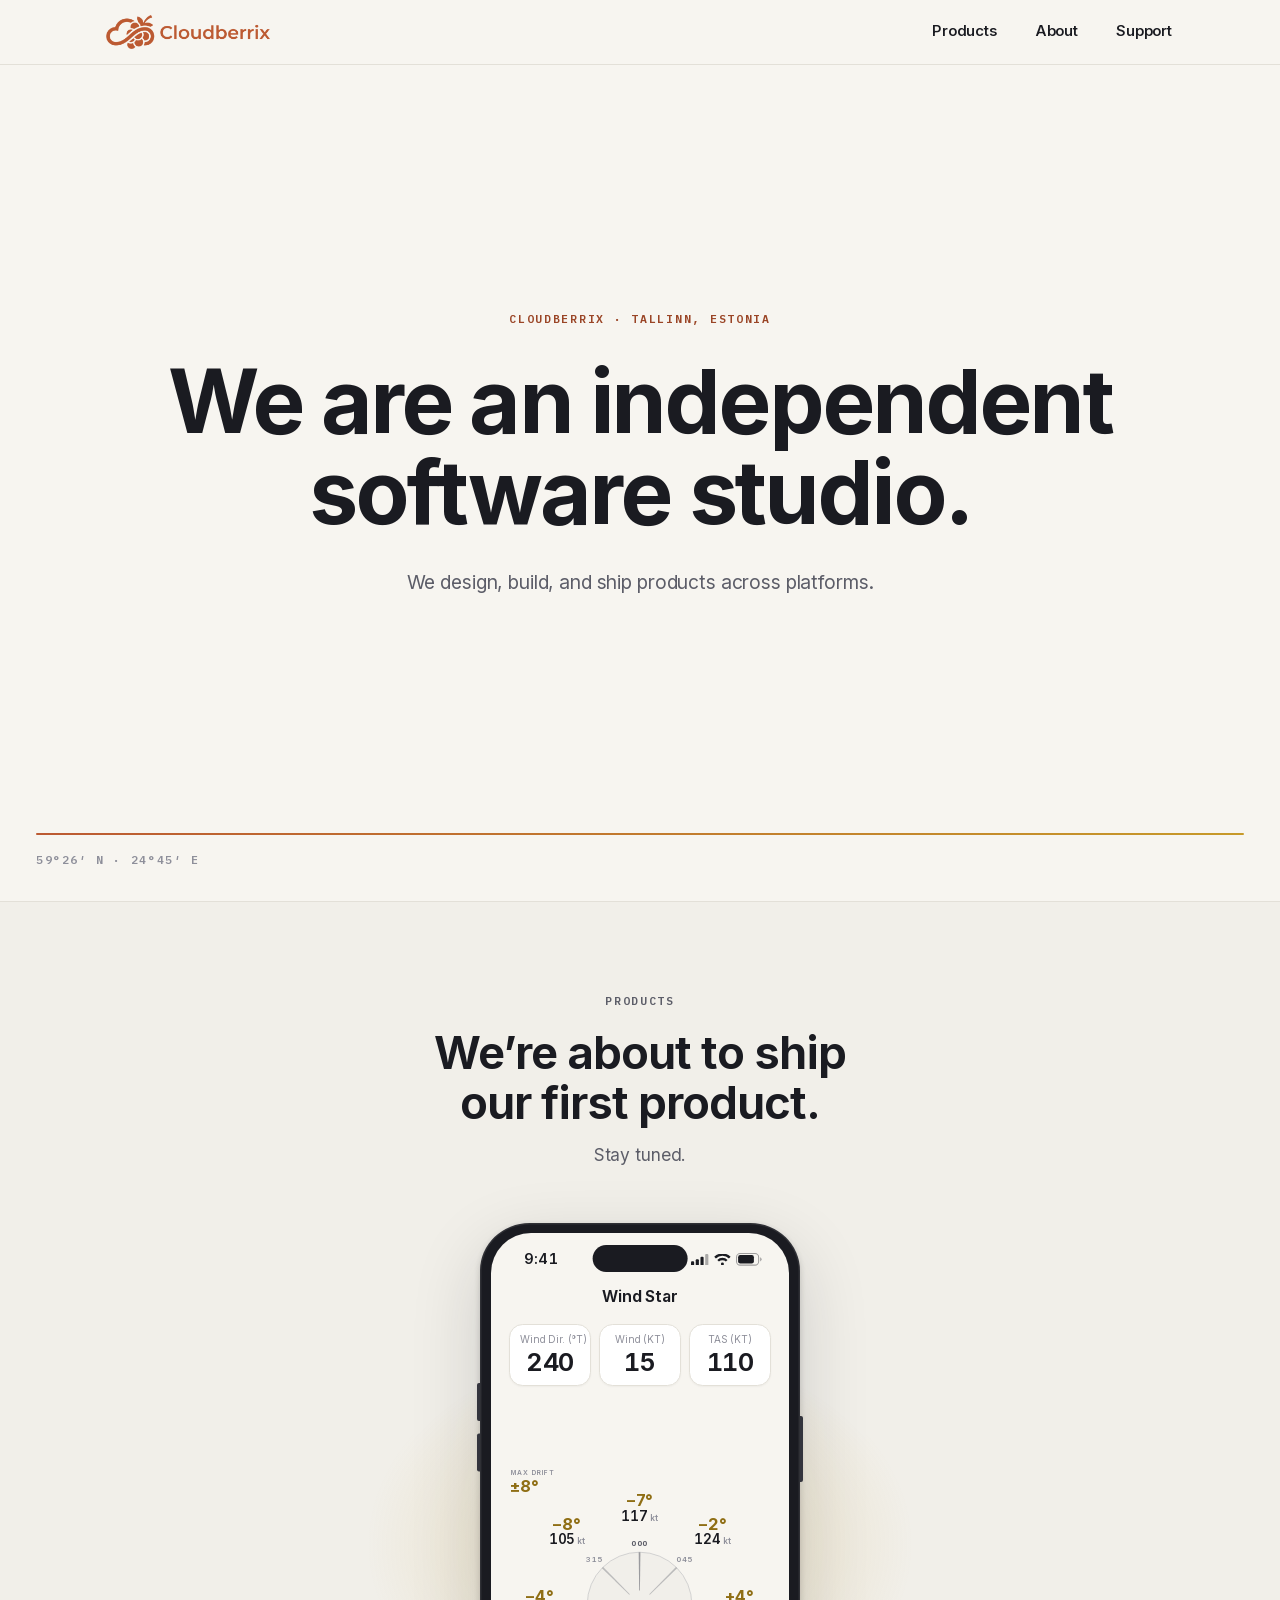
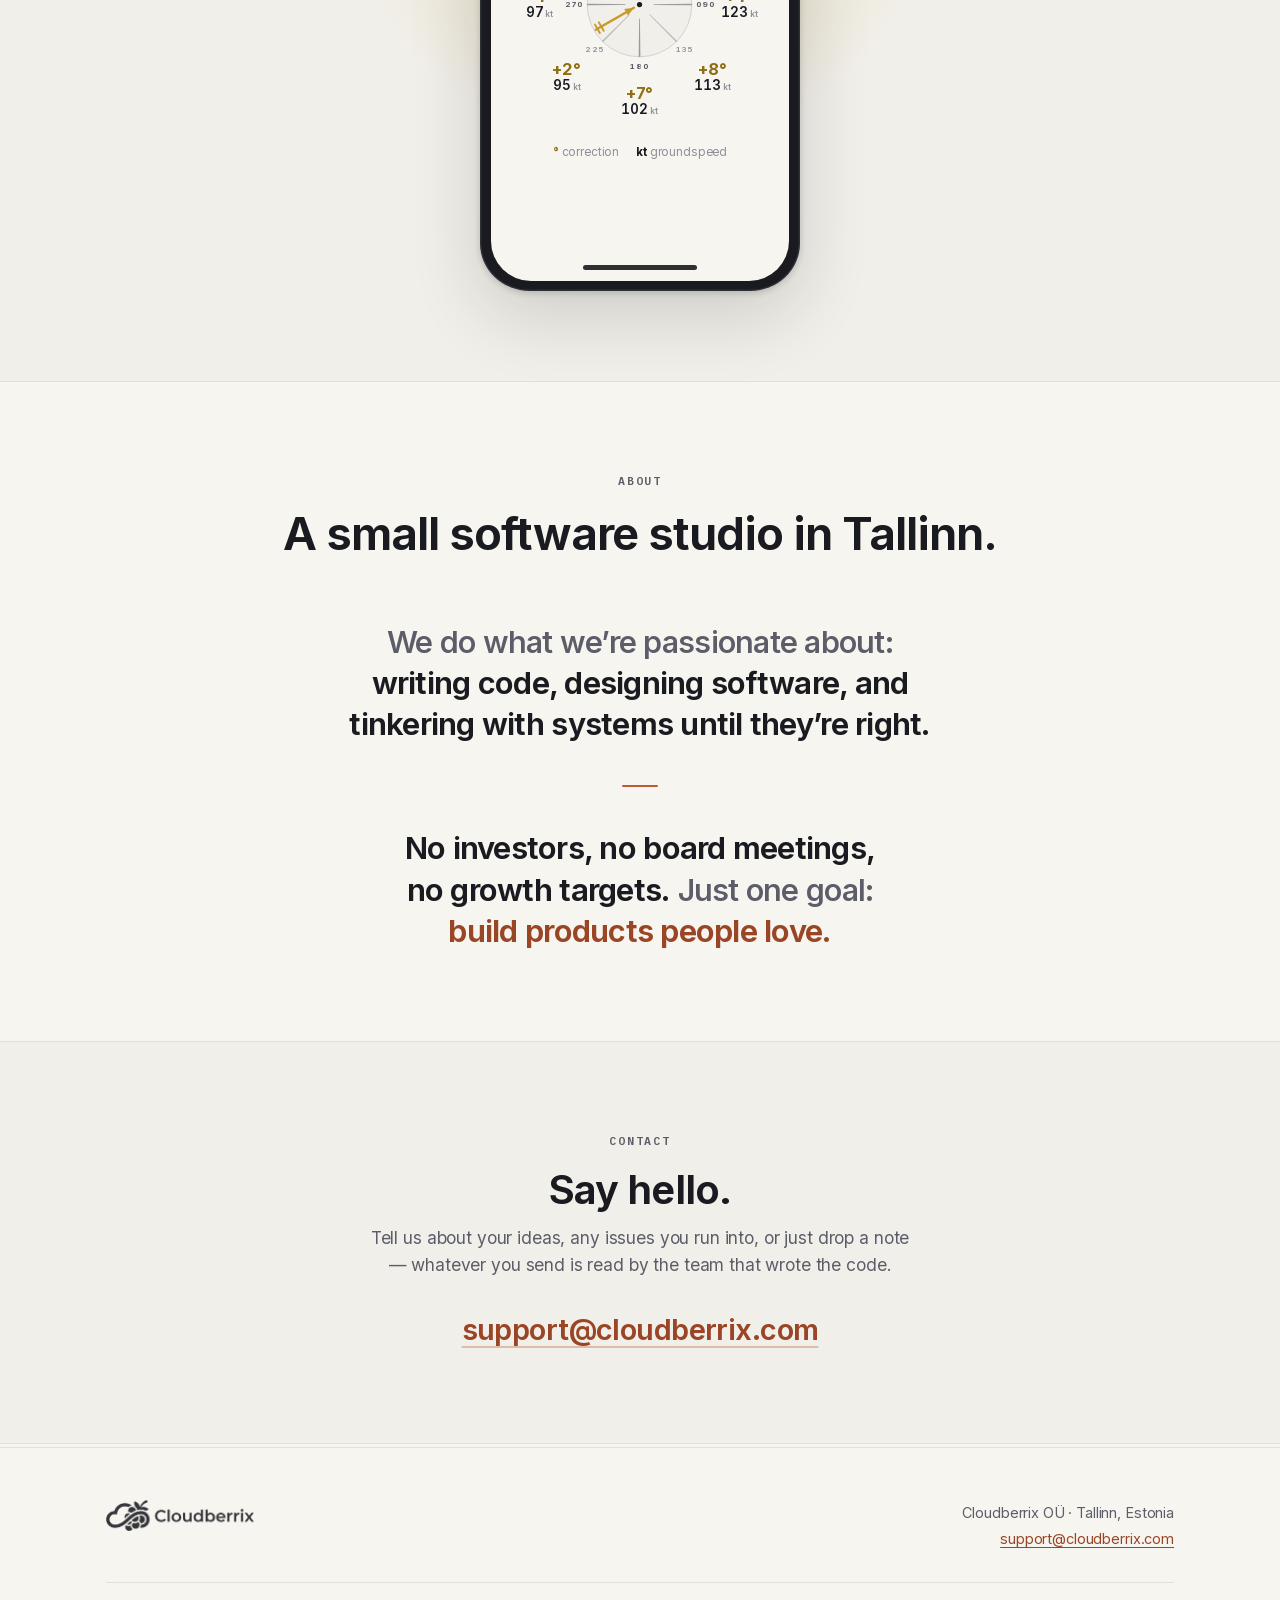
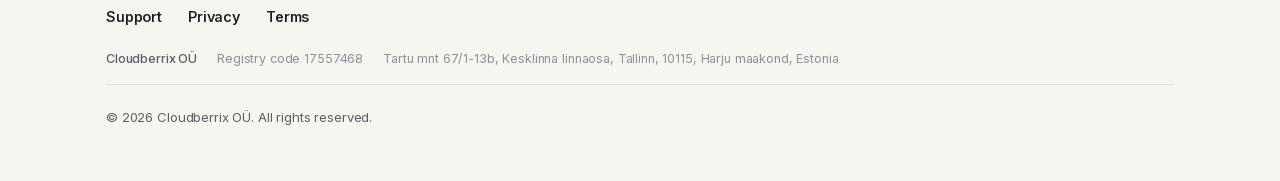
==== index.html @ 15237594 "Give the hero the full first frame and set the creed at display scale - Hero: header + hero now own " ====
<!doctype html>
<html lang="en">
<head>
<meta charset="utf-8">
<meta name="viewport" content="width=device-width, initial-scale=1">
<title>Cloudberrix — an independent software studio in Tallinn</title>
<meta name="description" content="Cloudberrix is an independent software studio in Tallinn, Estonia. We design, build, and ship products across platforms. Our first product ships soon.">
<meta name="color-scheme" content="light">
<meta name="theme-color" content="#F7F5F0">
<link rel="canonical" href="https://cloudberrix.com/">
<meta property="og:title" content="Cloudberrix — an independent software studio in Tallinn">
<meta property="og:description" content="An independent software studio in Tallinn, Estonia. Our first product ships soon.">
<meta property="og:type" content="website">
<meta property="og:url" content="https://cloudberrix.com/">
<meta property="og:image" content="https://cloudberrix.com/assets/og.jpg">
<meta name="twitter:card" content="summary_large_image">
<link rel="icon" type="image/png" sizes="32x32" href="assets/favicon-32.png">
<link rel="icon" type="image/png" sizes="192x192" href="assets/favicon-192.png">
<link rel="apple-touch-icon" href="assets/apple-touch-icon.png">
<link rel="preload" href="assets/fonts/inter-var-latin.woff2" as="font" type="font/woff2" crossorigin>
<link rel="preload" href="assets/fonts/ibmplexmono-600-latin.woff2" as="font" type="font/woff2" crossorigin>
<link rel="stylesheet" href="css/fonts.css">
<link rel="stylesheet" href="css/site.css">
<script>document.documentElement.classList.add('js');</script>
</head>
<body>
<a class="skip-link" href="#main">Skip to content</a>

<header class="site-head" id="top">
  <div class="shell head-row">
    <a class="head-logo" href="#top" aria-label="Cloudberrix — back to top">
      <img src="assets/logo-full.png" alt="Cloudberrix" width="164" height="34">
    </a>
    <nav class="head-nav" aria-label="Site">
      <a href="#apps">Products</a>
      <a href="#about">About</a>
      <a href="support/">Support</a>
    </nav>
  </div>
</header>

<main id="main">

  <!-- ============================================= HERO
       Type only, at full scale: header + hero own the first viewport
       exactly, so the first chapter below never leaks into the opening
       frame. The studio register closes the frame — the copper→amber
       rail, and the coordinates under it. -->
  <section class="hero" aria-labelledby="hero-title">
    <div class="shell hero-stack">
      <p class="eyebrow rise">Cloudberrix · Tallinn, Estonia</p>
      <h1 id="hero-title" class="hero-title rise d1">We are an independent software studio.</h1>
      <p class="hero-lede rise d2">We design, build, and ship products across&nbsp;platforms.</p>
    </div>
    <div class="shell">
      <div class="hero-base rise d3">
        <span class="hero-coord">59°26′ N · 24°45′ E</span>
      </div>
    </div>
  </section>

  <!-- ============================================= FIRST PRODUCT -->
  <section class="chapter chapter-recessed product" id="apps" aria-labelledby="apps-title">
    <div class="shell product-stack">
      <p class="eyebrow reveal">Products</p>
      <h2 id="apps-title" class="reveal">We’re about to ship our first&nbsp;product.</h2>
      <p class="product-lede reveal">Stay tuned.</p>

      <!-- The device is the hint: a mobile app, and a screen from it. -->
      <div class="product-stage reveal" role="img"
           aria-label="An iPhone showing a screen from the app: a wind-star dial with eight tracks, each giving a heading correction in degrees and a groundspeed in knots.">
        <div class="phone">
          <div class="phone-screen" aria-hidden="true">
            <div class="p-status">
              <span class="p-time">9:41</span>
              <span class="p-glyphs">
                <svg width="17" height="11" viewBox="0 0 17 11"><g fill="currentColor"><rect x="0" y="7" width="3" height="4" rx="1"/><rect x="4.5" y="5" width="3" height="6" rx="1"/><rect x="9" y="2.5" width="3" height="8.5" rx="1"/><rect x="13.5" y="0" width="3" height="11" rx="1" opacity=".35"/></g></svg>
                <svg width="16" height="11" viewBox="0 0 16 11"><path fill="currentColor" d="M8 9.1a1.4 1.4 0 1 0 .01 2.81A1.4 1.4 0 0 0 8 9.1Zm-4.9-2.5 1.6 1.6a4.7 4.7 0 0 1 6.6 0l1.6-1.6a7 7 0 0 0-9.8 0ZM.2 3.7l1.6 1.6a8.7 8.7 0 0 1 12.4 0l1.6-1.6a11 11 0 0 0-15.6 0Z" transform="translate(0 -1)"/></svg>
                <svg width="25" height="12" viewBox="0 0 25 12"><rect x=".5" y=".5" width="21" height="11" rx="3.5" fill="none" stroke="currentColor" opacity=".4"/><rect x="2" y="2" width="15" height="8" rx="2" fill="currentColor"/><path d="M23 4v4a2.2 2.2 0 0 0 0-4Z" fill="currentColor" opacity=".4"/></svg>
              </span>
            </div>

            <p class="p-nav">Wind Star</p>

            <div class="p-fields">
              <div class="p-field"><span class="p-field-l">Wind Dir. (°T)</span><span class="p-field-v">240</span></div>
              <div class="p-field"><span class="p-field-l">Wind (KT)</span><span class="p-field-v">15</span></div>
              <div class="p-field"><span class="p-field-l">TAS (KT)</span><span class="p-field-v">110</span></div>
            </div>

            <div class="p-stage">
<svg class="ws-star" viewBox="0 0 350 350" xmlns="http://www.w3.org/2000/svg" aria-hidden="true">
              <circle cx="175" cy="183" r="70.14" fill="var(--ink)" fill-opacity=".025" stroke="var(--ink-faint)" stroke-opacity=".45" stroke-width="1"/>
              <path d="M175.5 164.06L176.15 112.86L173.85 112.86L174.5 164.06Z" fill="var(--ink-soft)" fill-opacity=".58"/>
              <path d="M188.74 169.96L225.41 134.22L223.78 132.59L188.04 169.26Z" fill="var(--ink-soft)" fill-opacity=".36"/>
              <path d="M193.94 183.5L245.14 184.15L245.14 181.85L193.94 182.5Z" fill="var(--ink-soft)" fill-opacity=".58"/>
              <path d="M188.04 196.74L223.78 233.41L225.41 231.78L188.74 196.04Z" fill="var(--ink-soft)" fill-opacity=".36"/>
              <path d="M174.5 201.94L173.85 253.14L176.15 253.14L175.5 201.94Z" fill="var(--ink-soft)" fill-opacity=".58"/>
              <path d="M161.26 196.04L124.59 231.78L126.22 233.41L161.96 196.74Z" fill="var(--ink-soft)" fill-opacity=".36"/>
              <path d="M156.06 182.5L104.86 181.85L104.86 184.15L156.06 183.5Z" fill="var(--ink-soft)" fill-opacity=".58"/>
              <path d="M161.96 169.26L126.22 132.59L124.59 134.22L161.26 169.96Z" fill="var(--ink-soft)" fill-opacity=".36"/>
              <path d="M116.38 216.84L167.41 187.38" stroke="var(--amber)" stroke-width="3.2" stroke-linecap="round" fill="none"/>
              <path d="M167.41 187.38L159.57 197.75L154.51 188.99Z" fill="var(--amber)"/>
              <path d="M115.3 209.96L121.8 221.22" stroke="var(--amber)" stroke-width="2.6" stroke-linecap="round"/>
              <path d="M120.49 206.96L126.99 218.22" stroke="var(--amber)" stroke-width="2.6" stroke-linecap="round"/>
              <circle cx="175" cy="183" r="3.5" fill="var(--ink)"/>
              <text class="ws-desig ws-card" x="175" y="103.96">000</text>
              <text class="ws-desig" x="235.34" y="126.26">045</text>
              <text class="ws-desig ws-card" x="263.14" y="186.6">090</text>
              <text class="ws-desig" x="235.34" y="246.94">135</text>
              <text class="ws-desig ws-card" x="175" y="269.24">180</text>
              <text class="ws-desig" x="114.66" y="246.94">225</text>
              <text class="ws-desig ws-card" x="86.86" y="186.6">270</text>
              <text class="ws-desig" x="114.66" y="126.26">315</text>
              <text class="ws-deg" x="175" y="50.86">−7°</text>
              <text class="ws-kt" x="175" y="70.86">117<tspan class="ws-unit"> kt</tspan></text>
              <text class="ws-deg" x="272.47" y="82.53">−2°</text>
              <text class="ws-kt" x="272.47" y="102.53">124<tspan class="ws-unit"> kt</tspan></text>
              <text class="ws-deg" x="309.14" y="180">+4°</text>
              <text class="ws-kt" x="309.14" y="200">123<tspan class="ws-unit"> kt</tspan></text>
              <text class="ws-deg" x="272.47" y="277.47">+8°</text>
              <text class="ws-kt" x="272.47" y="297.47">113<tspan class="ws-unit"> kt</tspan></text>
              <text class="ws-deg" x="175" y="309.14">+7°</text>
              <text class="ws-kt" x="175" y="329.14">102<tspan class="ws-unit"> kt</tspan></text>
              <text class="ws-deg" x="77.53" y="277.47">+2°</text>
              <text class="ws-kt" x="77.53" y="297.47">95<tspan class="ws-unit"> kt</tspan></text>
              <text class="ws-deg" x="40.86" y="180">−4°</text>
              <text class="ws-kt" x="40.86" y="200">97<tspan class="ws-unit"> kt</tspan></text>
              <text class="ws-deg" x="77.53" y="82.53">−8°</text>
              <text class="ws-kt" x="77.53" y="102.53">105<tspan class="ws-unit"> kt</tspan></text>
              <text class="ws-title" x="3" y="10">MAX DRIFT</text>
              <text class="ws-drift" x="2" y="32">±8°</text>
              </svg>

              <p class="ws-key">
                <span><b class="k-deg">°</b> correction</span>
                <span><b class="k-kt">kt</b> groundspeed</span>
              </p>
            </div>

            <div class="p-home"></div>
          </div>
        </div>
      </div>
    </div>
  </section>

  <!-- ============================================= ABOUT
       The creed alone, at display scale — the statements are the design.
       Soft voice for the setup, ink for the words that carry weight, and
       the section's one copper line to close. -->
  <section class="chapter" id="about" aria-labelledby="about-title">
    <div class="shell">
      <div class="about-head">
        <p class="eyebrow reveal">About</p>
        <h2 id="about-title" class="about-title reveal">A small software studio in&nbsp;Tallinn.</h2>
      </div>
      <div class="creed">
        <p class="reveal">We do what we’re passionate about:
        <span class="creed-ink">writing code, designing software, and tinkering
        with systems until they’re right.</span></p>
        <p class="reveal"><span class="creed-ink">No investors, no board meetings,
        no growth targets.</span> Just one&nbsp;goal:
        <span class="creed-goal">build products people&nbsp;love.</span></p>
      </div>
    </div>
  </section>

  <!-- ============================================= CONTACT -->
  <section class="chapter chapter-recessed" id="contact" aria-labelledby="contact-title">
    <div class="shell contact-stack">
      <p class="eyebrow reveal">Contact</p>
      <h2 id="contact-title" class="contact-title reveal">Say hello.</h2>
      <p class="contact-lede reveal">Tell us about your ideas, any issues you run into, or just
      drop a note — whatever you send is read by the team that wrote the&nbsp;code.</p>
      <a class="contact-mail reveal" href="mailto:support@cloudberrix.com">support@cloudberrix.com</a>
    </div>
  </section>

</main>

<!-- ============================================= FOOTER -->
<footer class="site-foot">
  <div class="shell">
    <div class="foot-row">
      <img class="foot-logo" src="assets/logo-full-ink.png" alt="Cloudberrix" width="148" height="31">
      <address class="foot-contact">
        Cloudberrix OÜ · Tallinn, Estonia<br>
        <a href="mailto:support@cloudberrix.com">support@cloudberrix.com</a>
      </address>
    </div>
    <div class="foot-links">
      <a href="support/">Support</a>
      <a href="privacy/">Privacy</a>
      <a href="terms/">Terms</a>
    </div>
    <p class="imprint">
      <span><b>Cloudberrix OÜ</b></span>
      <span>Registry code 17557468</span>
      <span class="imprint-addr">Tartu mnt 67/1-13b, Kesklinna linnaosa, Tallinn, 10115, Harju maakond, Estonia</span>
    </p>
    <div class="foot-legal">
      <p>© <span id="year">2026</span> Cloudberrix OÜ. All rights reserved.</p>
    </div>
  </div>
</footer>

<script src="js/site.js" defer></script>
</body>
</html>
---- css/fonts.css ----
/* Self-hosted: Inter variable (display + body) + IBM Plex Mono (utility). */
@font-face {
  font-family: 'Inter';
  font-style: normal;
  font-weight: 100 900;
  font-display: swap;
  src: url('../assets/fonts/inter-var-latin.woff2') format('woff2');
  unicode-range: U+0000-00FF, U+0131, U+0152-0153, U+02BB-02BC, U+02C6, U+02DA, U+02DC, U+0304, U+0308, U+0329, U+2000-206F, U+20AC, U+2122, U+2191, U+2193, U+2212, U+2215, U+FEFF, U+FFFD;
}
@font-face {
  font-family: 'IBM Plex Mono';
  font-style: normal;
  font-weight: 400;
  font-display: swap;
  src: url('../assets/fonts/ibmplexmono-400-cyrillic.woff2') format('woff2');
  unicode-range: U+0301, U+0400-045F, U+0490-0491, U+04B0-04B1, U+2116;
}
@font-face {
  font-family: 'IBM Plex Mono';
  font-style: normal;
  font-weight: 400;
  font-display: swap;
  src: url('../assets/fonts/ibmplexmono-400-latin.woff2') format('woff2');
  unicode-range: U+0000-00FF, U+0131, U+0152-0153, U+02BB-02BC, U+02C6, U+02DA, U+02DC, U+0304, U+0308, U+0329, U+2000-206F, U+20AC, U+2122, U+2191, U+2193, U+2212, U+2215, U+FEFF, U+FFFD;
}
@font-face {
  font-family: 'IBM Plex Mono';
  font-style: normal;
  font-weight: 500;
  font-display: swap;
  src: url('../assets/fonts/ibmplexmono-500-cyrillic.woff2') format('woff2');
  unicode-range: U+0301, U+0400-045F, U+0490-0491, U+04B0-04B1, U+2116;
}
@font-face {
  font-family: 'IBM Plex Mono';
  font-style: normal;
  font-weight: 500;
  font-display: swap;
  src: url('../assets/fonts/ibmplexmono-500-latin.woff2') format('woff2');
  unicode-range: U+0000-00FF, U+0131, U+0152-0153, U+02BB-02BC, U+02C6, U+02DA, U+02DC, U+0304, U+0308, U+0329, U+2000-206F, U+20AC, U+2122, U+2191, U+2193, U+2212, U+2215, U+FEFF, U+FFFD;
}
@font-face {
  font-family: 'IBM Plex Mono';
  font-style: normal;
  font-weight: 600;
  font-display: swap;
  src: url('../assets/fonts/ibmplexmono-600-cyrillic.woff2') format('woff2');
  unicode-range: U+0301, U+0400-045F, U+0490-0491, U+04B0-04B1, U+2116;
}
@font-face {
  font-family: 'IBM Plex Mono';
  font-style: normal;
  font-weight: 600;
  font-display: swap;
  src: url('../assets/fonts/ibmplexmono-600-latin.woff2') format('woff2');
  unicode-range: U+0000-00FF, U+0131, U+0152-0153, U+02BB-02BC, U+02C6, U+02DA, U+02DC, U+0304, U+0308, U+0329, U+2000-206F, U+20AC, U+2122, U+2191, U+2193, U+2212, U+2215, U+FEFF, U+FFFD;
}
---- css/site.css ----
/* ============================================================
   Cloudberrix — "Ante Daylight" web
   Warm paper, ink, two accents: studio copper & first-release amber.
   Light-only by doctrine (our products are daylight-first).
   Hero is a monument that owns the whole first frame: header + hero
   = one viewport, type at full scale, closed by the studio register
   (coordinates · copper→amber rail · entry Nº 001).
   ============================================================ */

:root {
  color-scheme: light;

  /* ground + surfaces */
  --bone: #F7F5F0;
  --recessed: #F1EFE9;
  --sheet: #FFFFFF;
  --sheet-hi: #FBFAF7;
  --hairline: #E3E0D8;

  /* ink */
  --ink: #1A1B21;
  --ink-soft: #5C5D68;
  --ink-faint: #8E8F9A;

  /* company: copper · first release: amber (cloudberries ripen copper → gold) */
  --copper: #BC5A32;
  --copper-deep: #9A4526;
  --copper-wash: rgba(188, 90, 50, 0.065);
  --amber: #C79A2A;
  --amber-deep: #8F6E14;
  --amber-wash: rgba(199, 154, 42, 0.09);

  /* type — SF-style: Inter everywhere, SF Pro itself on Apple devices */
  --font-display: 'Inter', -apple-system, BlinkMacSystemFont, 'SF Pro Display', 'Segoe UI', sans-serif;
  --font-body: 'Inter', -apple-system, BlinkMacSystemFont, 'SF Pro Text', 'Segoe UI', Roboto, 'Helvetica Neue', Arial, sans-serif;
  --font-mono: 'IBM Plex Mono', ui-monospace, 'SF Mono', SFMono-Regular, Menlo, monospace;

  /* shape + elevation (mirrors our apps: 16 / 14 / 13 / pill) */
  --r-card: 16px;
  --r-control: 14px;
  --r-row: 13px;
  --lift: 0 1px 2px rgba(26, 27, 33, 0.05), 0 8px 28px rgba(26, 27, 33, 0.04);
  --lift-hover: 0 2px 4px rgba(26, 27, 33, 0.06), 0 14px 40px rgba(26, 27, 33, 0.07);

  --shell: 1140px;
  --ease-out: cubic-bezier(0.2, 0.7, 0.2, 1);
}

/* ------------------------------------------------ base */
*, *::before, *::after { box-sizing: border-box; }

html { scroll-behavior: smooth; }

body {
  margin: 0;
  background: var(--bone);
  color: var(--ink);
  font-family: var(--font-body);
  font-size: 17px;
  letter-spacing: -0.008em;
  line-height: 1.6;
  -webkit-font-smoothing: antialiased;
  text-rendering: optimizeLegibility;
}

img, svg, video { display: block; max-width: 100%; height: auto; }

a { color: var(--copper-deep); text-decoration-thickness: 1px; text-underline-offset: 3px; }

strong { font-weight: 600; }

:focus-visible {
  outline: 2px solid var(--copper);
  outline-offset: 3px;
  border-radius: 4px;
}

.shell {
  max-width: var(--shell);
  margin-inline: auto;
  padding-inline: clamp(20px, 4vw, 36px);
}

.skip-link {
  position: absolute;
  left: 16px;
  top: -48px;
  z-index: 100;
  background: var(--ink);
  color: #fff;
  padding: 10px 16px;
  border-radius: 999px;
  font-size: 14px;
  text-decoration: none;
  transition: top 0.2s var(--ease-out);
}
.skip-link:focus-visible { top: 12px; }

/* ------------------------------------------------ type voices */
h1, h2, h3 {
  font-family: var(--font-display);
  font-weight: 650;
  line-height: 1.08;
  letter-spacing: -0.022em;
  margin: 0;
  text-wrap: balance;
}

.eyebrow {
  font-family: var(--font-mono);
  font-weight: 600;
  font-size: 11.5px;
  letter-spacing: 0.15em;
  text-transform: uppercase;
  color: var(--ink-soft);
  margin: 0 0 18px;
}

/* ------------------------------------------------ header */
.site-head {
  position: sticky;
  top: 0;
  z-index: 50;
  background: color-mix(in srgb, var(--bone) 86%, transparent);
  -webkit-backdrop-filter: saturate(1.4) blur(14px);
  backdrop-filter: saturate(1.4) blur(14px);
  border-bottom: 1px solid var(--hairline);
  transition: box-shadow 0.3s var(--ease-out);
}
.site-head.is-scrolled { box-shadow: 0 6px 24px rgba(26, 27, 33, 0.05); }

.head-row {
  display: flex;
  align-items: center;
  justify-content: space-between;
  height: 64px;
}
.head-logo { display: inline-flex; align-items: center; }
.head-logo img { width: 164px; height: auto; }

.head-nav { display: flex; gap: clamp(18px, 3vw, 34px); }
.head-nav a {
  font-family: var(--font-display);
  font-weight: 560;
  font-size: 15px;
  letter-spacing: -0.01em;
  white-space: nowrap;
  color: var(--ink);
  text-decoration: none;
  padding: 6px 2px;
  border-bottom: 2px solid transparent;
  transition: color 0.2s, border-color 0.2s;
}
.head-nav a:hover { color: var(--copper-deep); border-bottom-color: var(--copper); }

/* ------------------------------------------------ hero — the statement */
/* Type only, and it owns the whole first frame: header (64px) + hero
   = 100svh, so nothing of the next chapter shows before a scroll. The
   statement centres in the field; the studio register closes it. */
.hero {
  display: flex;
  flex-direction: column;
  min-height: calc(100vh - 64px);   /* fallback for pre-svh engines */
  min-height: calc(100svh - 64px);
}

/* The monument stands on a wider stage than the reading column.
   (width:100% because .shell's auto margins beat flex `stretch`
   and would collapse it to content width.) */
.hero .shell { width: 100%; max-width: 1280px; }

.hero-stack {
  flex: 1;
  display: flex;
  flex-direction: column;
  justify-content: center;
  text-align: center;
  padding-block: clamp(44px, 6vh, 90px) clamp(36px, 5vh, 72px);
}
.hero-stack .eyebrow {
  color: var(--copper-deep);
  font-size: clamp(11.5px, 0.85vw, 13.5px);
  margin-bottom: clamp(20px, 3vh, 32px);
}

/* sized to fill the stage at every width — a monument, not a laptop layout */
.hero-title {
  font-size: clamp(2.6rem, 6.9vw, 6.9rem);
  font-weight: 690;
  letter-spacing: -0.032em;
  line-height: 1.03;
  margin: 0;
}

/* one plain sentence under the monument — quiet, and deliberately not a slogan */
.hero-lede {
  font-size: clamp(1.05rem, 1.5vw, 1.42rem);
  line-height: 1.5;
  color: var(--ink-soft);
  max-width: 32em;
  margin: clamp(20px, 3.4vh, 38px) auto 0;
  text-wrap: balance;
}

/* ---------- the register that closes the first frame.
   The rail runs studio copper into first-release amber — the same line
   the old progress rail drew, retired into a baseline. It also does
   the peeking chapter's old job: it says there is more below. */
.hero-base {
  position: relative;
  display: flex;
  align-items: baseline;
  padding-top: 18px;
  margin-bottom: clamp(22px, 3.5vh, 36px);
}
.hero-base::before {
  content: '';
  position: absolute;
  top: 0;
  left: 0;
  right: 0;
  height: 2px;
  border-radius: 999px;
  background: linear-gradient(90deg, var(--copper) 0%, var(--amber) 100%);
}
.hero-coord {
  font-family: var(--font-mono);
  font-weight: 600;
  font-size: 11.5px;
  letter-spacing: 0.14em;
  text-transform: uppercase;
  white-space: nowrap;
  color: var(--ink-faint);
}

/* ---------- first product: the device, presented rather than cropped */
.product-stack { text-align: center; }
.product-stack h2 {
  font-size: clamp(1.95rem, 3.6vw, 2.85rem);
  max-width: 15em;
  margin: 0 auto 14px;
}
.product-lede {
  font-size: clamp(1rem, 1.35vw, 1.18rem);
  color: var(--ink-soft);
  margin: 0;
}

/* The device sits in a warm pool of its own light — copper at the core,
   amber at the edge, the one place on the page both accents meet. */
.product-stage {
  position: relative;
  display: flex;
  justify-content: center;
  margin-top: clamp(44px, 6vh, 72px);
}
.product-stage::before {
  content: '';
  position: absolute;
  z-index: 0;
  left: 50%;
  top: 6%;
  width: min(760px, 118%);
  aspect-ratio: 1.35;
  transform: translateX(-50%);
  background:
    radial-gradient(closest-side,
      rgba(188, 90, 50, 0.13) 0%,
      rgba(199, 154, 42, 0.10) 42%,
      rgba(199, 154, 42, 0) 72%);
  pointer-events: none;
}
.product-stage .phone {
  position: relative;
  z-index: 1;
  --phone-w: min(86vw, clamp(300px, 25vw, 372px));
}

/* ---------- the hand-built teaser device */
/* True iPhone proportions: 9:19.5 screen, even bezels, side buttons.
   Every interior metric scales with the frame: --p is one "design pixel"
   (the 304px-wide reference frame = 1.0), so the screen reads identically
   whether the phone renders at 288px on a handset or 520px as the desktop
   monument — no fixed-px content rattling inside a larger frame. */
.phone {
  --phone-w: min(304px, 78vw);
  --p: calc(var(--phone-w) / 304);
  position: relative;
  width: var(--phone-w);
  background: var(--ink);
  border-radius: 15.5%  / 7.15%;
  padding: calc(var(--p) * 10);
  box-shadow:
    0 2px 6px rgba(26, 27, 33, 0.18),
    0 24px 70px rgba(26, 27, 33, 0.16),
    inset 0 0 0 1.5px rgba(255, 255, 255, 0.09);
}
/* power (right) */
.phone::before {
  content: '';
  position: absolute;
  right: calc(var(--p) * -2.5);
  top: 29%;
  width: calc(var(--p) * 2.5);
  height: calc(var(--p) * 62);
  background: #33343d;
  border-radius: 0 2px 2px 0;
}
/* volume rocker (left) — second bar via box-shadow */
.phone::after {
  content: '';
  position: absolute;
  left: calc(var(--p) * -2.5);
  top: 24%;
  width: calc(var(--p) * 2.5);
  height: calc(var(--p) * 36);
  background: #33343d;
  border-radius: 2px 0 0 2px;
  box-shadow: 0 calc(var(--p) * 48) 0 #33343d;
}

.phone-screen {
  position: relative;
  display: flex;
  flex-direction: column;
  aspect-ratio: 9 / 19.5;
  background: var(--bone);
  border-radius: calc(var(--p) * 38);
  padding: calc(var(--p) * 12) calc(var(--p) * 18) calc(var(--p) * 10);
  overflow: hidden;
}
/* dynamic island */
.phone-screen::before {
  content: '';
  position: absolute;
  top: calc(var(--p) * 11);
  left: 50%;
  transform: translateX(-50%);
  width: calc(var(--p) * 90);
  height: calc(var(--p) * 26);
  background: var(--ink);
  border-radius: 999px;
}

.p-status {
  display: flex;
  justify-content: space-between;
  align-items: center;
  height: calc(var(--p) * 26);
  padding: 0 calc(var(--p) * 8) 0 calc(var(--p) * 14);
  color: var(--ink);
}
.p-time {
  font-family: var(--font-body);
  font-variant-numeric: tabular-nums;
  font-weight: 600;
  font-size: calc(var(--p) * 14);
  letter-spacing: 0.01em;
}
.p-glyphs { display: inline-flex; align-items: center; gap: calc(var(--p) * 5); }
.p-glyphs svg:nth-child(1) { width: calc(var(--p) * 17); }
.p-glyphs svg:nth-child(2) { width: calc(var(--p) * 16); }
.p-glyphs svg:nth-child(3) { width: calc(var(--p) * 25); }

/* inline navigation title, the way iOS sets one */
.p-nav {
  margin: calc(var(--p) * 10) 0 0;
  text-align: center;
  font-family: var(--font-display);
  font-weight: 640;
  font-size: calc(var(--p) * 15);
  letter-spacing: -0.01em;
  color: var(--ink);
}

/* the three entries the screen is driven by, set as the app sets them:
   a quiet label over a figure large enough to check at arm's length */
.p-fields {
  display: grid;
  grid-template-columns: repeat(3, minmax(0, 1fr));
  gap: calc(var(--p) * 8);
  margin-top: calc(var(--p) * 14);
}
.p-field {
  background: var(--sheet);
  border: 1px solid var(--hairline);
  border-radius: calc(var(--p) * 13);
  padding: calc(var(--p) * 8) calc(var(--p) * 9) calc(var(--p) * 9);
  box-shadow: 0 1px 2px rgba(26, 27, 33, 0.04);
}
.p-field-l {
  display: block;
  font-size: calc(var(--p) * 9.5);
  line-height: 1.25;
  color: var(--ink-faint);
  white-space: nowrap;
}
.p-field-v {
  display: block;
  margin-top: calc(var(--p) * 3);
  font-family: var(--font-display);
  font-variant-numeric: tabular-nums;
  font-weight: 640;
  font-size: calc(var(--p) * 24);
  line-height: 1.05;
  letter-spacing: -0.02em;
  color: var(--ink);
}

.p-stage {
  flex: 1;
  display: flex;
  flex-direction: column;
  align-items: center;
  justify-content: center;
  padding-bottom: calc(var(--p) * 10);
}

/* ---------- the wind star, drawn as the instrument it stands in for.
   Type inside the SVG is set in viewBox units, so the whole dial scales
   with the frame — no separate mobile sizing. */
.ws-star { width: 100%; height: auto; }
.ws-star text {
  font-family: var(--font-display);
  font-variant-numeric: tabular-nums;
  text-anchor: middle;
}
/* the track scale: graduations, so they belong to the dial not the answers */
.ws-desig {
  font-size: 10.5px;
  font-weight: 600;
  letter-spacing: 1.1px;
  fill: var(--ink-faint);
}
.ws-card { font-weight: 700; fill: var(--ink-soft); }

/* two families of number, each coded twice over: a degree is gold and
   wears a °, a knot is ink and wears a small kt */
.ws-deg { font-size: 22px; font-weight: 700; fill: var(--amber-deep); }
.ws-kt  { font-size: 18px; font-weight: 600; fill: var(--ink); }
.ws-unit { font-size: 11px; font-weight: 600; fill: var(--ink-faint); }

/* the corner title. Anchored start, and specific enough to beat
   `.ws-star text` — otherwise it centres on x=3 and falls off the canvas. */
.ws-star .ws-title {
  font-size: 9px;
  font-weight: 600;
  letter-spacing: 1.3px;
  fill: var(--ink-faint);
  text-anchor: start;
}
.ws-star .ws-drift {
  font-size: 22px;
  font-weight: 700;
  fill: var(--amber-deep);
  text-anchor: start;
}

/* the units key, printed beneath the way it is on the kneeboard */
.ws-key {
  display: flex;
  justify-content: center;
  gap: calc(var(--p) * 16);
  margin: calc(var(--p) * 14) 0 0;
  font-size: calc(var(--p) * 11);
  color: var(--ink-faint);
}
.ws-key b { font-weight: 700; }
.ws-key .k-deg { color: var(--amber-deep); }
.ws-key .k-kt { color: var(--ink); }

.p-home {
  align-self: center;
  width: calc(var(--p) * 108);
  height: calc(var(--p) * 5);
  border-radius: 999px;
  background: var(--ink);
  opacity: 0.9;
  margin-top: calc(var(--p) * 10);
}

/* ------------------------------------------------ chapters */
.chapter {
  padding-block: clamp(72px, 10vh, 128px);
  border-top: 1px solid var(--hairline);
  scroll-margin-top: 64px;   /* anchor jumps land below the sticky header */
}
.chapter-recessed { background: var(--recessed); }

/* ---------- about — the creed alone, at display scale */
.about-head { text-align: center; }
.about-title {
  font-size: clamp(1.95rem, 3.6vw, 2.85rem);
  max-width: 16em;
  margin-inline: auto;
}

/* Two sentences are the whole section, so they are set the way the site
   means them: display voice, centred. The grey carries the setup, ink
   carries the words with weight, and the last three words are the one
   copper moment — the studio's accent closing its own creed. */
.creed {
  margin-top: clamp(44px, 7vh, 76px);
  text-align: center;
}
.creed p {
  /* measure in the statement's own em, so it scales with the type */
  max-width: 21em;
  margin: 0 auto;
  font-family: var(--font-display);
  font-size: clamp(1.42rem, 2.4vw, 2.1rem);
  font-weight: 560;
  letter-spacing: -0.024em;
  line-height: 1.34;
  color: var(--ink-soft);
  text-wrap: balance;
}
.creed .creed-ink { color: var(--ink); font-weight: 640; }
.creed .creed-goal { color: var(--copper-deep); font-weight: 640; }

/* the old creed rule, distilled: one copper breath between the statements */
.creed p + p::before {
  content: '';
  display: block;
  width: 36px;
  height: 2px;
  border-radius: 999px;
  background: var(--copper);
  margin: clamp(28px, 4.5vh, 44px) auto;
}

/* ---------- contact */
.contact-stack { text-align: center; }
.contact-title {
  font-size: clamp(1.8rem, 3.2vw, 2.5rem);
  margin-bottom: 14px;
}
.contact-lede {
  font-size: clamp(1rem, 1.35vw, 1.18rem);
  line-height: 1.55;
  color: var(--ink-soft);
  max-width: 32em;
  margin: 0 auto 28px;
  text-wrap: balance;
}
.contact-mail {
  display: inline-block;
  font-family: var(--font-display);
  font-weight: 620;
  font-size: clamp(1.3rem, 2.6vw, 1.8rem);
  letter-spacing: -0.02em;
  color: var(--copper-deep);
  text-decoration-thickness: 2px;
  text-underline-offset: 6px;
  text-decoration-color: color-mix(in srgb, var(--copper) 35%, transparent);
  transition: text-decoration-color 0.2s var(--ease-out);
}
.contact-mail:hover { text-decoration-color: var(--copper); }

/* ------------------------------------------------ inner pages (legal, support) */
/* A recessed masthead gives every inner page the same opening beat the home
   page uses for its chapters, and separates the title from the reading. */
.page-head {
  background: var(--recessed);
  border-bottom: 1px solid var(--hairline);
  padding-block: clamp(52px, 8vh, 92px) clamp(46px, 7vh, 80px);
}
.page-head h1 {
  font-size: clamp(2.15rem, 4.6vw, 3.2rem);
  letter-spacing: -0.028em;
  margin-bottom: 20px;
  max-width: 15em;
}
.page-lede {
  font-size: clamp(1.04rem, 1.45vw, 1.2rem);
  line-height: 1.62;
  color: var(--ink-soft);
  max-width: 34em;
  margin: 0 0 26px;
}
.page-stamp {
  font-family: var(--font-mono);
  font-weight: 500;
  font-size: 11px;
  letter-spacing: 0.13em;
  text-transform: uppercase;
  color: var(--ink-faint);
  margin: 0;
}

.legal { padding-block: clamp(48px, 7vh, 78px) clamp(64px, 9vh, 104px); }
.legal-body { max-width: 38em; counter-reset: clause; }

/* Clauses number themselves, so the headings stay plain language and the
   numbering can never drift out of step with the document. */
.legal-body h2 {
  counter-increment: clause;
  font-size: clamp(1.28rem, 2.1vw, 1.55rem);
  letter-spacing: -0.018em;
  margin: 52px 0 14px;
}
.legal-body h2::before {
  content: counter(clause, decimal-leading-zero);
  display: block;
  font-family: var(--font-mono);
  font-weight: 600;
  font-size: 11px;
  letter-spacing: 0.16em;
  color: var(--copper);
  margin-bottom: 10px;
}
/* headings outside the numbered run (support page) opt out */
.legal-body h2.unnumbered { counter-increment: none; }
.legal-body h2.unnumbered::before { content: none; }

.legal-body h3 {
  font-family: var(--font-display);
  font-weight: 620;
  font-size: 1.02rem;
  letter-spacing: -0.012em;
  margin: 26px 0 8px;
}
.legal-body p { color: var(--ink-soft); margin: 0 0 15px; }
.legal-body ul { color: var(--ink-soft); margin: 0 0 15px; padding-left: 1.15em; }
.legal-body li { margin-bottom: 9px; }
.legal-body li::marker { color: var(--copper); }
.legal-body strong { color: var(--ink); font-weight: 600; }

/* company particulars, set as a table rather than a list of stray lines */
.legal-body dl {
  margin: 0 0 15px;
  border-top: 1px solid var(--hairline);
}
.legal-body dt {
  font-family: var(--font-mono);
  font-weight: 600;
  font-size: 11px;
  letter-spacing: 0.12em;
  text-transform: uppercase;
  color: var(--ink-faint);
  padding-top: 14px;
}
.legal-body dd {
  margin: 4px 0 0;
  padding-bottom: 14px;
  border-bottom: 1px solid var(--hairline);
  color: var(--ink-soft);
}

/* the standout summary card at the top of a legal page */
.key-card {
  background: var(--sheet);
  border: 1px solid var(--hairline);
  border-radius: var(--r-card);
  box-shadow: var(--lift);
  padding: clamp(24px, 3.2vw, 34px);
  overflow: hidden;
}
/* the copper→amber mark the home page's chapters carry */
.key-card::before {
  content: '';
  display: block;
  width: 44px;
  height: 3px;
  border-radius: 999px;
  margin-bottom: 18px;
  background: linear-gradient(90deg, var(--copper) 0%, var(--amber) 100%);
}
.key-card .key-line {
  font-family: var(--font-mono);
  font-weight: 600;
  font-size: 11px;
  letter-spacing: 0.14em;
  text-transform: uppercase;
  color: var(--ink-faint);
  margin: 0 0 14px;
}
.key-card ul { margin: 0; padding-left: 1.15em; color: var(--ink); }
.key-card li { margin-bottom: 10px; }
.key-card li:last-child { margin-bottom: 0; }
.key-card li::marker { color: var(--copper); }

/* callout for the safety / verify-your-results clause.
   Copper, not amber — amber stays reserved for first-release accents. */
.note-card {
  background: var(--copper-wash);
  border: 1px solid color-mix(in srgb, var(--copper) 32%, var(--hairline));
  border-radius: var(--r-control);
  padding: 20px 22px;
  margin: 0 0 15px;
}
.note-card p { margin: 0; color: var(--ink); }

/* ---------- support */
/* the home page's contact-mail link doubles as the page's one action */
.legal-body .contact-mail { margin-bottom: 26px; }

/* ------------------------------------------------ footer */
.site-foot {
  border-top: 1px solid var(--hairline);
  box-shadow: inset 0 3px 0 var(--bone), inset 0 4px 0 var(--hairline);
  padding: 56px 0 48px;
}
.foot-row {
  display: flex;
  align-items: flex-start;
  justify-content: space-between;
  gap: 28px;
  flex-wrap: wrap;
  margin-bottom: 30px;
}
.foot-logo { width: 148px; opacity: 0.88; }
.foot-contact {
  font-style: normal;
  font-size: 14.5px;
  color: var(--ink-soft);
  text-align: right;
  line-height: 1.8;
}

.foot-links {
  display: flex;
  flex-wrap: wrap;
  gap: 10px 26px;
  border-top: 1px solid var(--hairline);
  padding-top: 22px;
  margin-bottom: 20px;
}
.foot-links a {
  font-family: var(--font-display);
  font-weight: 560;
  font-size: 14.5px;
  letter-spacing: -0.01em;
  color: var(--ink);
  text-decoration: none;
}
.foot-links a:hover { color: var(--copper-deep); text-decoration: underline; text-underline-offset: 4px; }

/* company particulars — required of an Estonian company, and what a
   verifier (Apple, D&B, a customer) checks the site against. */
.imprint {
  display: flex;
  flex-wrap: wrap;
  gap: 2px 20px;
  margin: 0 0 14px;
  font-size: 12.5px;
  line-height: 1.7;
  color: var(--ink-faint);
}
.imprint > span { white-space: nowrap; }
.imprint .imprint-addr { white-space: normal; }
.imprint b { font-weight: 500; color: var(--ink-soft); }

.foot-legal { border-top: 1px solid var(--hairline); padding-top: 22px; }
.foot-legal p {
  margin: 0 0 6px;
  font-size: 13px;
  color: var(--ink-soft);
  max-width: 72ch;
}

/* ------------------------------------------------ motion */
/* page-load rise (hero only) */
.js .rise {
  opacity: 0;
  transform: translateY(16px);
  animation: rise 0.75s var(--ease-out) forwards;
}
.js .rise.d1 { animation-delay: 0.08s; }
.js .rise.d2 { animation-delay: 0.16s; }
.js .rise.d3 { animation-delay: 0.24s; }
@keyframes rise { to { opacity: 1; transform: none; } }

/* scroll reveals */
.js .reveal {
  opacity: 0;
  transform: translateY(14px);
  transition: opacity 0.7s var(--ease-out), transform 0.7s var(--ease-out);
  transition-delay: var(--d, 0s);
}
.js .reveal.revealed { opacity: 1; transform: none; }

/* ------------------------------------------------ reduced motion */
@media (prefers-reduced-motion: reduce) {
  html { scroll-behavior: auto; }
  .js .rise, .js .reveal { opacity: 1; transform: none; animation: none; transition: none; }
}

/* ------------------------------------------------ responsive */

@media (max-width: 640px) {
  body { font-size: 16px; }
  .head-row { gap: 10px; }
  .head-logo img { width: 102px; }
  .head-nav { gap: 12px; }
  .head-nav a { font-size: 13px; }
  .eyebrow { font-size: 10.5px; letter-spacing: 0.12em; }
  /* the monument keeps the full first frame on handsets; the sentence
     breaks into a stack of short lines so each one can be set huge */
  .hero-stack { padding-block: 36px 28px; }
  .hero-title { font-size: clamp(2.9rem, 14.8vw, 3.6rem); line-height: 1.05; letter-spacing: -0.03em; }
  .hero-lede { font-size: 1.08rem; max-width: 21em; margin-top: 18px; }
  .hero-base { padding-top: 15px; margin-bottom: 22px; }
  .hero-coord { font-size: 10px; letter-spacing: 0.11em; }
  .product-stage .phone { --phone-w: min(300px, 84vw); }
  .foot-contact { text-align: left; }
  .legal-body h2 { margin-top: 38px; }
  .imprint { gap: 2px 14px; }
  .imprint > span { white-space: normal; }
}
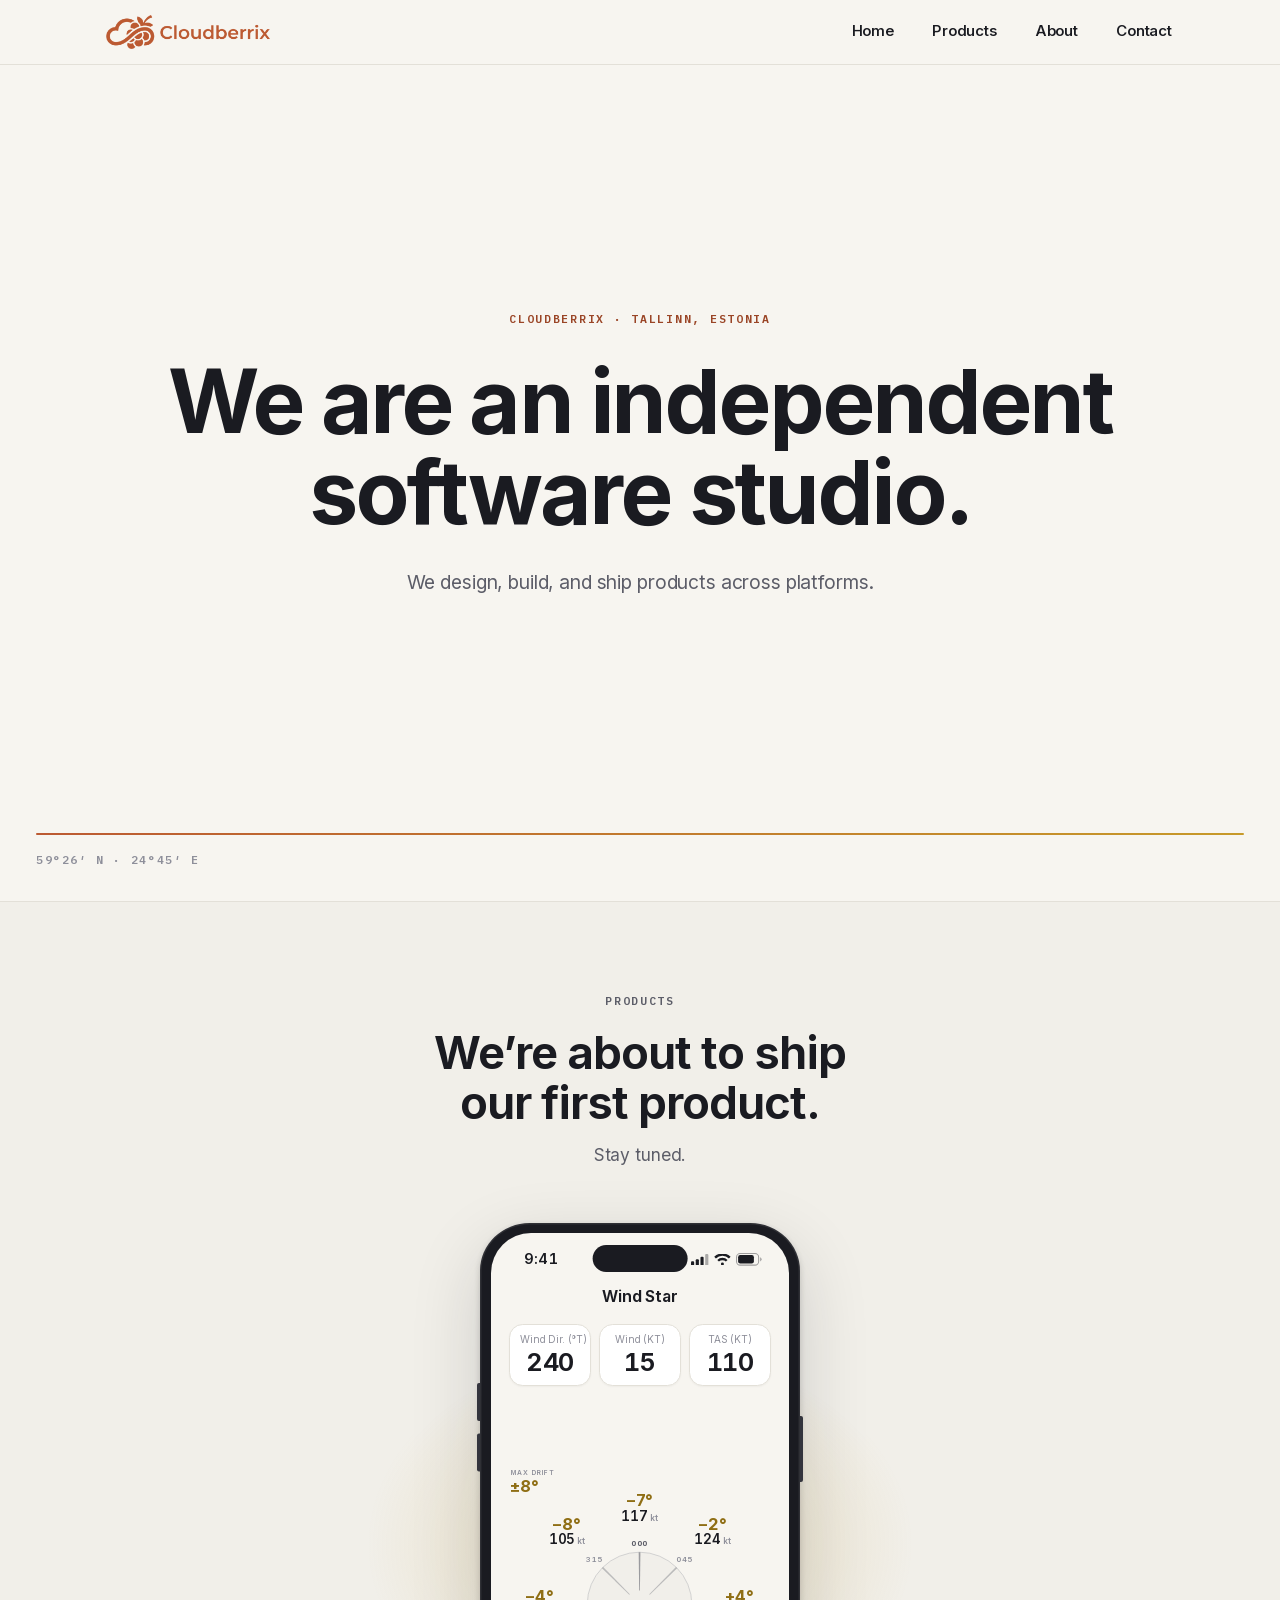
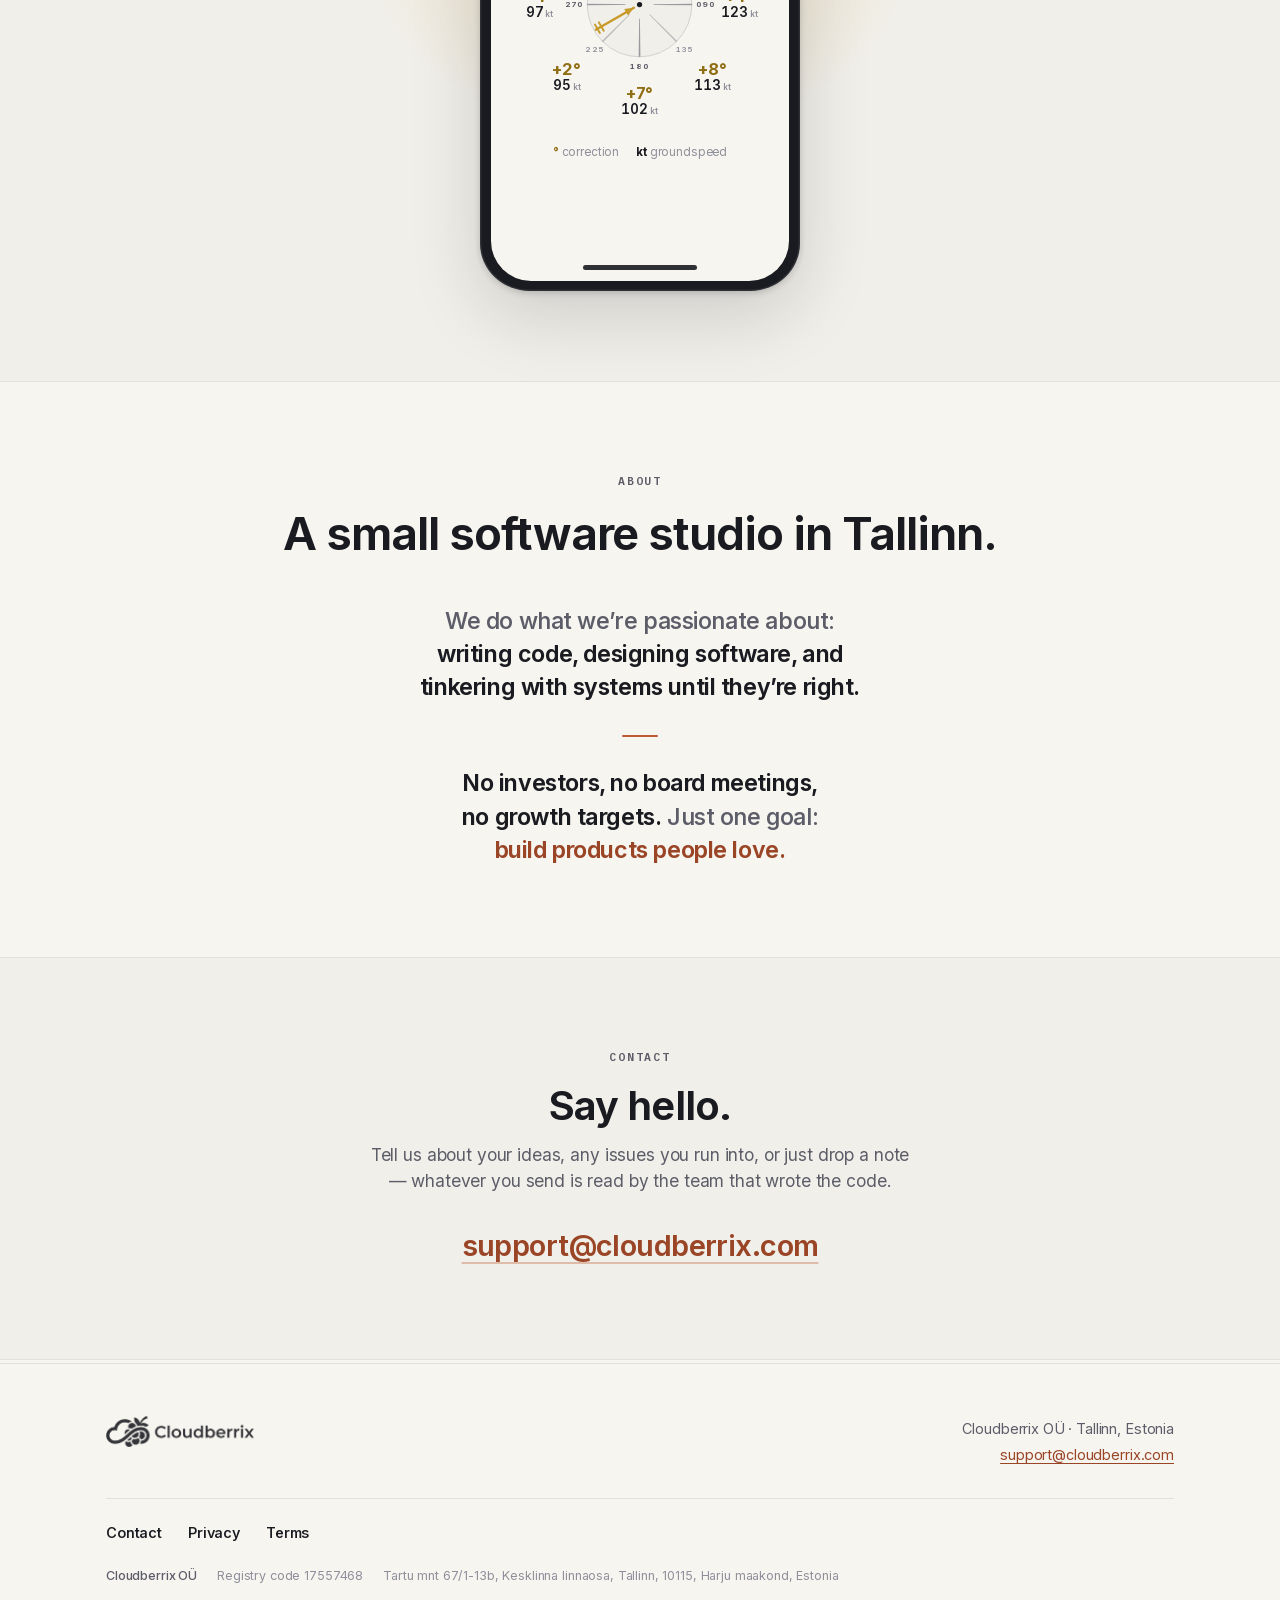
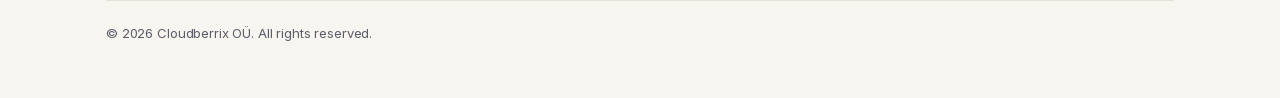
==== commit dc107f23: "Retire the support page, rework the nav, resize the creed The nav is now Home · Products · About · C" ====
--- a/index.html
+++ b/index.html
@@ -29,12 +29,16 @@
 <header class="site-head" id="top">
   <div class="shell head-row">
     <a class="head-logo" href="#top" aria-label="Cloudberrix — back to top">
-      <img src="assets/logo-full.png" alt="Cloudberrix" width="164" height="34">
+      <picture>
+        <source media="(max-width: 430px)" srcset="assets/logo-mark.png">
+        <img src="assets/logo-full.png" alt="Cloudberrix" width="164" height="34">
+      </picture>
     </a>
     <nav class="head-nav" aria-label="Site">
+      <a href="#top">Home</a>
       <a href="#apps">Products</a>
       <a href="#about">About</a>
-      <a href="support/">Support</a>
+      <a href="#contact">Contact</a>
     </nav>
   </div>
 </header>
@@ -160,7 +164,7 @@
         <span class="creed-ink">writing code, designing software, and tinkering
         with systems until they’re right.</span></p>
         <p class="reveal"><span class="creed-ink">No investors, no board meetings,
-        no growth targets.</span> Just one&nbsp;goal:
+        no growth&nbsp;targets.</span> Just one&nbsp;goal:
         <span class="creed-goal">build products people&nbsp;love.</span></p>
       </div>
     </div>
@@ -190,7 +194,7 @@
       </address>
     </div>
     <div class="foot-links">
-      <a href="support/">Support</a>
+      <a href="#contact">Contact</a>
       <a href="privacy/">Privacy</a>
       <a href="terms/">Terms</a>
     </div>
--- a/css/site.css
+++ b/css/site.css
@@ -498,20 +498,23 @@
 /* Two sentences are the whole section, so they are set the way the site
    means them: display voice, centred. The grey carries the setup, ink
    carries the words with weight, and the last three words are the one
-   copper moment — the studio's accent closing its own creed. */
+   copper moment — the studio's accent closing its own creed.
+   Sized as a statement, not a second heading: clearly above a lede,
+   clearly below the h2 above it, so the page steps down heading →
+   statement → lede instead of running two near-heading blocks together. */
 .creed {
-  margin-top: clamp(44px, 7vh, 76px);
+  margin-top: clamp(34px, 5.2vh, 56px);
   text-align: center;
 }
 .creed p {
   /* measure in the statement's own em, so it scales with the type */
-  max-width: 21em;
+  max-width: 24em;
   margin: 0 auto;
   font-family: var(--font-display);
-  font-size: clamp(1.42rem, 2.4vw, 2.1rem);
-  font-weight: 560;
-  letter-spacing: -0.024em;
-  line-height: 1.34;
+  font-size: clamp(1.16rem, 1.8vw, 1.55rem);
+  font-weight: 550;
+  letter-spacing: -0.018em;
+  line-height: 1.44;
   color: var(--ink-soft);
   text-wrap: balance;
 }
@@ -526,7 +529,7 @@
   height: 2px;
   border-radius: 999px;
   background: var(--copper);
-  margin: clamp(28px, 4.5vh, 44px) auto;
+  margin: clamp(22px, 3.4vh, 34px) auto;
 }
 
 /* ---------- contact */
@@ -557,7 +560,7 @@
 }
 .contact-mail:hover { text-decoration-color: var(--copper); }
 
-/* ------------------------------------------------ inner pages (legal, support) */
+/* ------------------------------------------------ inner pages (legal) */
 /* A recessed masthead gives every inner page the same opening beat the home
    page uses for its chapters, and separates the title from the reading. */
 .page-head {
@@ -691,10 +694,6 @@
 }
 .note-card p { margin: 0; color: var(--ink); }
 
-/* ---------- support */
-/* the home page's contact-mail link doubles as the page's one action */
-.legal-body .contact-mail { margin-bottom: 26px; }
-
 /* ------------------------------------------------ footer */
 .site-foot {
   border-top: 1px solid var(--hairline);
@@ -792,8 +791,8 @@
   body { font-size: 16px; }
   .head-row { gap: 10px; }
   .head-logo img { width: 102px; }
-  .head-nav { gap: 12px; }
-  .head-nav a { font-size: 13px; }
+  .head-nav { gap: 10px; }
+  .head-nav a { font-size: 12.5px; }
   .eyebrow { font-size: 10.5px; letter-spacing: 0.12em; }
   /* the monument keeps the full first frame on handsets; the sentence
      breaks into a stack of short lines so each one can be set huge */
@@ -808,3 +807,10 @@
   .imprint { gap: 2px 14px; }
   .imprint > span { white-space: normal; }
 }
+
+/* Four nav items don't fit beside the wordmark on a handset — below 430px
+   the <picture> in the header serves the berry mark instead, and this sizes
+   it. Keep this breakpoint in step with the <source media> in all pages. */
+@media (max-width: 430px) {
+  .head-logo img { width: 36.6px; height: 26px; }
+}
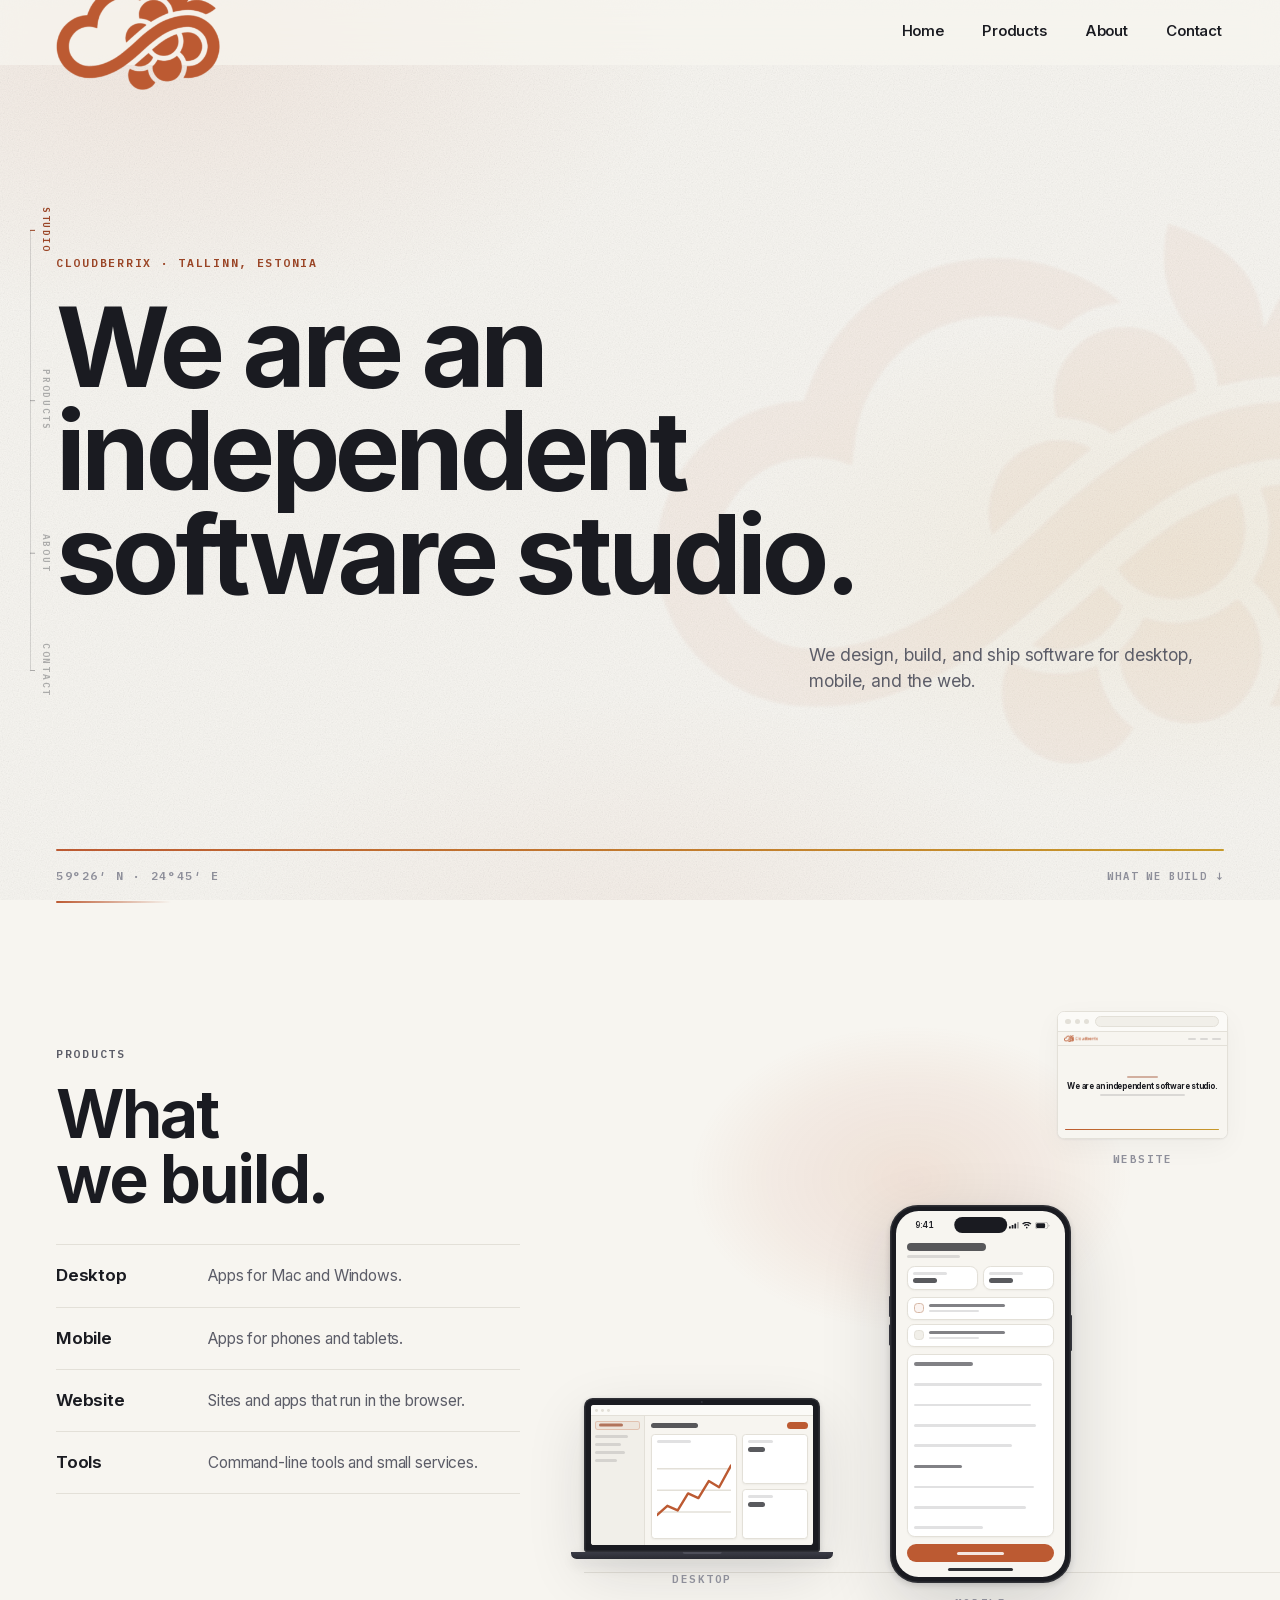
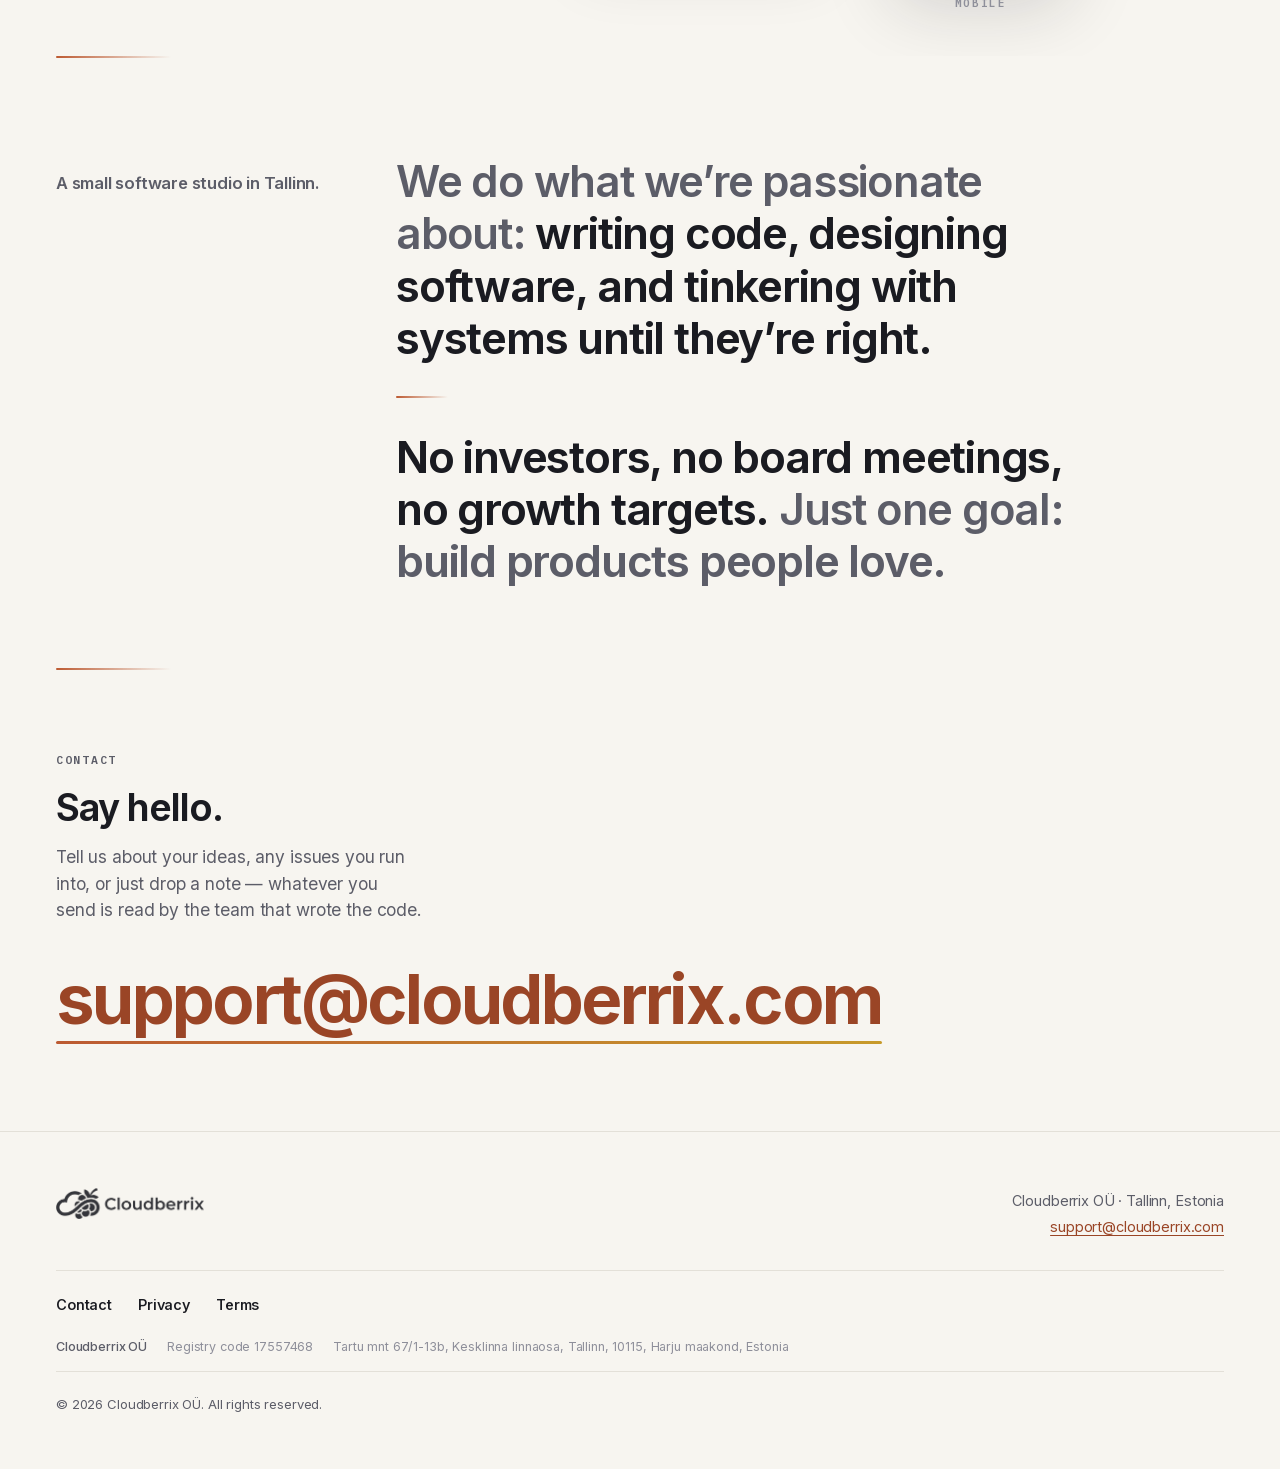
==== commit 8bcea7a1: "Redesign the site around raking light and scroll motion The page had one recipe — mono eyebrow, cent" ====
--- a/index.html
+++ b/index.html
@@ -4,12 +4,12 @@
 <meta charset="utf-8">
 <meta name="viewport" content="width=device-width, initial-scale=1">
 <title>Cloudberrix — an independent software studio in Tallinn</title>
-<meta name="description" content="Cloudberrix is an independent software studio in Tallinn, Estonia. We design, build, and ship products across platforms. Our first product ships soon.">
+<meta name="description" content="Cloudberrix is an independent software studio in Tallinn, Estonia. We design, build, and ship software for desktop, mobile, and the web.">
 <meta name="color-scheme" content="light">
 <meta name="theme-color" content="#F7F5F0">
 <link rel="canonical" href="https://cloudberrix.com/">
 <meta property="og:title" content="Cloudberrix — an independent software studio in Tallinn">
-<meta property="og:description" content="An independent software studio in Tallinn, Estonia. Our first product ships soon.">
+<meta property="og:description" content="An independent software studio in Tallinn, Estonia. Software for desktop, mobile, and the web.">
 <meta property="og:type" content="website">
 <meta property="og:url" content="https://cloudberrix.com/">
 <meta property="og:image" content="https://cloudberrix.com/assets/og.jpg">
@@ -26,7 +26,22 @@
 <body>
 <a class="skip-link" href="#main">Skip to content</a>
 
-<header class="site-head" id="top">
+<!-- The header deliberately carries no id of top. It is sticky, so an anchor
+     pointing at it is already parked at the top of the viewport and the
+     browser scrolls nowhere. Left unclaimed, #top falls through to the
+     spec's own meaning: the beginning of the document. -->
+<!-- The spine: a fixed index of the page and where you are in it.
+     Home page only — the legal pages have no chapters to index. -->
+<nav class="spine" aria-label="Page index">
+  <span class="spine-track"></span>
+  <span class="spine-fill"></span>
+  <a href="#top" data-for="hero">Studio</a>
+  <a href="#apps" data-for="apps">Products</a>
+  <a href="#about" data-for="about">About</a>
+  <a href="#contact" data-for="contact">Contact</a>
+</nav>
+
+<header class="site-head">
   <div class="shell head-row">
     <a class="head-logo" href="#top" aria-label="Cloudberrix — back to top">
       <picture>
@@ -46,104 +61,140 @@
 <main id="main">
 
   <!-- ============================================= HERO
-       Type only, at full scale: header + hero own the first viewport
-       exactly, so the first chapter below never leaks into the opening
-       frame. The studio register closes the frame — the copper→amber
-       rail, and the coordinates under it. -->
+       Header + hero own the first viewport exactly, so the first chapter
+       below never leaks into the opening frame. The statement sits off
+       centre and the sentence lands under its right shoulder; the mark
+       stands behind at watermark scale. The studio register closes the
+       frame — the copper→amber rail, the coordinates, and the way down. -->
   <section class="hero" aria-labelledby="hero-title">
+    <img class="hero-mark" src="assets/logo-mark.png" alt="" width="560" height="400" aria-hidden="true">
     <div class="shell hero-stack">
       <p class="eyebrow rise">Cloudberrix · Tallinn, Estonia</p>
       <h1 id="hero-title" class="hero-title rise d1">We are an independent software studio.</h1>
-      <p class="hero-lede rise d2">We design, build, and ship products across&nbsp;platforms.</p>
+      <p class="hero-lede rise d2">We design, build, and ship software for desktop, mobile, and the&nbsp;web.</p>
     </div>
     <div class="shell">
       <div class="hero-base rise d3">
         <span class="hero-coord">59°26′ N · 24°45′ E</span>
-      </div>
-    </div>
-  </section>
-
-  <!-- ============================================= FIRST PRODUCT -->
-  <section class="chapter chapter-recessed product" id="apps" aria-labelledby="apps-title">
-    <div class="shell product-stack">
-      <p class="eyebrow reveal">Products</p>
-      <h2 id="apps-title" class="reveal">We’re about to ship our first&nbsp;product.</h2>
-      <p class="product-lede reveal">Stay tuned.</p>
-
-      <!-- The device is the hint: a mobile app, and a screen from it. -->
-      <div class="product-stage reveal" role="img"
-           aria-label="An iPhone showing a screen from the app: a wind-star dial with eight tracks, each giving a heading correction in degrees and a groundspeed in knots.">
-        <div class="phone">
-          <div class="phone-screen" aria-hidden="true">
-            <div class="p-status">
-              <span class="p-time">9:41</span>
-              <span class="p-glyphs">
-                <svg width="17" height="11" viewBox="0 0 17 11"><g fill="currentColor"><rect x="0" y="7" width="3" height="4" rx="1"/><rect x="4.5" y="5" width="3" height="6" rx="1"/><rect x="9" y="2.5" width="3" height="8.5" rx="1"/><rect x="13.5" y="0" width="3" height="11" rx="1" opacity=".35"/></g></svg>
-                <svg width="16" height="11" viewBox="0 0 16 11"><path fill="currentColor" d="M8 9.1a1.4 1.4 0 1 0 .01 2.81A1.4 1.4 0 0 0 8 9.1Zm-4.9-2.5 1.6 1.6a4.7 4.7 0 0 1 6.6 0l1.6-1.6a7 7 0 0 0-9.8 0ZM.2 3.7l1.6 1.6a8.7 8.7 0 0 1 12.4 0l1.6-1.6a11 11 0 0 0-15.6 0Z" transform="translate(0 -1)"/></svg>
-                <svg width="25" height="12" viewBox="0 0 25 12"><rect x=".5" y=".5" width="21" height="11" rx="3.5" fill="none" stroke="currentColor" opacity=".4"/><rect x="2" y="2" width="15" height="8" rx="2" fill="currentColor"/><path d="M23 4v4a2.2 2.2 0 0 0 0-4Z" fill="currentColor" opacity=".4"/></svg>
-              </span>
+        <a class="hero-down" href="#apps">What we build <span aria-hidden="true">↓</span></a>
+      </div>
+    </div>
+  </section>
+
+  <!-- ============================================= PRODUCTS
+       No product named, none shown. The ledger says what kinds of
+       software the studio builds; the stage puts the three kinds of
+       screen in one picture — the studio mark on each, nothing more. -->
+  <section class="chapter product" id="apps" aria-labelledby="apps-title">
+    <div class="shell">
+      <div class="product-head">
+        <div>
+          <p class="eyebrow reveal">Products</p>
+          <h2 id="apps-title" class="reveal">What we&nbsp;build.</h2>
+          <dl class="product-ledger reveal">
+            <div class="ledger-row"><dt>Desktop</dt><dd>Apps for Mac and Windows.</dd></div>
+            <div class="ledger-row"><dt>Mobile</dt><dd>Apps for phones and tablets.</dd></div>
+            <div class="ledger-row"><dt>Website</dt><dd>Sites and apps that run in the browser.</dd></div>
+            <div class="ledger-row"><dt>Tools</dt><dd>Command-line tools and small services.</dd></div>
+          </dl>
+        </div>
+        <div class="stage-col">
+      <div class="product-stage" role="img"
+           aria-label="A laptop and a phone running unnamed apps, and a browser window showing the cloudberrix.com home page in miniature.">
+        <figure class="stage-fig fig-desktop reveal">
+          <div class="laptop" aria-hidden="true">
+            <div class="lap-lid">
+              <div class="lap-screen">
+                <div class="lap-titlebar"><i></i><i></i><i></i></div>
+                <div class="lap-work">
+                  <div class="lap-side">
+                    <div class="lap-active"></div>
+                    <div class="g"></div>
+                    <div class="g"></div>
+                    <div class="g"></div>
+                    <div class="g"></div>
+                  </div>
+                  <div class="lap-main">
+                    <div class="lap-toolbar"><span class="g g-ink g-ttl"></span><span class="g g-btn"></span></div>
+                    <div class="lap-cards">
+                      <div class="lap-card lap-chart">
+                        <span class="g"></span>
+                        <svg viewBox="0 0 100 56" preserveAspectRatio="none" xmlns="http://www.w3.org/2000/svg">
+                          <line x1="0" y1="14" x2="100" y2="14" stroke="var(--hairline)" stroke-width="1"/>
+                          <line x1="0" y1="28" x2="100" y2="28" stroke="var(--hairline)" stroke-width="1"/>
+                          <line x1="0" y1="42" x2="100" y2="42" stroke="var(--hairline)" stroke-width="1"/>
+                          <polyline points="0,44 14,38 28,41 42,30 56,33 70,22 84,26 100,12"
+                                    fill="none" stroke="var(--copper)" stroke-width="2.4"
+                                    stroke-linecap="round" stroke-linejoin="round"
+                                    vector-effect="non-scaling-stroke"/>
+                        </svg>
+                      </div>
+                      <div class="lap-card"><span class="g"></span><span class="g g-ink"></span></div>
+                      <div class="lap-card"><span class="g"></span><span class="g g-ink"></span></div>
+                    </div>
+                  </div>
+                </div>
+              </div>
             </div>
-
-            <p class="p-nav">Wind Star</p>
-
-            <div class="p-fields">
-              <div class="p-field"><span class="p-field-l">Wind Dir. (°T)</span><span class="p-field-v">240</span></div>
-              <div class="p-field"><span class="p-field-l">Wind (KT)</span><span class="p-field-v">15</span></div>
-              <div class="p-field"><span class="p-field-l">TAS (KT)</span><span class="p-field-v">110</span></div>
+            <div class="lap-base"></div>
+          </div>
+          <figcaption class="stage-cap">Desktop</figcaption>
+        </figure>
+
+        <figure class="stage-fig fig-mobile reveal">
+          <div class="phone" aria-hidden="true">
+            <div class="phone-screen">
+              <div class="p-status">
+                <span class="p-time">9:41</span>
+                <span class="p-glyphs">
+                  <svg width="17" height="11" viewBox="0 0 17 11"><g fill="currentColor"><rect x="0" y="7" width="3" height="4" rx="1"/><rect x="4.5" y="5" width="3" height="6" rx="1"/><rect x="9" y="2.5" width="3" height="8.5" rx="1"/><rect x="13.5" y="0" width="3" height="11" rx="1" opacity=".35"/></g></svg>
+                  <svg width="16" height="11" viewBox="0 0 16 11"><path fill="currentColor" d="M8 9.1a1.4 1.4 0 1 0 .01 2.81A1.4 1.4 0 0 0 8 9.1Zm-4.9-2.5 1.6 1.6a4.7 4.7 0 0 1 6.6 0l1.6-1.6a7 7 0 0 0-9.8 0ZM.2 3.7l1.6 1.6a8.7 8.7 0 0 1 12.4 0l1.6-1.6a11 11 0 0 0-15.6 0Z" transform="translate(0 -1)"/></svg>
+                  <svg width="25" height="12" viewBox="0 0 25 12"><rect x=".5" y=".5" width="21" height="11" rx="3.5" fill="none" stroke="currentColor" opacity=".4"/><rect x="2" y="2" width="15" height="8" rx="2" fill="currentColor"/><path d="M23 4v4a2.2 2.2 0 0 0 0-4Z" fill="currentColor" opacity=".4"/></svg>
+                </span>
+              </div>
+              <div class="p-ui">
+                <span class="g g-ink p-ttl"></span>
+                <span class="g p-sub"></span>
+                <div class="p-duo">
+                  <div class="p-card"><span class="g"></span><span class="g g-ink"></span></div>
+                  <div class="p-card"><span class="g"></span><span class="g g-ink"></span></div>
+                </div>
+                <div class="p-rows">
+                  <div class="p-row is-live"><i></i><div><span class="g"></span><span class="g"></span></div></div>
+                  <div class="p-row"><i></i><div><span class="g"></span><span class="g"></span></div></div>
+                </div>
+                <div class="p-panel">
+                  <span class="g"></span><span class="g"></span><span class="g"></span>
+                  <span class="g"></span><span class="g"></span><span class="g"></span>
+                  <span class="g"></span><span class="g"></span><span class="g"></span>
+                </div>
+                <div class="p-go"><span class="g"></span></div>
+              </div>
+              <div class="p-home"></div>
             </div>
-
-            <div class="p-stage">
-<svg class="ws-star" viewBox="0 0 350 350" xmlns="http://www.w3.org/2000/svg" aria-hidden="true">
-              <circle cx="175" cy="183" r="70.14" fill="var(--ink)" fill-opacity=".025" stroke="var(--ink-faint)" stroke-opacity=".45" stroke-width="1"/>
-              <path d="M175.5 164.06L176.15 112.86L173.85 112.86L174.5 164.06Z" fill="var(--ink-soft)" fill-opacity=".58"/>
-              <path d="M188.74 169.96L225.41 134.22L223.78 132.59L188.04 169.26Z" fill="var(--ink-soft)" fill-opacity=".36"/>
-              <path d="M193.94 183.5L245.14 184.15L245.14 181.85L193.94 182.5Z" fill="var(--ink-soft)" fill-opacity=".58"/>
-              <path d="M188.04 196.74L223.78 233.41L225.41 231.78L188.74 196.04Z" fill="var(--ink-soft)" fill-opacity=".36"/>
-              <path d="M174.5 201.94L173.85 253.14L176.15 253.14L175.5 201.94Z" fill="var(--ink-soft)" fill-opacity=".58"/>
-              <path d="M161.26 196.04L124.59 231.78L126.22 233.41L161.96 196.74Z" fill="var(--ink-soft)" fill-opacity=".36"/>
-              <path d="M156.06 182.5L104.86 181.85L104.86 184.15L156.06 183.5Z" fill="var(--ink-soft)" fill-opacity=".58"/>
-              <path d="M161.96 169.26L126.22 132.59L124.59 134.22L161.26 169.96Z" fill="var(--ink-soft)" fill-opacity=".36"/>
-              <path d="M116.38 216.84L167.41 187.38" stroke="var(--amber)" stroke-width="3.2" stroke-linecap="round" fill="none"/>
-              <path d="M167.41 187.38L159.57 197.75L154.51 188.99Z" fill="var(--amber)"/>
-              <path d="M115.3 209.96L121.8 221.22" stroke="var(--amber)" stroke-width="2.6" stroke-linecap="round"/>
-              <path d="M120.49 206.96L126.99 218.22" stroke="var(--amber)" stroke-width="2.6" stroke-linecap="round"/>
-              <circle cx="175" cy="183" r="3.5" fill="var(--ink)"/>
-              <text class="ws-desig ws-card" x="175" y="103.96">000</text>
-              <text class="ws-desig" x="235.34" y="126.26">045</text>
-              <text class="ws-desig ws-card" x="263.14" y="186.6">090</text>
-              <text class="ws-desig" x="235.34" y="246.94">135</text>
-              <text class="ws-desig ws-card" x="175" y="269.24">180</text>
-              <text class="ws-desig" x="114.66" y="246.94">225</text>
-              <text class="ws-desig ws-card" x="86.86" y="186.6">270</text>
-              <text class="ws-desig" x="114.66" y="126.26">315</text>
-              <text class="ws-deg" x="175" y="50.86">−7°</text>
-              <text class="ws-kt" x="175" y="70.86">117<tspan class="ws-unit"> kt</tspan></text>
-              <text class="ws-deg" x="272.47" y="82.53">−2°</text>
-              <text class="ws-kt" x="272.47" y="102.53">124<tspan class="ws-unit"> kt</tspan></text>
-              <text class="ws-deg" x="309.14" y="180">+4°</text>
-              <text class="ws-kt" x="309.14" y="200">123<tspan class="ws-unit"> kt</tspan></text>
-              <text class="ws-deg" x="272.47" y="277.47">+8°</text>
-              <text class="ws-kt" x="272.47" y="297.47">113<tspan class="ws-unit"> kt</tspan></text>
-              <text class="ws-deg" x="175" y="309.14">+7°</text>
-              <text class="ws-kt" x="175" y="329.14">102<tspan class="ws-unit"> kt</tspan></text>
-              <text class="ws-deg" x="77.53" y="277.47">+2°</text>
-              <text class="ws-kt" x="77.53" y="297.47">95<tspan class="ws-unit"> kt</tspan></text>
-              <text class="ws-deg" x="40.86" y="180">−4°</text>
-              <text class="ws-kt" x="40.86" y="200">97<tspan class="ws-unit"> kt</tspan></text>
-              <text class="ws-deg" x="77.53" y="82.53">−8°</text>
-              <text class="ws-kt" x="77.53" y="102.53">105<tspan class="ws-unit"> kt</tspan></text>
-              <text class="ws-title" x="3" y="10">MAX DRIFT</text>
-              <text class="ws-drift" x="2" y="32">±8°</text>
-              </svg>
-
-              <p class="ws-key">
-                <span><b class="k-deg">°</b> correction</span>
-                <span><b class="k-kt">kt</b> groundspeed</span>
-              </p>
+          </div>
+          <figcaption class="stage-cap">Mobile</figcaption>
+        </figure>
+
+        <figure class="stage-fig fig-web reveal">
+          <div class="win" aria-hidden="true">
+            <div class="win-bar"><span class="win-dots"><i></i><i></i><i></i></span><span class="win-url"></span></div>
+            <div class="win-body">
+              <div class="win-mini-head">
+                <img src="assets/logo-full.png" alt="" width="964" height="200">
+                <span class="win-mini-nav"><span class="g"></span><span class="g"></span><span class="g"></span></span>
+              </div>
+              <div class="win-mini-hero">
+                <span class="g g-eyebrow"></span>
+                <p class="win-mini-title">We are an independent software&nbsp;studio.</p>
+                <span class="g g-lede"></span>
+              </div>
+              <div class="win-mini-rail"></div>
             </div>
-
-            <div class="p-home"></div>
           </div>
+          <figcaption class="stage-cap">Website</figcaption>
+        </figure>
+      </div>
         </div>
       </div>
     </div>
@@ -154,7 +205,7 @@
        Soft voice for the setup, ink for the words that carry weight, and
        the section's one copper line to close. -->
   <section class="chapter" id="about" aria-labelledby="about-title">
-    <div class="shell">
+    <div class="shell about-grid">
       <div class="about-head">
         <p class="eyebrow reveal">About</p>
         <h2 id="about-title" class="about-title reveal">A small software studio in&nbsp;Tallinn.</h2>
@@ -171,7 +222,7 @@
   </section>
 
   <!-- ============================================= CONTACT -->
-  <section class="chapter chapter-recessed" id="contact" aria-labelledby="contact-title">
+  <section class="chapter" id="contact" aria-labelledby="contact-title">
     <div class="shell contact-stack">
       <p class="eyebrow reveal">Contact</p>
       <h2 id="contact-title" class="contact-title reveal">Say hello.</h2>
--- a/css/site.css
+++ b/css/site.css
@@ -42,7 +42,7 @@
   --lift: 0 1px 2px rgba(26, 27, 33, 0.05), 0 8px 28px rgba(26, 27, 33, 0.04);
   --lift-hover: 0 2px 4px rgba(26, 27, 33, 0.06), 0 14px 40px rgba(26, 27, 33, 0.07);
 
-  --shell: 1140px;
+  --shell: 1240px;
   --ease-out: cubic-bezier(0.2, 0.7, 0.2, 1);
 }
 
@@ -63,6 +63,36 @@
   text-rendering: optimizeLegibility;
 }
 
+/* ---------- the ground is lit.
+   Bone is not flat: a fixed field of copper and amber light sits behind
+   every page with a fine grain over it, so scrolling moves content
+   through light rather than past it. Both layers are pseudo-elements on
+   <body>, so all three pages get them with no extra markup. */
+body::before {
+  content: '';
+  position: fixed;
+  inset: 0;
+  z-index: -2;
+  pointer-events: none;
+  background:
+    radial-gradient(58% 44% at 14% 6%, rgba(188, 90, 50, 0.085) 0%, rgba(188, 90, 50, 0) 68%),
+    radial-gradient(52% 40% at 92% 62%, rgba(199, 154, 42, 0.075) 0%, rgba(199, 154, 42, 0) 70%),
+    radial-gradient(46% 38% at 50% 104%, rgba(188, 90, 50, 0.055) 0%, rgba(188, 90, 50, 0) 72%),
+    var(--bone);
+}
+/* paper, not screen */
+body::after {
+  content: '';
+  position: fixed;
+  inset: 0;
+  z-index: -1;
+  pointer-events: none;
+  opacity: 0.19;
+  background-image: url("[data-uri]");
+  background-size: 180px 180px;
+}
+
+img, svg, video { display: block; max-width: 100%; height: auto; }
 img, svg, video { display: block; max-width: 100%; height: auto; }
 
 a { color: var(--copper-deep); text-decoration-thickness: 1px; text-underline-offset: 3px; }
@@ -121,21 +151,25 @@
   position: sticky;
   top: 0;
   z-index: 50;
-  background: color-mix(in srgb, var(--bone) 86%, transparent);
+  background: color-mix(in srgb, var(--bone) 72%, transparent);
   -webkit-backdrop-filter: saturate(1.4) blur(14px);
   backdrop-filter: saturate(1.4) blur(14px);
-  border-bottom: 1px solid var(--hairline);
-  transition: box-shadow 0.3s var(--ease-out);
-}
-.site-head.is-scrolled { box-shadow: 0 6px 24px rgba(26, 27, 33, 0.05); }
+  border-bottom: 1px solid transparent;
+  transition: box-shadow 0.3s var(--ease-out), border-color 0.3s var(--ease-out);
+}
+.site-head.is-scrolled {
+  border-bottom-color: var(--hairline);
+  box-shadow: 0 6px 30px rgba(26, 27, 33, 0.04);
+}
 
 .head-row {
   display: flex;
   align-items: center;
   justify-content: space-between;
+  gap: 28px;
   height: 64px;
 }
-.head-logo { display: inline-flex; align-items: center; }
+.head-logo { flex: none; display: inline-flex; align-items: center; }
 .head-logo img { width: 164px; height: auto; }
 
 .head-nav { display: flex; gap: clamp(18px, 3vw, 34px); }
@@ -154,62 +188,86 @@
 .head-nav a:hover { color: var(--copper-deep); border-bottom-color: var(--copper); }
 
 /* ------------------------------------------------ hero — the statement */
-/* Type only, and it owns the whole first frame: header (64px) + hero
-   = 100svh, so nothing of the next chapter shows before a scroll. The
-   statement centres in the field; the studio register closes it. */
+/* The monument stands off centre. The eye enters top-left at the eyebrow,
+   falls down the headline, and lands bottom-right on the sentence — a
+   diagonal, not a stack. Header (64px) + hero still own the first frame
+   exactly, so nothing of the next chapter shows before a scroll. */
 .hero {
+  position: relative;
+  overflow: hidden;
   display: flex;
   flex-direction: column;
   min-height: calc(100vh - 64px);   /* fallback for pre-svh engines */
   min-height: calc(100svh - 64px);
 }
 
-/* The monument stands on a wider stage than the reading column.
-   (width:100% because .shell's auto margins beat flex `stretch`
+/* (width:100% because .shell's auto margins beat flex `stretch`
    and would collapse it to content width.) */
-.hero .shell { width: 100%; max-width: 1280px; }
+.hero .shell { position: relative; z-index: 1; width: 100%; }
 
 .hero-stack {
   flex: 1;
-  display: flex;
-  flex-direction: column;
-  justify-content: center;
-  text-align: center;
-  padding-block: clamp(44px, 6vh, 90px) clamp(36px, 5vh, 72px);
+  display: grid;
+  grid-template-columns: minmax(0, 1fr) minmax(0, 0.72fr);
+  grid-template-rows: auto auto;
+  align-content: center;
+  column-gap: clamp(24px, 4vw, 64px);
+  text-align: left;
+  padding-block: clamp(40px, 6vh, 96px) clamp(28px, 4vh, 56px);
 }
 .hero-stack .eyebrow {
+  grid-column: 1 / -1;
   color: var(--copper-deep);
   font-size: clamp(11.5px, 0.85vw, 13.5px);
-  margin-bottom: clamp(20px, 3vh, 32px);
+  margin-bottom: clamp(18px, 2.6vh, 30px);
 }
 
 /* sized to fill the stage at every width — a monument, not a laptop layout */
 .hero-title {
-  font-size: clamp(2.6rem, 6.9vw, 6.9rem);
+  grid-column: 1 / -1;
+  font-size: clamp(2.9rem, 8.6vw, 8.2rem);
   font-weight: 690;
-  letter-spacing: -0.032em;
-  line-height: 1.03;
+  letter-spacing: -0.042em;
+  line-height: 0.94;
+  max-width: 13ch;
   margin: 0;
 }
 
-/* one plain sentence under the monument — quiet, and deliberately not a slogan */
+/* the sentence lands under the headline's right shoulder */
 .hero-lede {
-  font-size: clamp(1.05rem, 1.5vw, 1.42rem);
+  grid-column: 2 / -1;
+  justify-self: end;
+  max-width: 24em;
+  margin: clamp(26px, 4vh, 52px) 0 0;
+  font-size: clamp(1.02rem, 1.35vw, 1.28rem);
   line-height: 1.5;
   color: var(--ink-soft);
-  max-width: 32em;
-  margin: clamp(20px, 3.4vh, 38px) auto 0;
-  text-wrap: balance;
+  text-wrap: pretty;
+}
+
+/* the mark at watermark scale, bleeding off the right edge and turning
+   slowly the whole way down the page (site.js drives the rotation) */
+.hero-mark {
+  position: absolute;
+  right: -13vw;
+  top: 50%;
+  width: min(62vw, 860px);
+  height: auto;
+  opacity: 0.055;
+  transform: translateY(-50%);
+  transform-origin: 50% 50%;
+  pointer-events: none;
+  z-index: 0;
 }
 
 /* ---------- the register that closes the first frame.
-   The rail runs studio copper into first-release amber — the same line
-   the old progress rail drew, retired into a baseline. It also does
+   The rail runs studio copper into first-release amber. It also does
    the peeking chapter's old job: it says there is more below. */
 .hero-base {
   position: relative;
   display: flex;
   align-items: baseline;
+  justify-content: space-between;
   padding-top: 18px;
   margin-bottom: clamp(22px, 3.5vh, 36px);
 }
@@ -232,56 +290,145 @@
   white-space: nowrap;
   color: var(--ink-faint);
 }
-
-/* ---------- first product: the device, presented rather than cropped */
-.product-stack { text-align: center; }
-.product-stack h2 {
-  font-size: clamp(1.95rem, 3.6vw, 2.85rem);
-  max-width: 15em;
-  margin: 0 auto 14px;
-}
-.product-lede {
-  font-size: clamp(1rem, 1.35vw, 1.18rem);
+/* the one affordance the opening frame was missing: a way down */
+.hero-down {
+  display: inline-flex;
+  align-items: center;
+  gap: 9px;
+  font-family: var(--font-mono);
+  font-weight: 600;
+  font-size: 10.5px;
+  letter-spacing: 0.16em;
+  text-transform: uppercase;
+  white-space: nowrap;
+  color: var(--ink-faint);
+  text-decoration: none;
+  transition: color 0.25s var(--ease-out);
+}
+.hero-down:hover { color: var(--copper-deep); }
+.hero-down span { display: inline-block; animation: nudge 2.4s var(--ease-out) infinite; }
+@keyframes nudge {
+  0%, 62%, 100% { transform: translateY(0); opacity: 0.75; }
+  78% { transform: translateY(4px); opacity: 1; }
+}
+
+/* ---------- products: the ledger and the stage */
+/* No product is named and none is shown. Words left, picture right — and
+   the picture runs off the right edge of the page rather than floating in
+   the middle of a void. The crop is the point: there is more software
+   than fits in the frame. */
+.product { overflow: hidden; }
+.product-head {
+  display: grid;
+  grid-template-columns: minmax(0, 0.84fr) minmax(0, 1.16fr);
+  gap: clamp(32px, 5vw, 84px);
+  align-items: center;
+}
+.product-head h2 {
+  font-size: clamp(2.3rem, 5.2vw, 4.3rem);
+  line-height: 0.98;
+  letter-spacing: -0.035em;
+  max-width: 8ch;
+}
+.product-ledger {
+  margin: clamp(26px, 3.6vh, 40px) 0 0;
+  border-top: 1px solid var(--hairline);
+}
+.ledger-row {
+  display: grid;
+  grid-template-columns: 8em minmax(0, 1fr);
+  gap: 16px;
+  align-items: baseline;
+  padding: 17px 0;
+  border-bottom: 1px solid var(--hairline);
+}
+.ledger-row dt {
+  font-family: var(--font-display);
+  font-weight: 640;
+  font-size: 1.06rem;
+  letter-spacing: -0.012em;
+  color: var(--ink);
+}
+.ledger-row dd {
+  margin: 0;
+  font-size: 15.5px;
+  line-height: 1.5;
   color: var(--ink-soft);
-  margin: 0;
-}
-
-/* The device sits in a warm pool of its own light — copper at the core,
-   amber at the edge, the one place on the page both accents meet. */
+}
+
+/* ---------- the stage: three kinds of screen in one picture.
+   --sw is the stage's own measured width (site.js writes it), so every
+   frame is a fraction of the stage and the composition scales as one
+   picture. The three read as a diagonal — laptop grounded at the left,
+   phone rising through the middle, browser floating clear at the top
+   right. They overlap only where overlap means depth, never where it
+   would hide what a screen is showing.
+
+   The column's right edge is pulled onto the viewport edge at every
+   width, so the browser's crop is a constant property of the
+   composition rather than an accident of the window. */
+.stage-col {
+  margin-right: calc(-1 * ((100vw - min(1240px, 100vw)) / 2 + clamp(20px, 4vw, 36px)));
+}
 .product-stage {
   position: relative;
-  display: flex;
-  justify-content: center;
-  margin-top: clamp(44px, 6vh, 72px);
-}
+  margin-top: clamp(12px, 2vh, 26px);
+  aspect-ratio: 1.25;
+  /* fallback until site.js measures; keeps the frames sane without JS */
+  --sw: min(700px, 58vw);
+}
+/* the horizon the laptop stands on */
 .product-stage::before {
   content: '';
   position: absolute;
+  left: 0;
+  right: 0;
+  bottom: 0;
+  height: 1px;
+  background: var(--hairline);
+}
+/* one wash of studio copper behind the climb — amber stays reserved for
+   first-release accents, and nothing on this stage is a release */
+.product-stage::after {
+  content: '';
+  position: absolute;
   z-index: 0;
+  left: 4%;
+  top: -4%;
+  width: 86%;
+  aspect-ratio: 1.45;
+  background: radial-gradient(closest-side, rgba(188, 90, 50, 0.13) 0%, rgba(188, 90, 50, 0.065) 46%, rgba(188, 90, 50, 0) 74%);
+  pointer-events: none;
+  transform: translateY(var(--wy, 0px));
+}
+
+.stage-fig { position: absolute; margin: 0; }
+.fig-desktop { left: 0; bottom: 0; z-index: 1; }
+.fig-mobile { left: 44%; bottom: 0; z-index: 3; }
+.fig-web { left: 68%; top: 3%; z-index: 2; }
+.fig-mobile .phone { --phone-w: calc(var(--sw) * 0.26); }
+
+/* captions hang under their frames like annotations */
+.stage-cap {
+  position: absolute;
+  top: calc(100% + 12px);
   left: 50%;
-  top: 6%;
-  width: min(760px, 118%);
-  aspect-ratio: 1.35;
   transform: translateX(-50%);
-  background:
-    radial-gradient(closest-side,
-      rgba(188, 90, 50, 0.13) 0%,
-      rgba(199, 154, 42, 0.10) 42%,
-      rgba(199, 154, 42, 0) 72%);
-  pointer-events: none;
-}
-.product-stage .phone {
-  position: relative;
-  z-index: 1;
-  --phone-w: min(86vw, clamp(300px, 25vw, 372px));
-}
-
-/* ---------- the hand-built teaser device */
+  margin: 0;
+  font-family: var(--font-mono);
+  font-weight: 600;
+  font-size: 11px;
+  letter-spacing: 0.14em;
+  text-transform: uppercase;
+  white-space: nowrap;
+  color: var(--ink-faint);
+}
+/* ---------- the hand-built device frame */
 /* True iPhone proportions: 9:19.5 screen, even bezels, side buttons.
    Every interior metric scales with the frame: --p is one "design pixel"
    (the 304px-wide reference frame = 1.0), so the screen reads identically
-   whether the phone renders at 288px on a handset or 520px as the desktop
-   monument — no fixed-px content rattling inside a larger frame. */
+   at whatever size the stage sets — no fixed-px content rattling inside
+   a larger frame. */
 .phone {
   --phone-w: min(304px, 78vw);
   --p: calc(var(--phone-w) / 304);
@@ -362,112 +509,109 @@
 .p-glyphs svg:nth-child(2) { width: calc(var(--p) * 16); }
 .p-glyphs svg:nth-child(3) { width: calc(var(--p) * 25); }
 
-/* inline navigation title, the way iOS sets one */
-.p-nav {
-  margin: calc(var(--p) * 10) 0 0;
-  text-align: center;
-  font-family: var(--font-display);
-  font-weight: 640;
-  font-size: calc(var(--p) * 15);
-  letter-spacing: -0.01em;
-  color: var(--ink);
-}
-
-/* the three entries the screen is driven by, set as the app sets them:
-   a quiet label over a figure large enough to check at arm's length */
-.p-fields {
+/* ---------- the phone's screen: a generic app.
+   No product — an anonymous interface greeked in the site's own
+   component language: bone ground, sheet cards, hairline borders,
+   pill bars for text, one copper moment (the primary button). */
+.p-ui {
+  flex: 1;
+  display: flex;
+  flex-direction: column;
+  gap: calc(var(--p) * 12);
+  padding-top: calc(var(--p) * 16);
+  min-height: 0;
+}
+/* greeked text: a pill bar wherever type would sit */
+.g {
+  height: calc(var(--p) * 5);
+  border-radius: 999px;
+  background: color-mix(in srgb, var(--ink) 13%, transparent);
+}
+.g-ink { background: color-mix(in srgb, var(--ink) 72%, transparent); }
+
+.p-ttl { width: 54%; height: calc(var(--p) * 14); }
+.p-sub { width: 36%; margin-top: calc(var(--p) * -5); }
+.p-duo {
   display: grid;
-  grid-template-columns: repeat(3, minmax(0, 1fr));
+  grid-template-columns: 1fr 1fr;
   gap: calc(var(--p) * 8);
-  margin-top: calc(var(--p) * 14);
-}
-.p-field {
+}
+.p-card {
   background: var(--sheet);
   border: 1px solid var(--hairline);
   border-radius: calc(var(--p) * 13);
-  padding: calc(var(--p) * 8) calc(var(--p) * 9) calc(var(--p) * 9);
+  padding: calc(var(--p) * 9);
   box-shadow: 0 1px 2px rgba(26, 27, 33, 0.04);
-}
-.p-field-l {
-  display: block;
-  font-size: calc(var(--p) * 9.5);
-  line-height: 1.25;
-  color: var(--ink-faint);
-  white-space: nowrap;
-}
-.p-field-v {
-  display: block;
-  margin-top: calc(var(--p) * 3);
-  font-family: var(--font-display);
-  font-variant-numeric: tabular-nums;
-  font-weight: 640;
-  font-size: calc(var(--p) * 24);
-  line-height: 1.05;
-  letter-spacing: -0.02em;
-  color: var(--ink);
-}
-
-.p-stage {
+  display: flex;
+  flex-direction: column;
+  gap: calc(var(--p) * 6);
+}
+.p-card .g:first-child { width: 58%; height: calc(var(--p) * 4.5); }
+.p-card .g-ink { width: 40%; height: calc(var(--p) * 9); }
+.p-rows {
+  display: flex;
+  flex-direction: column;
+  gap: calc(var(--p) * 7);
+}
+/* the tall middle is a detail panel, so the screen reads full */
+.p-panel {
   flex: 1;
+  min-height: 0;
+  background: var(--sheet);
+  border: 1px solid var(--hairline);
+  border-radius: calc(var(--p) * 13);
+  box-shadow: 0 1px 2px rgba(26, 27, 33, 0.04);
+  padding: calc(var(--p) * 12) calc(var(--p) * 11);
   display: flex;
   flex-direction: column;
+  justify-content: space-between;
+}
+.p-panel .g { height: calc(var(--p) * 4.5); }
+.p-panel .g:nth-child(1) { width: 44%; height: calc(var(--p) * 6); background: color-mix(in srgb, var(--ink) 55%, transparent); }
+.p-panel .g:nth-child(2) { width: 96%; }
+.p-panel .g:nth-child(3) { width: 88%; }
+.p-panel .g:nth-child(4) { width: 92%; }
+.p-panel .g:nth-child(5) { width: 74%; }
+.p-panel .g:nth-child(6) { width: 36%; height: calc(var(--p) * 6); background: color-mix(in srgb, var(--ink) 55%, transparent); }
+.p-panel .g:nth-child(7) { width: 90%; }
+.p-panel .g:nth-child(8) { width: 84%; }
+.p-panel .g:nth-child(9) { width: 52%; }
+.p-row {
+  display: flex;
+  align-items: center;
+  gap: calc(var(--p) * 9);
+  background: var(--sheet);
+  border: 1px solid var(--hairline);
+  border-radius: calc(var(--p) * 12);
+  padding: calc(var(--p) * 9) calc(var(--p) * 10);
+  box-shadow: 0 1px 2px rgba(26, 27, 33, 0.04);
+}
+.p-row i {
+  flex: none;
+  width: calc(var(--p) * 17);
+  height: calc(var(--p) * 17);
+  border-radius: calc(var(--p) * 6);
+  background: var(--recessed);
+  border: 1px solid var(--hairline);
+}
+.p-row.is-live i {
+  background: var(--copper-wash);
+  border-color: color-mix(in srgb, var(--copper) 30%, var(--hairline));
+}
+.p-row div { flex: 1; display: flex; flex-direction: column; gap: calc(var(--p) * 4); }
+.p-row .g:first-child { width: 64%; background: color-mix(in srgb, var(--ink) 55%, transparent); }
+.p-row .g:last-child { width: 42%; height: calc(var(--p) * 4); }
+/* the phone's one copper moment */
+.p-go {
+  flex: none;
+  height: calc(var(--p) * 30);
+  border-radius: 999px;
+  background: var(--copper);
+  display: flex;
   align-items: center;
   justify-content: center;
-  padding-bottom: calc(var(--p) * 10);
-}
-
-/* ---------- the wind star, drawn as the instrument it stands in for.
-   Type inside the SVG is set in viewBox units, so the whole dial scales
-   with the frame — no separate mobile sizing. */
-.ws-star { width: 100%; height: auto; }
-.ws-star text {
-  font-family: var(--font-display);
-  font-variant-numeric: tabular-nums;
-  text-anchor: middle;
-}
-/* the track scale: graduations, so they belong to the dial not the answers */
-.ws-desig {
-  font-size: 10.5px;
-  font-weight: 600;
-  letter-spacing: 1.1px;
-  fill: var(--ink-faint);
-}
-.ws-card { font-weight: 700; fill: var(--ink-soft); }
-
-/* two families of number, each coded twice over: a degree is gold and
-   wears a °, a knot is ink and wears a small kt */
-.ws-deg { font-size: 22px; font-weight: 700; fill: var(--amber-deep); }
-.ws-kt  { font-size: 18px; font-weight: 600; fill: var(--ink); }
-.ws-unit { font-size: 11px; font-weight: 600; fill: var(--ink-faint); }
-
-/* the corner title. Anchored start, and specific enough to beat
-   `.ws-star text` — otherwise it centres on x=3 and falls off the canvas. */
-.ws-star .ws-title {
-  font-size: 9px;
-  font-weight: 600;
-  letter-spacing: 1.3px;
-  fill: var(--ink-faint);
-  text-anchor: start;
-}
-.ws-star .ws-drift {
-  font-size: 22px;
-  font-weight: 700;
-  fill: var(--amber-deep);
-  text-anchor: start;
-}
-
-/* the units key, printed beneath the way it is on the kneeboard */
-.ws-key {
-  display: flex;
-  justify-content: center;
-  gap: calc(var(--p) * 16);
-  margin: calc(var(--p) * 14) 0 0;
-  font-size: calc(var(--p) * 11);
-  color: var(--ink-faint);
-}
-.ws-key b { font-weight: 700; }
-.ws-key .k-deg { color: var(--amber-deep); }
-.ws-key .k-kt { color: var(--ink); }
+}
+.p-go .g { width: 32%; background: rgba(255, 255, 255, 0.85); }
 
 .p-home {
   align-self: center;
@@ -479,86 +623,421 @@
   margin-top: calc(var(--p) * 10);
 }
 
+/* ---------- the laptop: --l is one design pixel of a 380px-wide reference */
+.laptop {
+  --lw: calc(var(--sw) * 0.34);
+  --l: calc(var(--lw) / 380);
+  width: var(--lw);
+}
+.lap-lid {
+  position: relative;
+  background: var(--ink);
+  border-radius: calc(var(--l) * 14) calc(var(--l) * 14) calc(var(--l) * 5) calc(var(--l) * 5);
+  padding: calc(var(--l) * 12) calc(var(--l) * 11) calc(var(--l) * 12);
+  box-shadow:
+    inset 0 0 0 1.5px rgba(255, 255, 255, 0.09),
+    0 2px 6px rgba(26, 27, 33, 0.16),
+    0 20px 60px rgba(26, 27, 33, 0.12);
+}
+/* camera */
+.lap-lid::before {
+  content: '';
+  position: absolute;
+  top: calc(var(--l) * 4.5);
+  left: 50%;
+  transform: translateX(-50%);
+  width: calc(var(--l) * 4);
+  height: calc(var(--l) * 4);
+  border-radius: 50%;
+  background: #33343d;
+}
+.lap-screen {
+  display: flex;
+  flex-direction: column;
+  aspect-ratio: 16 / 10;
+  background: var(--bone);
+  border-radius: calc(var(--l) * 5);
+  overflow: hidden;
+}
+/* a generic desktop app fills it: titlebar · sidebar · toolbar · cards */
+.lap-titlebar {
+  display: flex;
+  align-items: center;
+  gap: calc(var(--l) * 5);
+  height: calc(var(--l) * 17);
+  padding: 0 calc(var(--l) * 8);
+  background: var(--sheet-hi);
+  border-bottom: 1px solid var(--hairline);
+}
+.lap-titlebar i {
+  width: calc(var(--l) * 4.5);
+  height: calc(var(--l) * 4.5);
+  border-radius: 50%;
+  background: var(--hairline);
+}
+.lap-work { flex: 1; display: flex; min-height: 0; }
+.lap-side {
+  width: calc(var(--l) * 88);
+  background: var(--recessed);
+  border-right: 1px solid var(--hairline);
+  padding: calc(var(--l) * 8) calc(var(--l) * 7);
+  display: flex;
+  flex-direction: column;
+  gap: calc(var(--l) * 8);
+}
+.lap-side .g { height: calc(var(--l) * 5); }
+.lap-side .g:nth-child(2) { width: 74%; }
+.lap-side .g:nth-child(3) { width: 58%; }
+.lap-side .g:nth-child(4) { width: 66%; }
+.lap-side .g:nth-child(5) { width: 48%; }
+/* the active item wears the studio's wash */
+.lap-active {
+  position: relative;
+  height: calc(var(--l) * 14);
+  border-radius: calc(var(--l) * 4);
+  background: var(--copper-wash);
+  border: 1px solid color-mix(in srgb, var(--copper) 25%, transparent);
+}
+.lap-active::after {
+  content: '';
+  position: absolute;
+  left: calc(var(--l) * 5);
+  top: 50%;
+  transform: translateY(-50%);
+  width: 56%;
+  height: calc(var(--l) * 5);
+  border-radius: 999px;
+  background: color-mix(in srgb, var(--copper-deep) 70%, transparent);
+}
+.lap-main {
+  flex: 1;
+  min-width: 0;
+  padding: calc(var(--l) * 9);
+  display: flex;
+  flex-direction: column;
+  gap: calc(var(--l) * 8);
+}
+.lap-toolbar { display: flex; align-items: center; gap: calc(var(--l) * 6); }
+.lap-toolbar .g-ttl { width: calc(var(--l) * 76); height: calc(var(--l) * 7); }
+.lap-toolbar .g-btn {
+  margin-left: auto;
+  width: calc(var(--l) * 34);
+  height: calc(var(--l) * 12);
+  border-radius: 999px;
+  background: var(--copper);
+}
+.lap-cards {
+  flex: 1;
+  min-height: 0;
+  display: grid;
+  grid-template-columns: 1.3fr 1fr;
+  grid-template-rows: 1fr 1fr;
+  gap: calc(var(--l) * 8);
+}
+.lap-card {
+  background: var(--sheet);
+  border: 1px solid var(--hairline);
+  border-radius: calc(var(--l) * 6);
+  box-shadow: 0 1px 2px rgba(26, 27, 33, 0.04);
+  padding: calc(var(--l) * 8);
+  display: flex;
+  flex-direction: column;
+  gap: calc(var(--l) * 6);
+  min-height: 0;
+}
+.lap-card .g { width: 46%; height: calc(var(--l) * 4.5); }
+.lap-card .g-ink { width: 32%; height: calc(var(--l) * 8); }
+/* the tall card charts something, quietly */
+.lap-chart { grid-row: 1 / 3; }
+.lap-chart svg { flex: 1; width: 100%; height: auto; min-height: 0; }
+/* the base, a little wider than the lid, with the trackpad notch */
+.lap-base {
+  position: relative;
+  margin: 0 calc(var(--l) * -20);
+  height: calc(var(--l) * 11);
+  background: linear-gradient(#3b3c46, #2a2b33);
+  border-radius: 0 0 calc(var(--l) * 9) calc(var(--l) * 9);
+  box-shadow: 0 5px 16px rgba(26, 27, 33, 0.12);
+}
+.lap-base::before {
+  content: '';
+  position: absolute;
+  top: 0;
+  left: 50%;
+  transform: translateX(-50%);
+  width: calc(var(--l) * 62);
+  height: calc(var(--l) * 3.5);
+  background: #4e4f5a;
+  border-radius: 0 0 999px 999px;
+}
+
+/* ---------- the browser window: --w is one design pixel of a 280px-wide reference */
+.win {
+  --ww: calc(var(--sw) * 0.245);
+  --w: calc(var(--ww) / 280);
+  width: var(--ww);
+  background: var(--sheet);
+  border: 1px solid var(--hairline);
+  border-radius: calc(var(--w) * 12);
+  box-shadow: var(--lift);
+  overflow: hidden;
+}
+.win-bar {
+  display: flex;
+  align-items: center;
+  gap: calc(var(--w) * 10);
+  height: calc(var(--w) * 34);
+  padding: 0 calc(var(--w) * 12);
+  background: var(--sheet-hi);
+  border-bottom: 1px solid var(--hairline);
+}
+.win-dots { display: flex; gap: calc(var(--w) * 6); }
+.win-dots i {
+  width: calc(var(--w) * 9);
+  height: calc(var(--w) * 9);
+  border-radius: 50%;
+  background: var(--hairline);
+}
+.win-url {
+  flex: 1;
+  height: calc(var(--w) * 18);
+  border-radius: 999px;
+  background: var(--recessed);
+  border: 1px solid var(--hairline);
+}
+.win-body {
+  display: flex;
+  flex-direction: column;
+  aspect-ratio: 16 / 10;
+  background: var(--bone);
+}
+/* the site's own home page, in miniature — the one screen whose
+   content is real, headline and all */
+.win-mini-head {
+  display: flex;
+  align-items: center;
+  justify-content: space-between;
+  height: calc(var(--w) * 22);
+  padding: 0 calc(var(--w) * 10);
+  border-bottom: 1px solid var(--hairline);
+}
+.win-mini-head img { width: calc(var(--w) * 56); height: auto; }
+.win-mini-nav { display: flex; gap: calc(var(--w) * 6); }
+.win-mini-nav .g { width: calc(var(--w) * 14); height: calc(var(--w) * 3.5); }
+.win-mini-hero {
+  flex: 1;
+  min-height: 0;
+  display: flex;
+  flex-direction: column;
+  align-items: center;
+  justify-content: center;
+  gap: calc(var(--w) * 6);
+  padding: calc(var(--w) * 6) calc(var(--w) * 14) 0;
+  text-align: center;
+}
+.win-mini-hero .g-eyebrow {
+  width: 20%;
+  height: calc(var(--w) * 3);
+  border-radius: 999px;
+  background: color-mix(in srgb, var(--copper-deep) 40%, transparent);
+}
+.win-mini-title {
+  margin: 0;
+  font-family: var(--font-display);
+  font-weight: 690;
+  font-size: calc(var(--w) * 13);
+  line-height: 1.06;
+  letter-spacing: -0.03em;
+  color: var(--ink);
+  text-wrap: balance;
+}
+.win-mini-hero .g-lede { width: 56%; height: calc(var(--w) * 4); }
+/* the register that closes the real hero, at 1:5 */
+.win-mini-rail {
+  margin: calc(var(--w) * 10) calc(var(--w) * 12) calc(var(--w) * 12);
+  height: calc(var(--w) * 2);
+  border-radius: 999px;
+  background: linear-gradient(90deg, var(--copper) 0%, var(--amber) 100%);
+}
+
+/* ------------------------------------------------ the spine
+   A fixed index down the left edge: what the page contains, and where
+   you are in it. The fill runs copper into amber — the same rail the
+   hero closes with. It carries real information, so it earns its place.
+   Home page only; there is no markup for it on the legal pages. */
+.spine {
+  position: fixed;
+  left: 30px;
+  top: 50%;
+  transform: translateY(-50%);
+  height: min(52vh, 440px);
+  width: 12px;
+  z-index: 40;
+  pointer-events: none;
+}
+.spine-track {
+  position: absolute;
+  left: 0;
+  top: 0;
+  bottom: 0;
+  width: 1px;
+  background: color-mix(in srgb, var(--ink) 14%, transparent);
+}
+.spine-fill {
+  position: absolute;
+  left: 0;
+  top: 0;
+  width: 1px;
+  height: 0;
+  background: linear-gradient(180deg, var(--copper) 0%, var(--amber) 100%);
+}
+.spine a {
+  position: absolute;
+  left: 9px;
+  transform: translateY(-50%);
+  writing-mode: vertical-rl;
+  text-orientation: mixed;
+  font-family: var(--font-mono);
+  font-weight: 600;
+  font-size: 9.5px;
+  letter-spacing: 0.18em;
+  text-transform: uppercase;
+  text-decoration: none;
+  white-space: nowrap;
+  color: color-mix(in srgb, var(--ink) 32%, transparent);
+  pointer-events: auto;
+  transition: color 0.3s var(--ease-out);
+}
+.spine a::before {
+  content: '';
+  position: absolute;
+  left: -9px;
+  top: 50%;
+  width: 5px;
+  height: 1px;
+  background: currentColor;
+}
+.spine a.is-here { color: var(--copper-deep); }
+.spine a:hover { color: var(--ink); }
+@media (max-width: 1180px) { .spine { display: none; } }
+
 /* ------------------------------------------------ chapters */
+/* The chapters ride on the lit ground, so they no longer paint their own.
+   A chapter opens with a short copper mark at the content column's edge —
+   a mark, not a rule across the page. */
 .chapter {
+  position: relative;
   padding-block: clamp(72px, 10vh, 128px);
-  border-top: 1px solid var(--hairline);
   scroll-margin-top: 64px;   /* anchor jumps land below the sticky header */
 }
-.chapter-recessed { background: var(--recessed); }
-
-/* ---------- about — the creed alone, at display scale */
-.about-head { text-align: center; }
+.chapter::before {
+  content: '';
+  position: absolute;
+  top: 0;
+  left: max(clamp(20px, 4vw, 36px), calc(50% - 620px + clamp(20px, 4vw, 36px)));
+  width: clamp(64px, 9vw, 132px);
+  height: 2px;
+  border-radius: 999px;
+  background: linear-gradient(90deg, var(--copper) 0%, color-mix(in srgb, var(--copper) 0%, transparent) 100%);
+}
+/* ---------- about — the creed as a manifesto, not body copy */
+.about-grid {
+  display: grid;
+  grid-template-columns: minmax(0, 0.5fr) minmax(0, 1.5fr);
+  gap: clamp(28px, 5vw, 88px);
+  align-items: start;
+}
+.about-head { text-align: left; }
+/* the heading steps back to a margin note; the creed is the statement */
 .about-title {
-  font-size: clamp(1.95rem, 3.6vw, 2.85rem);
-  max-width: 16em;
-  margin-inline: auto;
+  font-size: clamp(1.05rem, 1.3vw, 1.22rem);
+  font-weight: 600;
+  letter-spacing: -0.012em;
+  line-height: 1.4;
+  color: var(--ink-soft);
+  max-width: 18em;
+  margin: 14px 0 0;
 }
 
 /* Two sentences are the whole section, so they are set the way the site
-   means them: display voice, centred. The grey carries the setup, ink
+   means them: display voice, left. The grey carries the setup, ink
    carries the words with weight, and the last three words are the one
-   copper moment — the studio's accent closing its own creed.
-   Sized as a statement, not a second heading: clearly above a lede,
-   clearly below the h2 above it, so the page steps down heading →
-   statement → lede instead of running two near-heading blocks together. */
-.creed {
-  margin-top: clamp(34px, 5.2vh, 56px);
-  text-align: center;
-}
+   copper moment — the studio's accent closing its own creed. */
+.creed { margin-top: 0; text-align: left; }
 .creed p {
-  /* measure in the statement's own em, so it scales with the type */
-  max-width: 24em;
-  margin: 0 auto;
+  max-width: 17em;
+  margin: 0;
   font-family: var(--font-display);
-  font-size: clamp(1.16rem, 1.8vw, 1.55rem);
-  font-weight: 550;
-  letter-spacing: -0.018em;
-  line-height: 1.44;
+  font-size: clamp(1.5rem, 3.4vw, 2.95rem);
+  font-weight: 600;
+  letter-spacing: -0.028em;
+  line-height: 1.2;
   color: var(--ink-soft);
   text-wrap: balance;
 }
 .creed .creed-ink { color: var(--ink); font-weight: 640; }
 .creed .creed-goal { color: var(--copper-deep); font-weight: 640; }
 
-/* the old creed rule, distilled: one copper breath between the statements */
+/* the old creed rule, distilled: one copper breath between the statements,
+   drawn in when the second statement lands */
 .creed p + p::before {
   content: '';
   display: block;
-  width: 36px;
+  width: 52px;
   height: 2px;
   border-radius: 999px;
-  background: var(--copper);
-  margin: clamp(22px, 3.4vh, 34px) auto;
-}
-
-/* ---------- contact */
-.contact-stack { text-align: center; }
+  background: linear-gradient(90deg, var(--copper) 0%, color-mix(in srgb, var(--copper) 0%, transparent) 100%);
+  margin: clamp(26px, 3.6vh, 42px) 0;
+  transform: scaleX(0);
+  transform-origin: 0 50%;
+  transition: transform 0.9s var(--ease-out) 0.2s;
+}
+.creed .reveal.revealed + .reveal.revealed::before { transform: scaleX(1); }
+/* ---------- contact
+   The page opens with a monument and closes with one: the address set at
+   headline scale, because it is the only thing on the page anyone is
+   asked to act on. */
+.contact-stack { text-align: left; }
 .contact-title {
-  font-size: clamp(1.8rem, 3.2vw, 2.5rem);
-  margin-bottom: 14px;
+  font-size: clamp(1.6rem, 2.9vw, 2.4rem);
+  letter-spacing: -0.028em;
+  margin: 0 0 16px;
 }
 .contact-lede {
   font-size: clamp(1rem, 1.35vw, 1.18rem);
   line-height: 1.55;
   color: var(--ink-soft);
-  max-width: 32em;
-  margin: 0 auto 28px;
+  max-width: 30em;
+  margin: 0 0 clamp(30px, 4.5vh, 52px);
   text-wrap: balance;
 }
 .contact-mail {
+  position: relative;
   display: inline-block;
+  max-width: 100%;
   font-family: var(--font-display);
-  font-weight: 620;
-  font-size: clamp(1.3rem, 2.6vw, 1.8rem);
-  letter-spacing: -0.02em;
+  font-weight: 660;
+  font-size: clamp(1.65rem, 5.4vw, 4.35rem);
+  letter-spacing: -0.038em;
+  line-height: 1;
   color: var(--copper-deep);
-  text-decoration-thickness: 2px;
-  text-underline-offset: 6px;
-  text-decoration-color: color-mix(in srgb, var(--copper) 35%, transparent);
-  transition: text-decoration-color 0.2s var(--ease-out);
-}
-.contact-mail:hover { text-decoration-color: var(--copper); }
+  text-decoration: none;
+}
+/* the address draws its own underline as it arrives */
+.contact-mail::after {
+  content: '';
+  position: absolute;
+  left: 0;
+  right: 0;
+  bottom: -0.14em;
+  height: 3px;
+  border-radius: 999px;
+  background: linear-gradient(90deg, var(--copper) 0%, var(--amber) 100%);
+  transform: scaleX(0);
+  transform-origin: 0 50%;
+  transition: transform 1s var(--ease-out) 0.15s;
+}
+.contact-mail.revealed::after { transform: scaleX(1); }
 
 /* ------------------------------------------------ inner pages (legal) */
 /* A recessed masthead gives every inner page the same opening beat the home
@@ -697,7 +1176,7 @@
 /* ------------------------------------------------ footer */
 .site-foot {
   border-top: 1px solid var(--hairline);
-  box-shadow: inset 0 3px 0 var(--bone), inset 0 4px 0 var(--hairline);
+  background: transparent;
   padding: 56px 0 48px;
 }
 .foot-row {
@@ -783,9 +1262,44 @@
 @media (prefers-reduced-motion: reduce) {
   html { scroll-behavior: auto; }
   .js .rise, .js .reveal { opacity: 1; transform: none; animation: none; transition: none; }
+  /* the drawn lines arrive already drawn; the arrow stops nudging.
+     site.js also stops driving every scroll transform. */
+  .creed p + p::before,
+  .contact-mail::after { transform: scaleX(1); transition: none; }
+  .hero-down span { animation: none; }
 }
 
 /* ------------------------------------------------ responsive */
+
+@media (max-width: 1000px) {
+  /* words over picture; the stage column still reaches the page edge */
+  .product-head { grid-template-columns: 1fr; gap: 34px; }
+  .stage-col { margin-right: calc(-1 * clamp(20px, 4vw, 36px)); }
+  .about-grid { grid-template-columns: 1fr; gap: 26px; }
+}
+
+@media (max-width: 900px) {
+  /* the hero stacks; the watermark falls back behind the type */
+  .hero-stack { grid-template-columns: 1fr; }
+  .hero-lede { grid-column: 1 / -1; justify-self: start; }
+  .hero-title { font-size: clamp(2.7rem, 12.4vw, 4.4rem); max-width: 100%; }
+  .hero-mark { right: -34vw; width: 92vw; opacity: 0.05; }
+
+  .creed p { max-width: 100%; font-size: clamp(1.4rem, 6vw, 2rem); }
+
+  /* the stage folds into a tight cluster: phone grounded front-centre,
+     laptop behind its left shoulder, browser behind its right. The
+     ledger just above names all three, so the captions rest. */
+  .product-stage { aspect-ratio: 0.95; margin-top: 28px; }
+  .product-stage::after { left: 2%; top: 4%; width: 92%; aspect-ratio: 1.1; }
+  .fig-desktop { left: 0; bottom: 0; }
+  .laptop { --lw: calc(var(--sw) * 0.56); }
+  .fig-mobile { left: 35%; bottom: 0; }
+  .fig-mobile .phone { --phone-w: calc(var(--sw) * 0.37); }
+  .fig-web { left: auto; right: 0; top: 0; }
+  .win { --ww: calc(var(--sw) * 0.44); }
+  .stage-cap { display: none; }
+}
 
 @media (max-width: 640px) {
   body { font-size: 16px; }
@@ -794,14 +1308,13 @@
   .head-nav { gap: 10px; }
   .head-nav a { font-size: 12.5px; }
   .eyebrow { font-size: 10.5px; letter-spacing: 0.12em; }
-  /* the monument keeps the full first frame on handsets; the sentence
-     breaks into a stack of short lines so each one can be set huge */
   .hero-stack { padding-block: 36px 28px; }
-  .hero-title { font-size: clamp(2.9rem, 14.8vw, 3.6rem); line-height: 1.05; letter-spacing: -0.03em; }
-  .hero-lede { font-size: 1.08rem; max-width: 21em; margin-top: 18px; }
-  .hero-base { padding-top: 15px; margin-bottom: 22px; }
+  .hero-base { flex-wrap: wrap; gap: 8px 16px; padding-top: 15px; margin-bottom: 22px; }
   .hero-coord { font-size: 10px; letter-spacing: 0.11em; }
-  .product-stage .phone { --phone-w: min(300px, 84vw); }
+  .ledger-row { grid-template-columns: 6.4em minmax(0, 1fr); gap: 12px; }
+  /* sized to hold one line at 320px — an address that breaks mid-word
+     reads as a bug, not a monument */
+  .contact-mail { font-size: clamp(1.05rem, 6.6vw, 1.72rem); letter-spacing: -0.03em; }
   .foot-contact { text-align: left; }
   .legal-body h2 { margin-top: 38px; }
   .imprint { gap: 2px 14px; }
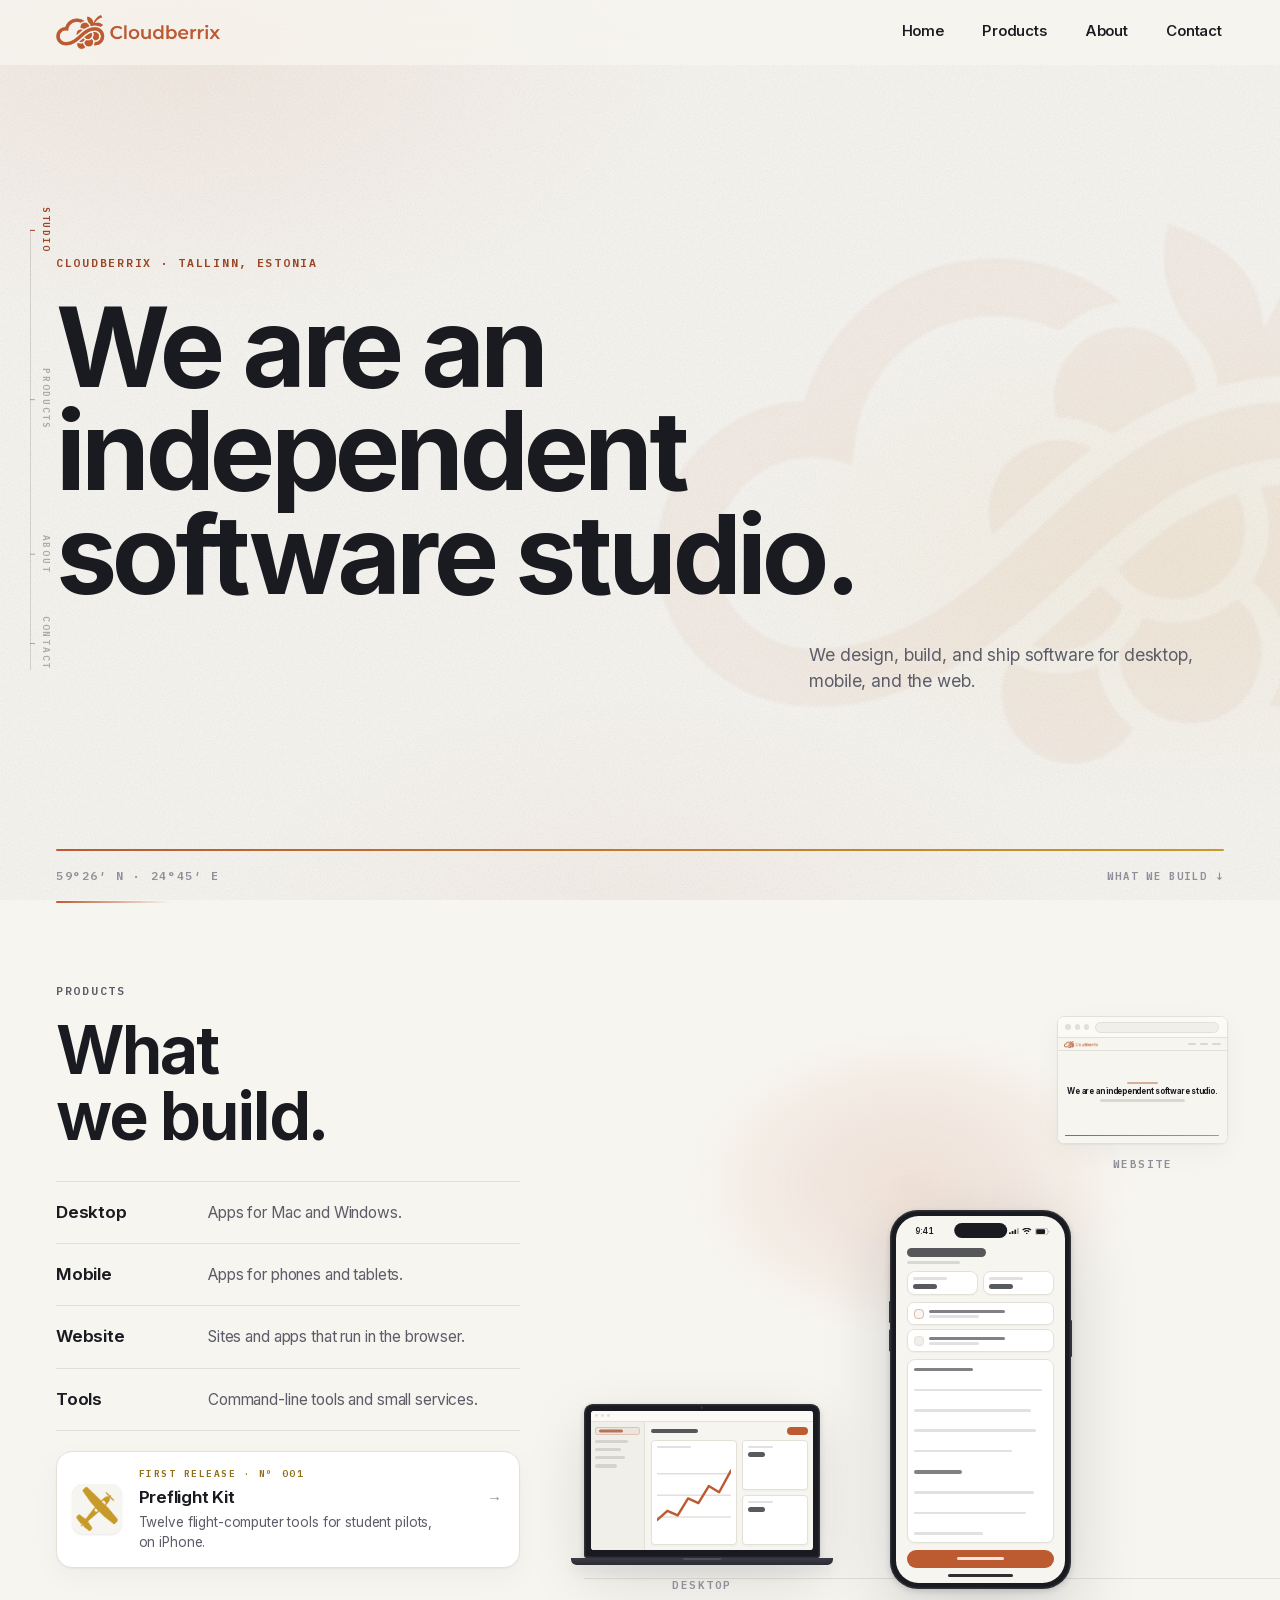
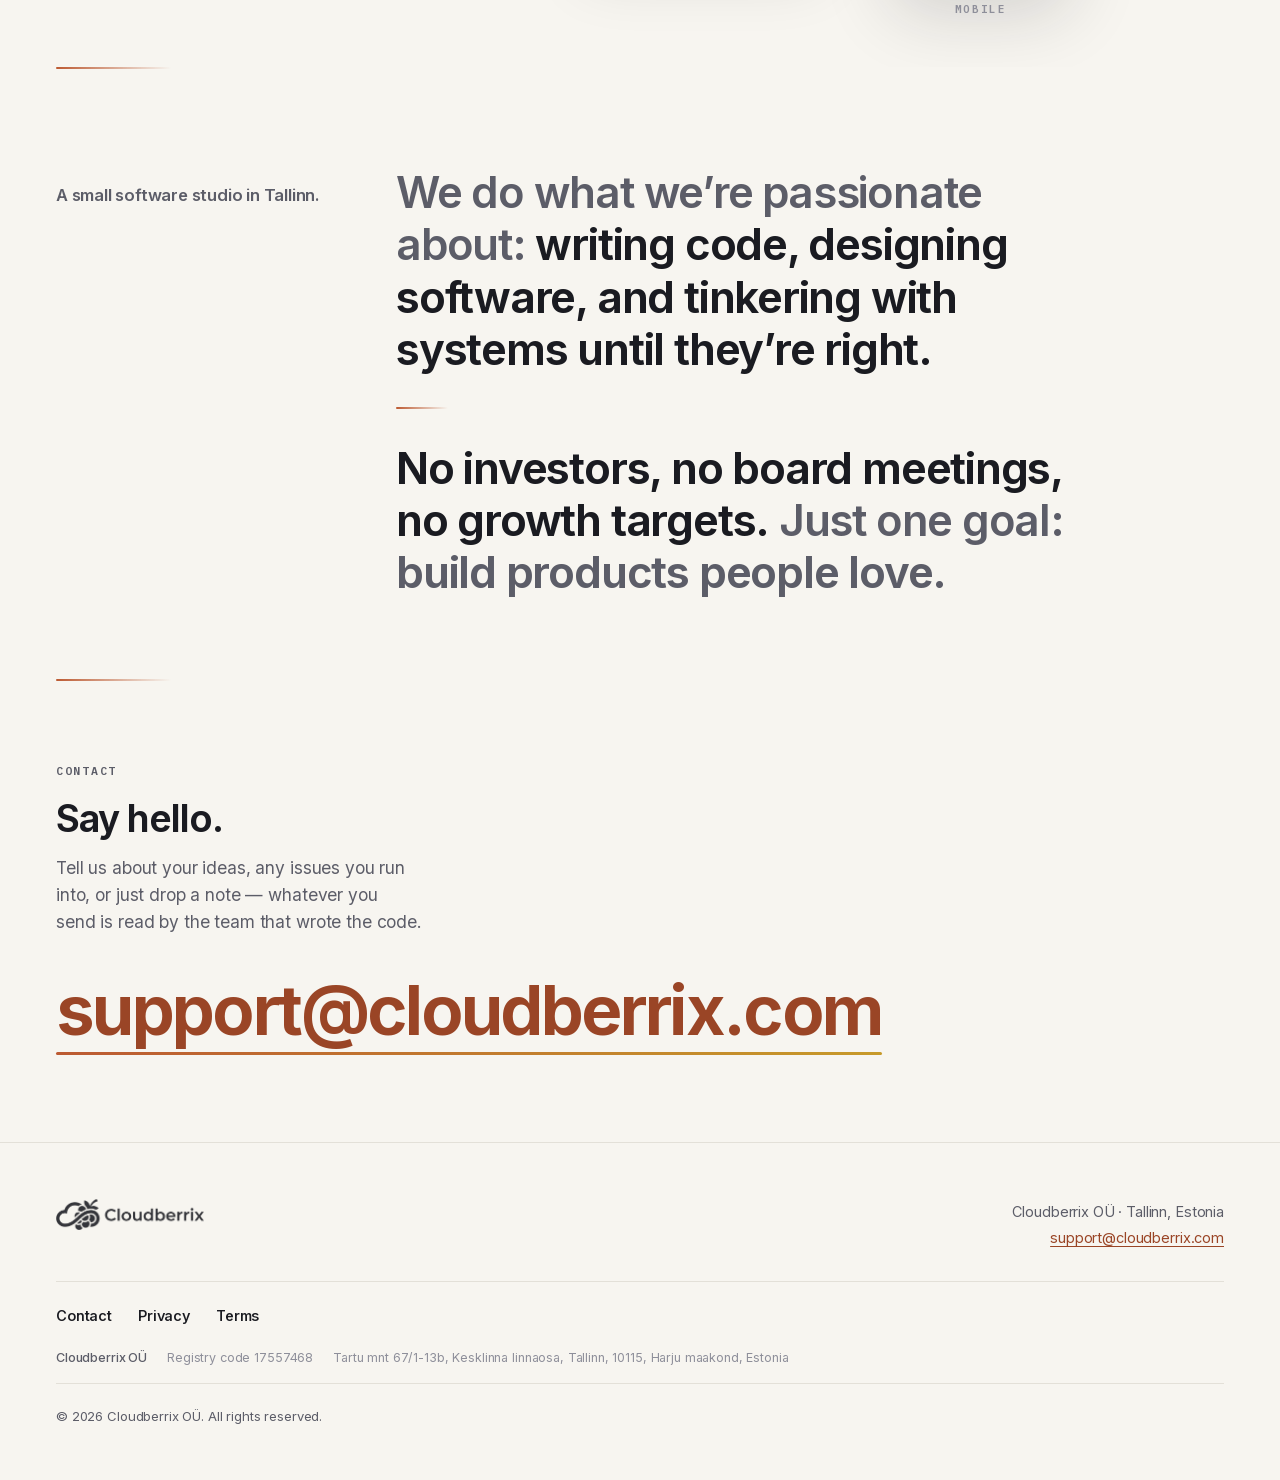
==== commit 9b5509f8: "Announce Preflight Kit: its own page, and a row in the ledger The first release ends the "no product" ====
--- a/index.html
+++ b/index.html
@@ -97,6 +97,20 @@
             <div class="ledger-row"><dt>Website</dt><dd>Sites and apps that run in the browser.</dd></div>
             <div class="ledger-row"><dt>Tools</dt><dd>Command-line tools and small services.</dd></div>
           </dl>
+
+          <!-- The first thing we shipped, under the list of what we build.
+               It is a row and not a banner: the ledger above is still the
+               studio-level statement, and this opens the product's own page. -->
+          <a class="release reveal" href="preflight/">
+            <img class="release-icon" src="assets/preflight/icon-512.png"
+                 alt="" width="512" height="512" aria-hidden="true">
+            <span class="release-body">
+              <span class="release-eyebrow">First release · Nº 001</span>
+              <span class="release-name">Preflight Kit <i aria-hidden="true">&rarr;</i></span>
+              <span class="release-sub">Twelve flight-computer tools for student pilots,
+              on&nbsp;iPhone.</span>
+            </span>
+          </a>
         </div>
         <div class="stage-col">
       <div class="product-stage" role="img"
--- a/css/site.css
+++ b/css/site.css
@@ -353,6 +353,97 @@
   margin: 0;
   font-size: 15.5px;
   line-height: 1.5;
+  color: var(--ink-soft);
+}
+
+/* ---------- the first release, entered in the ledger it belongs to.
+   A row, not a banner: the ledger above still says what kinds of software
+   the studio builds, and this says what it has shipped. Amber, because on
+   this site amber is the release accent and nothing else uses it. */
+.release {
+  position: relative;
+  display: grid;
+  grid-template-columns: auto minmax(0, 1fr);
+  align-items: center;
+  gap: clamp(12px, 1.3vw, 17px);
+  margin-top: 20px;
+  padding: 14px 17px 15px 15px;
+  border: 1px solid var(--hairline);
+  border-radius: var(--r-card);
+  background: var(--sheet);
+  box-shadow: var(--lift);
+  text-decoration: none;
+  color: inherit;
+  overflow: hidden;
+  transition: border-color 0.25s var(--ease-out),
+              box-shadow 0.25s var(--ease-out),
+              transform 0.25s var(--ease-out);
+}
+/* the studio rail, drawn down the edge as the row is reached for */
+.release::before {
+  content: '';
+  position: absolute;
+  left: 0;
+  top: 0;
+  bottom: 0;
+  width: 3px;
+  background: linear-gradient(180deg, var(--copper) 0%, var(--amber) 100%);
+  transform: scaleY(0);
+  transform-origin: 50% 0;
+  transition: transform 0.4s var(--ease-out);
+}
+.release:hover,
+.release:focus-visible {
+  border-color: color-mix(in srgb, var(--amber) 52%, var(--hairline));
+  box-shadow: var(--lift-hover);
+  transform: translateY(-1px);
+}
+.release:hover::before,
+.release:focus-visible::before { transform: scaleY(1); }
+
+.release-icon {
+  width: clamp(42px, 4vw, 50px);
+  height: auto;
+  border-radius: 22.4%;
+  box-shadow:
+    0 1px 2px rgba(26, 27, 33, 0.10),
+    inset 0 0 0 1px rgba(26, 27, 33, 0.06);
+}
+.release-body { display: block; min-width: 0; }
+.release-eyebrow {
+  display: block;
+  font-family: var(--font-mono);
+  font-weight: 600;
+  font-size: 9.5px;
+  letter-spacing: 0.16em;
+  text-transform: uppercase;
+  color: var(--amber-deep);
+}
+.release-name {
+  display: flex;
+  align-items: baseline;
+  justify-content: space-between;
+  gap: 12px;
+  margin-top: 3px;
+  font-family: var(--font-display);
+  font-weight: 640;
+  font-size: 1.06rem;
+  letter-spacing: -0.014em;
+  color: var(--ink);
+}
+.release-name i {
+  font-style: normal;
+  font-size: 15px;
+  color: var(--ink-faint);
+  transition: transform 0.25s var(--ease-out), color 0.25s var(--ease-out);
+}
+.release:hover .release-name i,
+.release:focus-visible .release-name i { transform: translateX(3px); color: var(--copper-deep); }
+.release-sub {
+  display: block;
+  margin-top: 2px;
+  font-size: 13.5px;
+  line-height: 1.45;
   color: var(--ink-soft);
 }
 
@@ -1267,6 +1358,8 @@
   .creed p + p::before,
   .contact-mail::after { transform: scaleX(1); transition: none; }
   .hero-down span { animation: none; }
+  .release, .release::before, .release-name i { transition: none; }
+  .release::before { transform: scaleY(1); }
 }
 
 /* ------------------------------------------------ responsive */
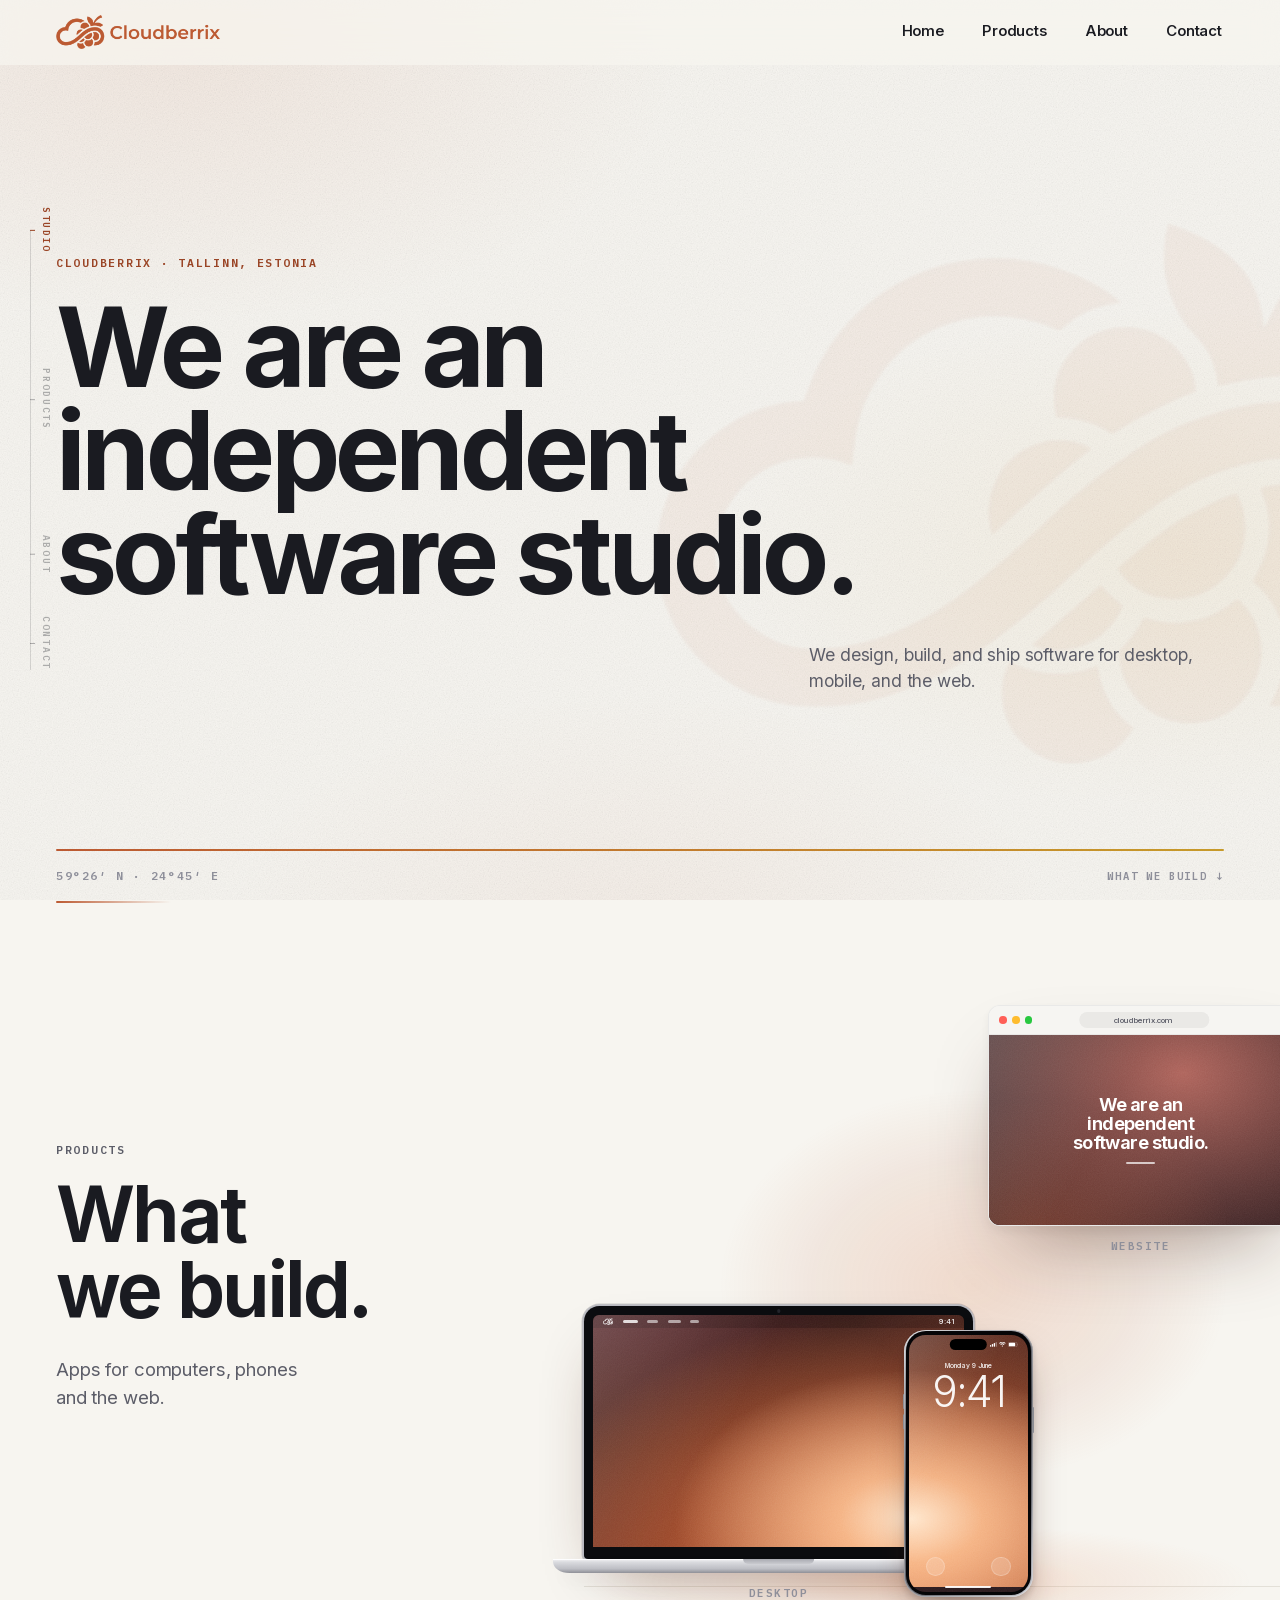
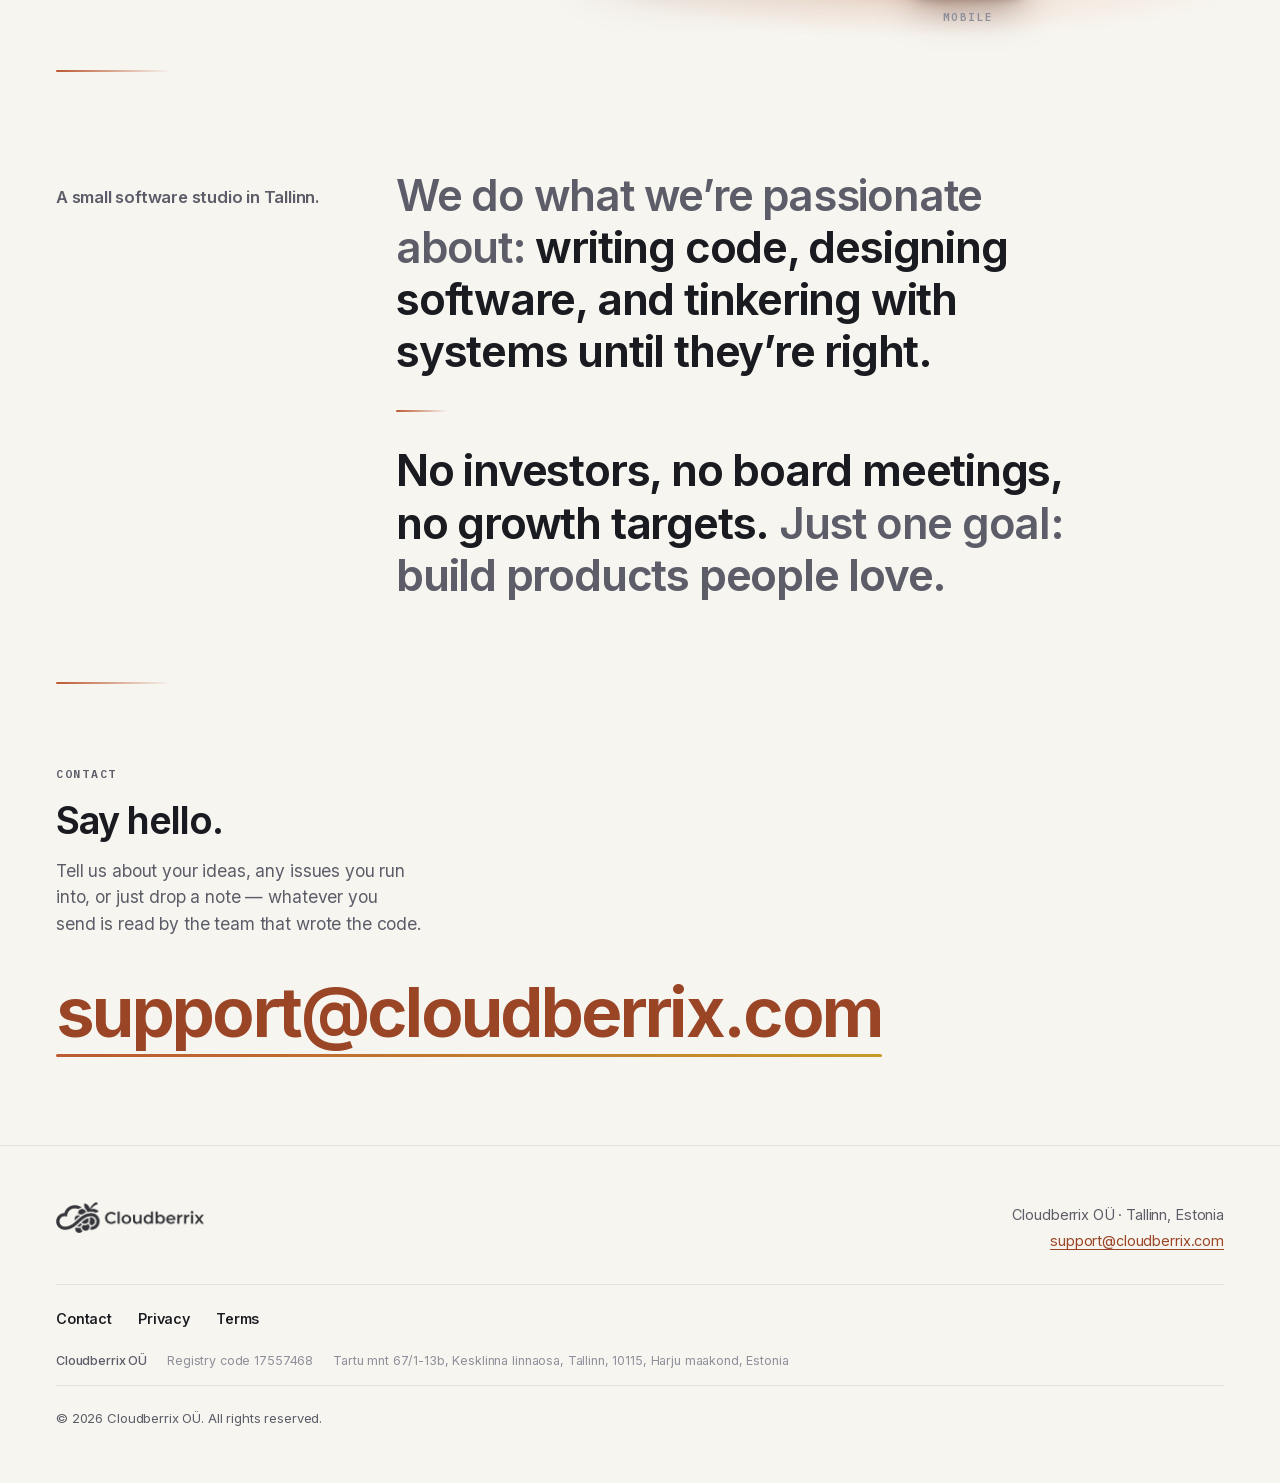
==== commit c6ad9cf6: "Make the product section vague and light its devices The home page's product section no longer names" ====
--- a/index.html
+++ b/index.html
@@ -82,72 +82,26 @@
   </section>
 
   <!-- ============================================= PRODUCTS
-       No product named, none shown. The ledger says what kinds of
-       software the studio builds; the stage puts the three kinds of
-       screen in one picture — the studio mark on each, nothing more. -->
+       Deliberately vague: no product named, none shown, no link out.
+       One sentence beside the stage — the picture carries the rest. -->
   <section class="chapter product" id="apps" aria-labelledby="apps-title">
     <div class="shell">
       <div class="product-head">
         <div>
           <p class="eyebrow reveal">Products</p>
           <h2 id="apps-title" class="reveal">What we&nbsp;build.</h2>
-          <dl class="product-ledger reveal">
-            <div class="ledger-row"><dt>Desktop</dt><dd>Apps for Mac and Windows.</dd></div>
-            <div class="ledger-row"><dt>Mobile</dt><dd>Apps for phones and tablets.</dd></div>
-            <div class="ledger-row"><dt>Website</dt><dd>Sites and apps that run in the browser.</dd></div>
-            <div class="ledger-row"><dt>Tools</dt><dd>Command-line tools and small services.</dd></div>
-          </dl>
-
-          <!-- The first thing we shipped, under the list of what we build.
-               It is a row and not a banner: the ledger above is still the
-               studio-level statement, and this opens the product's own page. -->
-          <a class="release reveal" href="preflight/">
-            <img class="release-icon" src="assets/preflight/icon-512.png"
-                 alt="" width="512" height="512" aria-hidden="true">
-            <span class="release-body">
-              <span class="release-eyebrow">First release · Nº 001</span>
-              <span class="release-name">Preflight Kit <i aria-hidden="true">&rarr;</i></span>
-              <span class="release-sub">Twelve flight-computer tools for student pilots,
-              on&nbsp;iPhone.</span>
-            </span>
-          </a>
+          <p class="product-lede reveal">Apps for computers, phones and the&nbsp;web.</p>
         </div>
         <div class="stage-col">
       <div class="product-stage" role="img"
-           aria-label="A laptop and a phone running unnamed apps, and a browser window showing the cloudberrix.com home page in miniature.">
+           aria-label="A laptop, a phone and a browser window, every screen lit by the same warm light.">
+        <span class="stage-floor" aria-hidden="true"></span>
+
         <figure class="stage-fig fig-desktop reveal">
           <div class="laptop" aria-hidden="true">
             <div class="lap-lid">
-              <div class="lap-screen">
-                <div class="lap-titlebar"><i></i><i></i><i></i></div>
-                <div class="lap-work">
-                  <div class="lap-side">
-                    <div class="lap-active"></div>
-                    <div class="g"></div>
-                    <div class="g"></div>
-                    <div class="g"></div>
-                    <div class="g"></div>
-                  </div>
-                  <div class="lap-main">
-                    <div class="lap-toolbar"><span class="g g-ink g-ttl"></span><span class="g g-btn"></span></div>
-                    <div class="lap-cards">
-                      <div class="lap-card lap-chart">
-                        <span class="g"></span>
-                        <svg viewBox="0 0 100 56" preserveAspectRatio="none" xmlns="http://www.w3.org/2000/svg">
-                          <line x1="0" y1="14" x2="100" y2="14" stroke="var(--hairline)" stroke-width="1"/>
-                          <line x1="0" y1="28" x2="100" y2="28" stroke="var(--hairline)" stroke-width="1"/>
-                          <line x1="0" y1="42" x2="100" y2="42" stroke="var(--hairline)" stroke-width="1"/>
-                          <polyline points="0,44 14,38 28,41 42,30 56,33 70,22 84,26 100,12"
-                                    fill="none" stroke="var(--copper)" stroke-width="2.4"
-                                    stroke-linecap="round" stroke-linejoin="round"
-                                    vector-effect="non-scaling-stroke"/>
-                        </svg>
-                      </div>
-                      <div class="lap-card"><span class="g"></span><span class="g g-ink"></span></div>
-                      <div class="lap-card"><span class="g"></span><span class="g g-ink"></span></div>
-                    </div>
-                  </div>
-                </div>
+              <div class="scr lap-scr">
+                <div class="mac-bar"><i class="mk"></i><span class="bar"></span><span class="bar"></span><span class="bar"></span><span class="bar"></span><span class="mac-clock">9:41</span></div>
               </div>
             </div>
             <div class="lap-base"></div>
@@ -157,34 +111,19 @@
 
         <figure class="stage-fig fig-mobile reveal">
           <div class="phone" aria-hidden="true">
-            <div class="phone-screen">
-              <div class="p-status">
-                <span class="p-time">9:41</span>
-                <span class="p-glyphs">
+            <div class="phone-body">
+              <div class="scr phone-scr">
+                <span class="ls-island"></span>
+                <div class="ls-status">
                   <svg width="17" height="11" viewBox="0 0 17 11"><g fill="currentColor"><rect x="0" y="7" width="3" height="4" rx="1"/><rect x="4.5" y="5" width="3" height="6" rx="1"/><rect x="9" y="2.5" width="3" height="8.5" rx="1"/><rect x="13.5" y="0" width="3" height="11" rx="1" opacity=".35"/></g></svg>
                   <svg width="16" height="11" viewBox="0 0 16 11"><path fill="currentColor" d="M8 9.1a1.4 1.4 0 1 0 .01 2.81A1.4 1.4 0 0 0 8 9.1Zm-4.9-2.5 1.6 1.6a4.7 4.7 0 0 1 6.6 0l1.6-1.6a7 7 0 0 0-9.8 0ZM.2 3.7l1.6 1.6a8.7 8.7 0 0 1 12.4 0l1.6-1.6a11 11 0 0 0-15.6 0Z" transform="translate(0 -1)"/></svg>
                   <svg width="25" height="12" viewBox="0 0 25 12"><rect x=".5" y=".5" width="21" height="11" rx="3.5" fill="none" stroke="currentColor" opacity=".4"/><rect x="2" y="2" width="15" height="8" rx="2" fill="currentColor"/><path d="M23 4v4a2.2 2.2 0 0 0 0-4Z" fill="currentColor" opacity=".4"/></svg>
-                </span>
+                </div>
+                <div class="ls-date">Monday 9 June</div>
+                <div class="ls-time">9:41</div>
+                <div class="ls-foot"><i></i><i></i></div>
+                <div class="ls-home"></div>
               </div>
-              <div class="p-ui">
-                <span class="g g-ink p-ttl"></span>
-                <span class="g p-sub"></span>
-                <div class="p-duo">
-                  <div class="p-card"><span class="g"></span><span class="g g-ink"></span></div>
-                  <div class="p-card"><span class="g"></span><span class="g g-ink"></span></div>
-                </div>
-                <div class="p-rows">
-                  <div class="p-row is-live"><i></i><div><span class="g"></span><span class="g"></span></div></div>
-                  <div class="p-row"><i></i><div><span class="g"></span><span class="g"></span></div></div>
-                </div>
-                <div class="p-panel">
-                  <span class="g"></span><span class="g"></span><span class="g"></span>
-                  <span class="g"></span><span class="g"></span><span class="g"></span>
-                  <span class="g"></span><span class="g"></span><span class="g"></span>
-                </div>
-                <div class="p-go"><span class="g"></span></div>
-              </div>
-              <div class="p-home"></div>
             </div>
           </div>
           <figcaption class="stage-cap">Mobile</figcaption>
@@ -192,18 +131,10 @@
 
         <figure class="stage-fig fig-web reveal">
           <div class="win" aria-hidden="true">
-            <div class="win-bar"><span class="win-dots"><i></i><i></i><i></i></span><span class="win-url"></span></div>
-            <div class="win-body">
-              <div class="win-mini-head">
-                <img src="assets/logo-full.png" alt="" width="964" height="200">
-                <span class="win-mini-nav"><span class="g"></span><span class="g"></span><span class="g"></span></span>
-              </div>
-              <div class="win-mini-hero">
-                <span class="g g-eyebrow"></span>
-                <p class="win-mini-title">We are an independent software&nbsp;studio.</p>
-                <span class="g g-lede"></span>
-              </div>
-              <div class="win-mini-rail"></div>
+            <div class="win-bar"><span class="win-dots"><i></i><i></i><i></i></span><span class="win-url">cloudberrix.com</span></div>
+            <div class="scr win-scr">
+              <p class="win-line">We are an independent software&nbsp;studio.</p>
+              <span class="win-rule"></span>
             </div>
           </div>
           <figcaption class="stage-cap">Website</figcaption>
--- a/css/site.css
+++ b/css/site.css
@@ -312,11 +312,11 @@
   78% { transform: translateY(4px); opacity: 1; }
 }
 
-/* ---------- products: the ledger and the stage */
-/* No product is named and none is shown. Words left, picture right — and
-   the picture runs off the right edge of the page rather than floating in
-   the middle of a void. The crop is the point: there is more software
-   than fits in the frame. */
+/* ---------- products: one sentence and the stage */
+/* Deliberately vague: no product is named, shown or linked. Words left,
+   picture right — and the picture runs off the right edge of the page
+   rather than floating in the middle of a void. The crop is the point:
+   there is more software than fits in the frame. */
 .product { overflow: hidden; }
 .product-head {
   display: grid;
@@ -325,135 +325,30 @@
   align-items: center;
 }
 .product-head h2 {
-  font-size: clamp(2.3rem, 5.2vw, 4.3rem);
+  font-size: clamp(2.6rem, 6vw, 5.2rem);
   line-height: 0.98;
   letter-spacing: -0.035em;
   max-width: 8ch;
 }
-.product-ledger {
-  margin: clamp(26px, 3.6vh, 40px) 0 0;
-  border-top: 1px solid var(--hairline);
-}
-.ledger-row {
-  display: grid;
-  grid-template-columns: 8em minmax(0, 1fr);
-  gap: 16px;
-  align-items: baseline;
-  padding: 17px 0;
-  border-bottom: 1px solid var(--hairline);
-}
-.ledger-row dt {
-  font-family: var(--font-display);
-  font-weight: 640;
-  font-size: 1.06rem;
-  letter-spacing: -0.012em;
-  color: var(--ink);
-}
-.ledger-row dd {
-  margin: 0;
-  font-size: 15.5px;
+.product-lede {
+  max-width: 17em;
+  margin: clamp(22px, 3.2vh, 34px) 0 0;
+  font-size: clamp(1.08rem, 1.45vw, 1.34rem);
   line-height: 1.5;
   color: var(--ink-soft);
-}
-
-/* ---------- the first release, entered in the ledger it belongs to.
-   A row, not a banner: the ledger above still says what kinds of software
-   the studio builds, and this says what it has shipped. Amber, because on
-   this site amber is the release accent and nothing else uses it. */
-.release {
-  position: relative;
-  display: grid;
-  grid-template-columns: auto minmax(0, 1fr);
-  align-items: center;
-  gap: clamp(12px, 1.3vw, 17px);
-  margin-top: 20px;
-  padding: 14px 17px 15px 15px;
-  border: 1px solid var(--hairline);
-  border-radius: var(--r-card);
-  background: var(--sheet);
-  box-shadow: var(--lift);
-  text-decoration: none;
-  color: inherit;
-  overflow: hidden;
-  transition: border-color 0.25s var(--ease-out),
-              box-shadow 0.25s var(--ease-out),
-              transform 0.25s var(--ease-out);
-}
-/* the studio rail, drawn down the edge as the row is reached for */
-.release::before {
-  content: '';
-  position: absolute;
-  left: 0;
-  top: 0;
-  bottom: 0;
-  width: 3px;
-  background: linear-gradient(180deg, var(--copper) 0%, var(--amber) 100%);
-  transform: scaleY(0);
-  transform-origin: 50% 0;
-  transition: transform 0.4s var(--ease-out);
-}
-.release:hover,
-.release:focus-visible {
-  border-color: color-mix(in srgb, var(--amber) 52%, var(--hairline));
-  box-shadow: var(--lift-hover);
-  transform: translateY(-1px);
-}
-.release:hover::before,
-.release:focus-visible::before { transform: scaleY(1); }
-
-.release-icon {
-  width: clamp(42px, 4vw, 50px);
-  height: auto;
-  border-radius: 22.4%;
-  box-shadow:
-    0 1px 2px rgba(26, 27, 33, 0.10),
-    inset 0 0 0 1px rgba(26, 27, 33, 0.06);
-}
-.release-body { display: block; min-width: 0; }
-.release-eyebrow {
-  display: block;
-  font-family: var(--font-mono);
-  font-weight: 600;
-  font-size: 9.5px;
-  letter-spacing: 0.16em;
-  text-transform: uppercase;
-  color: var(--amber-deep);
-}
-.release-name {
-  display: flex;
-  align-items: baseline;
-  justify-content: space-between;
-  gap: 12px;
-  margin-top: 3px;
-  font-family: var(--font-display);
-  font-weight: 640;
-  font-size: 1.06rem;
-  letter-spacing: -0.014em;
-  color: var(--ink);
-}
-.release-name i {
-  font-style: normal;
-  font-size: 15px;
-  color: var(--ink-faint);
-  transition: transform 0.25s var(--ease-out), color 0.25s var(--ease-out);
-}
-.release:hover .release-name i,
-.release:focus-visible .release-name i { transform: translateX(3px); color: var(--copper-deep); }
-.release-sub {
-  display: block;
-  margin-top: 2px;
-  font-size: 13.5px;
-  line-height: 1.45;
-  color: var(--ink-soft);
-}
-
-/* ---------- the stage: three kinds of screen in one picture.
+  text-wrap: pretty;
+}
+
+/* ---------- the stage: three devices, one light.
    --sw is the stage's own measured width (site.js writes it), so every
    frame is a fraction of the stage and the composition scales as one
-   picture. The three read as a diagonal — laptop grounded at the left,
-   phone rising through the middle, browser floating clear at the top
-   right. They overlap only where overlap means depth, never where it
-   would hide what a screen is showing.
+   picture: laptop grounded at the left, phone standing in front of its
+   right shoulder, browser floating clear at the top right.
+
+   Every screen is a window onto the same copper dawn (--wall). site.js
+   sizes the field to the whole stage and shows each screen its own slice,
+   re-cut as the devices drift, so the light holds still behind them.
+   Copper and dusk only — no amber, because nothing here is a release.
 
    The column's right edge is pulled onto the viewport edge at every
    width, so the browser's crop is a constant property of the
@@ -464,11 +359,18 @@
 .product-stage {
   position: relative;
   margin-top: clamp(12px, 2vh, 26px);
-  aspect-ratio: 1.25;
+  aspect-ratio: 1.22;
   /* fallback until site.js measures; keeps the frames sane without JS */
   --sw: min(700px, 58vw);
-}
-/* the horizon the laptop stands on */
+  --wall:
+    radial-gradient(34% 26% at 47% 88%, #FFE6CC 0%, rgba(255, 196, 148, 0.8) 30%, rgba(255, 170, 120, 0) 100%),
+    radial-gradient(68% 52% at 46% 92%, rgba(232, 128, 76, 0.95) 0%, rgba(188, 90, 50, 0.72) 42%, rgba(188, 90, 50, 0) 78%),
+    radial-gradient(58% 48% at 86% 10%, rgba(214, 120, 108, 0.78) 0%, rgba(214, 120, 108, 0) 72%),
+    radial-gradient(40% 34% at 64% 40%, rgba(200, 96, 62, 0.45) 0%, rgba(200, 96, 62, 0) 74%),
+    radial-gradient(46% 50% at 6% 40%, rgba(128, 54, 66, 0.6) 0%, rgba(128, 54, 66, 0) 72%),
+    linear-gradient(180deg, #1B1519 0%, #2A1A1D 38%, #4B231B 68%, #7C3421 100%);
+}
+/* the horizon the devices stand on */
 .product-stage::before {
   content: '';
   position: absolute;
@@ -478,26 +380,35 @@
   height: 1px;
   background: var(--hairline);
 }
-/* one wash of studio copper behind the climb — amber stays reserved for
-   first-release accents, and nothing on this stage is a release */
+/* the glow the screens throw into the room */
 .product-stage::after {
   content: '';
   position: absolute;
   z-index: 0;
-  left: 4%;
-  top: -4%;
-  width: 86%;
-  aspect-ratio: 1.45;
-  background: radial-gradient(closest-side, rgba(188, 90, 50, 0.13) 0%, rgba(188, 90, 50, 0.065) 46%, rgba(188, 90, 50, 0) 74%);
+  left: 8%;
+  top: 6%;
+  width: 96%;
+  aspect-ratio: 1.3;
+  background: radial-gradient(closest-side, rgba(214, 112, 64, 0.20) 0%, rgba(188, 90, 50, 0.09) 48%, rgba(188, 90, 50, 0) 76%);
   pointer-events: none;
   transform: translateY(var(--wy, 0px));
 }
+/* and the pool it leaves on the table */
+.stage-floor {
+  position: absolute;
+  z-index: 0;
+  left: 0;
+  right: 4%;
+  bottom: -9%;
+  height: 20%;
+  background: radial-gradient(closest-side, rgba(226, 124, 72, 0.30) 0%, rgba(226, 124, 72, 0.10) 50%, rgba(226, 124, 72, 0) 100%);
+  pointer-events: none;
+}
 
 .stage-fig { position: absolute; margin: 0; }
 .fig-desktop { left: 0; bottom: 0; z-index: 1; }
-.fig-mobile { left: 44%; bottom: 0; z-index: 3; }
-.fig-web { left: 68%; top: 3%; z-index: 2; }
-.fig-mobile .phone { --phone-w: calc(var(--sw) * 0.26); }
+.fig-mobile { left: 46%; bottom: 0; z-index: 3; }
+.fig-web { left: 58%; top: 2%; z-index: 2; }
 
 /* captions hang under their frames like annotations */
 .stage-cap {
@@ -514,12 +425,48 @@
   white-space: nowrap;
   color: var(--ink-faint);
 }
+
+/* ---------- a lit screen: the shared light, under glass and grain.
+   Without JS each screen shows the whole field (cover), which still
+   reads as light. */
+.scr {
+  position: relative;
+  overflow: hidden;
+  background: var(--wall);
+  background-color: #2A1A1D;
+  background-size: cover;
+  background-repeat: no-repeat;
+  color: #fff;
+}
+/* glass: one raking highlight across the panel */
+.scr::before {
+  content: '';
+  position: absolute;
+  inset: 0;
+  z-index: 3;
+  background: linear-gradient(118deg, rgba(255, 255, 255, 0.17) 0%, rgba(255, 255, 255, 0.05) 26%, rgba(255, 255, 255, 0) 40%);
+  pointer-events: none;
+}
+/* grain, so the light reads as light and not as a gradient */
+.scr::after {
+  content: '';
+  position: absolute;
+  inset: 0;
+  z-index: 2;
+  opacity: 0.22;
+  mix-blend-mode: soft-light;
+  background-image: url("data:image/svg+xml;utf8,<svg xmlns='http://www.w3.org/2000/svg' width='180' height='180'><filter id='n'><feTurbulence type='fractalNoise' baseFrequency='.85' numOctaves='2' stitchTiles='stitch'/><feColorMatrix values='0 0 0 0 1 0 0 0 0 1 0 0 0 0 1 0 0 0 .9 0'/></filter><rect width='100%' height='100%' filter='url(%23n)'/></svg>");
+  pointer-events: none;
+}
+.scr > * { position: relative; z-index: 1; }
+
 /* ---------- the hand-built device frame */
 /* True iPhone proportions: 9:19.5 screen, even bezels, side buttons.
    Every interior metric scales with the frame: --p is one "design pixel"
    (the 304px-wide reference frame = 1.0), so the screen reads identically
    at whatever size the stage sets — no fixed-px content rattling inside
-   a larger frame. */
+   a larger frame. The Preflight Kit page builds its phones on this frame
+   too; the home stage dresses it in titanium below. */
 .phone {
   --phone-w: min(304px, 78vw);
   --p: calc(var(--phone-w) / 304);
@@ -580,275 +527,173 @@
   border-radius: 999px;
 }
 
-.p-status {
+/* ---------- the stage's phone: titanium rim, black glass, lock screen */
+.fig-mobile .phone { --phone-w: calc(var(--sw) * 0.185); }
+.product-stage .phone {
+  background: linear-gradient(140deg, #D2D3D8 0%, #8C8D94 16%, #45464D 46%, #6E6F76 74%, #C4C5CB 100%);
+  border-radius: 17% / 7.9%;
+  padding: calc(var(--p) * 4);
+  box-shadow:
+    inset 0 0 0 1px rgba(255, 255, 255, 0.35),
+    0 calc(var(--p) * 8) calc(var(--p) * 16) rgba(26, 27, 33, 0.16),
+    0 calc(var(--p) * 50) calc(var(--p) * 90) calc(var(--p) * -30) rgba(70, 28, 14, 0.5);
+}
+.product-stage .phone::before,
+.product-stage .phone::after { background: #8C8D94; }
+.product-stage .phone::after { box-shadow: 0 calc(var(--p) * 48) 0 #8C8D94; }
+.phone-body {
+  background: #050507;
+  border-radius: calc(var(--p) * 47);
+  padding: calc(var(--p) * 8);
+}
+.phone-scr {
+  display: flex;
+  flex-direction: column;
+  align-items: center;
+  aspect-ratio: 9 / 19.5;
+  border-radius: calc(var(--p) * 39);
+}
+.ls-island {
+  position: absolute;
+  z-index: 4;
+  top: calc(var(--p) * 11);
+  left: 50%;
+  transform: translateX(-50%);
+  width: calc(var(--p) * 86);
+  height: calc(var(--p) * 25);
+  border-radius: 999px;
+  background: #000;
+}
+.ls-status {
+  align-self: stretch;
+  display: flex;
+  justify-content: flex-end;
+  align-items: center;
+  gap: calc(var(--p) * 5);
+  height: calc(var(--p) * 47);
+  padding: 0 calc(var(--p) * 22);
+}
+.ls-status svg:nth-child(1) { width: calc(var(--p) * 17); }
+.ls-status svg:nth-child(2) { width: calc(var(--p) * 16); }
+.ls-status svg:nth-child(3) { width: calc(var(--p) * 25); }
+.ls-date {
+  margin-top: calc(var(--p) * 14);
+  font-size: calc(var(--p) * 16);
+  font-weight: 560;
+  letter-spacing: 0;
+  color: rgba(255, 255, 255, 0.86);
+}
+.ls-time {
+  margin-top: calc(var(--p) * -2);
+  font-family: var(--font-display);
+  font-size: calc(var(--p) * 100);
+  font-weight: 300;
+  line-height: 1;
+  letter-spacing: -0.045em;
+  color: rgba(255, 255, 255, 0.94);
+}
+/* torch and camera, as glass */
+.ls-foot {
+  margin-top: auto;
+  align-self: stretch;
   display: flex;
   justify-content: space-between;
-  align-items: center;
-  height: calc(var(--p) * 26);
-  padding: 0 calc(var(--p) * 8) 0 calc(var(--p) * 14);
-  color: var(--ink);
-}
-.p-time {
-  font-family: var(--font-body);
-  font-variant-numeric: tabular-nums;
-  font-weight: 600;
-  font-size: calc(var(--p) * 14);
-  letter-spacing: 0.01em;
-}
-.p-glyphs { display: inline-flex; align-items: center; gap: calc(var(--p) * 5); }
-.p-glyphs svg:nth-child(1) { width: calc(var(--p) * 17); }
-.p-glyphs svg:nth-child(2) { width: calc(var(--p) * 16); }
-.p-glyphs svg:nth-child(3) { width: calc(var(--p) * 25); }
-
-/* ---------- the phone's screen: a generic app.
-   No product — an anonymous interface greeked in the site's own
-   component language: bone ground, sheet cards, hairline borders,
-   pill bars for text, one copper moment (the primary button). */
-.p-ui {
-  flex: 1;
-  display: flex;
-  flex-direction: column;
-  gap: calc(var(--p) * 12);
-  padding-top: calc(var(--p) * 16);
-  min-height: 0;
-}
-/* greeked text: a pill bar wherever type would sit */
-.g {
-  height: calc(var(--p) * 5);
-  border-radius: 999px;
-  background: color-mix(in srgb, var(--ink) 13%, transparent);
-}
-.g-ink { background: color-mix(in srgb, var(--ink) 72%, transparent); }
-
-.p-ttl { width: 54%; height: calc(var(--p) * 14); }
-.p-sub { width: 36%; margin-top: calc(var(--p) * -5); }
-.p-duo {
-  display: grid;
-  grid-template-columns: 1fr 1fr;
-  gap: calc(var(--p) * 8);
-}
-.p-card {
-  background: var(--sheet);
-  border: 1px solid var(--hairline);
-  border-radius: calc(var(--p) * 13);
-  padding: calc(var(--p) * 9);
-  box-shadow: 0 1px 2px rgba(26, 27, 33, 0.04);
-  display: flex;
-  flex-direction: column;
-  gap: calc(var(--p) * 6);
-}
-.p-card .g:first-child { width: 58%; height: calc(var(--p) * 4.5); }
-.p-card .g-ink { width: 40%; height: calc(var(--p) * 9); }
-.p-rows {
-  display: flex;
-  flex-direction: column;
-  gap: calc(var(--p) * 7);
-}
-/* the tall middle is a detail panel, so the screen reads full */
-.p-panel {
-  flex: 1;
-  min-height: 0;
-  background: var(--sheet);
-  border: 1px solid var(--hairline);
-  border-radius: calc(var(--p) * 13);
-  box-shadow: 0 1px 2px rgba(26, 27, 33, 0.04);
-  padding: calc(var(--p) * 12) calc(var(--p) * 11);
-  display: flex;
-  flex-direction: column;
-  justify-content: space-between;
-}
-.p-panel .g { height: calc(var(--p) * 4.5); }
-.p-panel .g:nth-child(1) { width: 44%; height: calc(var(--p) * 6); background: color-mix(in srgb, var(--ink) 55%, transparent); }
-.p-panel .g:nth-child(2) { width: 96%; }
-.p-panel .g:nth-child(3) { width: 88%; }
-.p-panel .g:nth-child(4) { width: 92%; }
-.p-panel .g:nth-child(5) { width: 74%; }
-.p-panel .g:nth-child(6) { width: 36%; height: calc(var(--p) * 6); background: color-mix(in srgb, var(--ink) 55%, transparent); }
-.p-panel .g:nth-child(7) { width: 90%; }
-.p-panel .g:nth-child(8) { width: 84%; }
-.p-panel .g:nth-child(9) { width: 52%; }
-.p-row {
-  display: flex;
-  align-items: center;
-  gap: calc(var(--p) * 9);
-  background: var(--sheet);
-  border: 1px solid var(--hairline);
-  border-radius: calc(var(--p) * 12);
-  padding: calc(var(--p) * 9) calc(var(--p) * 10);
-  box-shadow: 0 1px 2px rgba(26, 27, 33, 0.04);
-}
-.p-row i {
-  flex: none;
-  width: calc(var(--p) * 17);
-  height: calc(var(--p) * 17);
-  border-radius: calc(var(--p) * 6);
-  background: var(--recessed);
-  border: 1px solid var(--hairline);
-}
-.p-row.is-live i {
-  background: var(--copper-wash);
-  border-color: color-mix(in srgb, var(--copper) 30%, var(--hairline));
-}
-.p-row div { flex: 1; display: flex; flex-direction: column; gap: calc(var(--p) * 4); }
-.p-row .g:first-child { width: 64%; background: color-mix(in srgb, var(--ink) 55%, transparent); }
-.p-row .g:last-child { width: 42%; height: calc(var(--p) * 4); }
-/* the phone's one copper moment */
-.p-go {
-  flex: none;
-  height: calc(var(--p) * 30);
-  border-radius: 999px;
-  background: var(--copper);
-  display: flex;
-  align-items: center;
-  justify-content: center;
-}
-.p-go .g { width: 32%; background: rgba(255, 255, 255, 0.85); }
-
-.p-home {
-  align-self: center;
+  padding: 0 calc(var(--p) * 40);
+}
+.ls-foot i {
+  width: calc(var(--p) * 46);
+  height: calc(var(--p) * 46);
+  border-radius: 50%;
+  background: rgba(255, 255, 255, 0.16);
+  box-shadow: inset 0 0 0 1px rgba(255, 255, 255, 0.22);
+  -webkit-backdrop-filter: blur(8px);
+          backdrop-filter: blur(8px);
+}
+.ls-home {
   width: calc(var(--p) * 108);
   height: calc(var(--p) * 5);
+  margin: calc(var(--p) * 22) 0 calc(var(--p) * 9);
   border-radius: 999px;
-  background: var(--ink);
-  opacity: 0.9;
-  margin-top: calc(var(--p) * 10);
-}
-
-/* ---------- the laptop: --l is one design pixel of a 380px-wide reference */
+  background: rgba(255, 255, 255, 0.92);
+}
+
+/* ---------- the laptop: --l is one design pixel of a 380px-wide reference.
+   Black glass in an aluminium rim, on an aluminium base. */
 .laptop {
-  --lw: calc(var(--sw) * 0.34);
+  --lw: calc(var(--sw) * 0.56);
   --l: calc(var(--lw) / 380);
   width: var(--lw);
 }
 .lap-lid {
   position: relative;
-  background: var(--ink);
-  border-radius: calc(var(--l) * 14) calc(var(--l) * 14) calc(var(--l) * 5) calc(var(--l) * 5);
-  padding: calc(var(--l) * 12) calc(var(--l) * 11) calc(var(--l) * 12);
+  background: #0B0C0F;
+  border-radius: calc(var(--l) * 15) calc(var(--l) * 15) calc(var(--l) * 4) calc(var(--l) * 4);
+  padding: calc(var(--l) * 9) calc(var(--l) * 9) calc(var(--l) * 12);
   box-shadow:
-    inset 0 0 0 1.5px rgba(255, 255, 255, 0.09),
-    0 2px 6px rgba(26, 27, 33, 0.16),
-    0 20px 60px rgba(26, 27, 33, 0.12);
+    0 0 0 calc(var(--l) * 1.6) #B9BAC1,
+    0 0 0 calc(var(--l) * 2.4) rgba(26, 27, 33, 0.18),
+    0 calc(var(--l) * 30) calc(var(--l) * 60) calc(var(--l) * -24) rgba(70, 28, 14, 0.45);
 }
 /* camera */
 .lap-lid::before {
   content: '';
   position: absolute;
-  top: calc(var(--l) * 4.5);
+  top: calc(var(--l) * 3.2);
   left: 50%;
   transform: translateX(-50%);
-  width: calc(var(--l) * 4);
-  height: calc(var(--l) * 4);
+  width: calc(var(--l) * 3.4);
+  height: calc(var(--l) * 3.4);
   border-radius: 50%;
-  background: #33343d;
-}
-.lap-screen {
-  display: flex;
-  flex-direction: column;
+  background: #23242b;
+}
+.lap-scr {
   aspect-ratio: 16 / 10;
-  background: var(--bone);
-  border-radius: calc(var(--l) * 5);
-  overflow: hidden;
-}
-/* a generic desktop app fills it: titlebar · sidebar · toolbar · cards */
-.lap-titlebar {
+  border-radius: calc(var(--l) * 6) calc(var(--l) * 6) 0 0;
+}
+/* the menu bar: the studio mark, four menus, the clock */
+.mac-bar {
   display: flex;
   align-items: center;
-  gap: calc(var(--l) * 5);
-  height: calc(var(--l) * 17);
-  padding: 0 calc(var(--l) * 8);
-  background: var(--sheet-hi);
-  border-bottom: 1px solid var(--hairline);
-}
-.lap-titlebar i {
-  width: calc(var(--l) * 4.5);
-  height: calc(var(--l) * 4.5);
-  border-radius: 50%;
-  background: var(--hairline);
-}
-.lap-work { flex: 1; display: flex; min-height: 0; }
-.lap-side {
-  width: calc(var(--l) * 88);
-  background: var(--recessed);
-  border-right: 1px solid var(--hairline);
-  padding: calc(var(--l) * 8) calc(var(--l) * 7);
-  display: flex;
-  flex-direction: column;
-  gap: calc(var(--l) * 8);
-}
-.lap-side .g { height: calc(var(--l) * 5); }
-.lap-side .g:nth-child(2) { width: 74%; }
-.lap-side .g:nth-child(3) { width: 58%; }
-.lap-side .g:nth-child(4) { width: 66%; }
-.lap-side .g:nth-child(5) { width: 48%; }
-/* the active item wears the studio's wash */
-.lap-active {
-  position: relative;
-  height: calc(var(--l) * 14);
-  border-radius: calc(var(--l) * 4);
-  background: var(--copper-wash);
-  border: 1px solid color-mix(in srgb, var(--copper) 25%, transparent);
-}
-.lap-active::after {
-  content: '';
-  position: absolute;
-  left: calc(var(--l) * 5);
-  top: 50%;
-  transform: translateY(-50%);
-  width: 56%;
-  height: calc(var(--l) * 5);
+  gap: calc(var(--l) * 9);
+  height: calc(var(--l) * 13);
+  padding: 0 calc(var(--l) * 10);
+  background: rgba(20, 12, 12, 0.22);
+  -webkit-backdrop-filter: blur(6px);
+          backdrop-filter: blur(6px);
+}
+.mac-bar .mk {
+  width: calc(var(--l) * 10);
+  height: calc(var(--l) * 7.2);
+  background: rgba(255, 255, 255, 0.92);
+  -webkit-mask: url(../assets/logo-mark.png) center / contain no-repeat;
+          mask: url(../assets/logo-mark.png) center / contain no-repeat;
+}
+.mac-bar .bar {
+  height: calc(var(--l) * 3);
   border-radius: 999px;
-  background: color-mix(in srgb, var(--copper-deep) 70%, transparent);
-}
-.lap-main {
-  flex: 1;
-  min-width: 0;
-  padding: calc(var(--l) * 9);
-  display: flex;
-  flex-direction: column;
-  gap: calc(var(--l) * 8);
-}
-.lap-toolbar { display: flex; align-items: center; gap: calc(var(--l) * 6); }
-.lap-toolbar .g-ttl { width: calc(var(--l) * 76); height: calc(var(--l) * 7); }
-.lap-toolbar .g-btn {
+  background: rgba(255, 255, 255, 0.55);
+}
+.mac-bar .bar:nth-of-type(1) { width: calc(var(--l) * 15); background: rgba(255, 255, 255, 0.82); }
+.mac-bar .bar:nth-of-type(2) { width: calc(var(--l) * 11); }
+.mac-bar .bar:nth-of-type(3) { width: calc(var(--l) * 13); }
+.mac-bar .bar:nth-of-type(4) { width: calc(var(--l) * 9); }
+.mac-clock {
   margin-left: auto;
-  width: calc(var(--l) * 34);
-  height: calc(var(--l) * 12);
-  border-radius: 999px;
-  background: var(--copper);
-}
-.lap-cards {
-  flex: 1;
-  min-height: 0;
-  display: grid;
-  grid-template-columns: 1.3fr 1fr;
-  grid-template-rows: 1fr 1fr;
-  gap: calc(var(--l) * 8);
-}
-.lap-card {
-  background: var(--sheet);
-  border: 1px solid var(--hairline);
-  border-radius: calc(var(--l) * 6);
-  box-shadow: 0 1px 2px rgba(26, 27, 33, 0.04);
-  padding: calc(var(--l) * 8);
-  display: flex;
-  flex-direction: column;
-  gap: calc(var(--l) * 6);
-  min-height: 0;
-}
-.lap-card .g { width: 46%; height: calc(var(--l) * 4.5); }
-.lap-card .g-ink { width: 32%; height: calc(var(--l) * 8); }
-/* the tall card charts something, quietly */
-.lap-chart { grid-row: 1 / 3; }
-.lap-chart svg { flex: 1; width: 100%; height: auto; min-height: 0; }
+  font-size: calc(var(--l) * 7);
+  font-weight: 560;
+  letter-spacing: 0.01em;
+  color: rgba(255, 255, 255, 0.9);
+}
 /* the base, a little wider than the lid, with the trackpad notch */
 .lap-base {
   position: relative;
-  margin: 0 calc(var(--l) * -20);
-  height: calc(var(--l) * 11);
-  background: linear-gradient(#3b3c46, #2a2b33);
-  border-radius: 0 0 calc(var(--l) * 9) calc(var(--l) * 9);
-  box-shadow: 0 5px 16px rgba(26, 27, 33, 0.12);
+  margin: 0 calc(var(--l) * -30);
+  height: calc(var(--l) * 13);
+  background: linear-gradient(180deg, #F4F4F6 0%, #DADBDF 22%, #BDBEC4 70%, #8F9097 100%);
+  border-radius: 0 0 calc(var(--l) * 16) calc(var(--l) * 16) / 0 0 calc(var(--l) * 11) calc(var(--l) * 11);
+  box-shadow:
+    inset 0 1px 0 rgba(255, 255, 255, 0.9),
+    0 calc(var(--l) * 10) calc(var(--l) * 22) calc(var(--l) * -6) rgba(26, 27, 33, 0.32);
 }
 .lap-base::before {
   content: '';
@@ -856,99 +701,86 @@
   top: 0;
   left: 50%;
   transform: translateX(-50%);
-  width: calc(var(--l) * 62);
-  height: calc(var(--l) * 3.5);
-  background: #4e4f5a;
+  width: calc(var(--l) * 70);
+  height: calc(var(--l) * 4.5);
+  background: linear-gradient(180deg, #A9AAB1, #C9CACF);
   border-radius: 0 0 999px 999px;
 }
 
-/* ---------- the browser window: --w is one design pixel of a 280px-wide reference */
+/* ---------- the browser window: --w is one design pixel of a 280px-wide reference.
+   The one screen whose words are real: the site's own headline. */
 .win {
-  --ww: calc(var(--sw) * 0.245);
+  --ww: calc(var(--sw) * 0.44);
   --w: calc(var(--ww) / 280);
   width: var(--ww);
-  background: var(--sheet);
-  border: 1px solid var(--hairline);
-  border-radius: calc(var(--w) * 12);
-  box-shadow: var(--lift);
+  background: #FAF9F7;
+  border: 1px solid rgba(26, 27, 33, 0.07);
+  border-radius: calc(var(--w) * 11);
+  box-shadow:
+    0 calc(var(--w) * 4) calc(var(--w) * 10) rgba(26, 27, 33, 0.06),
+    0 calc(var(--w) * 36) calc(var(--w) * 70) calc(var(--w) * -24) rgba(70, 28, 14, 0.42);
   overflow: hidden;
 }
 .win-bar {
   display: flex;
   align-items: center;
-  gap: calc(var(--w) * 10);
-  height: calc(var(--w) * 34);
-  padding: 0 calc(var(--w) * 12);
-  background: var(--sheet-hi);
-  border-bottom: 1px solid var(--hairline);
-}
-.win-dots { display: flex; gap: calc(var(--w) * 6); }
+  gap: calc(var(--w) * 12);
+  height: calc(var(--w) * 26);
+  padding: 0 calc(var(--w) * 10);
+  background: #F6F5F2;
+  border-bottom: 1px solid rgba(26, 27, 33, 0.06);
+}
+.win-dots { display: flex; gap: calc(var(--w) * 4.5); }
 .win-dots i {
-  width: calc(var(--w) * 9);
-  height: calc(var(--w) * 9);
+  width: calc(var(--w) * 7);
+  height: calc(var(--w) * 7);
   border-radius: 50%;
-  background: var(--hairline);
-}
+}
+.win-dots i:nth-child(1) { background: #FF5F57; }
+.win-dots i:nth-child(2) { background: #FEBC2E; }
+.win-dots i:nth-child(3) { background: #28C840; }
+/* centred on the window, not on the space the dots leave */
 .win-url {
-  flex: 1;
-  height: calc(var(--w) * 18);
+  flex: 0 1 46%;
+  margin: 0 auto;
+  height: calc(var(--w) * 15);
+  display: flex;
+  align-items: center;
+  justify-content: center;
   border-radius: 999px;
-  background: var(--recessed);
-  border: 1px solid var(--hairline);
-}
-.win-body {
-  display: flex;
-  flex-direction: column;
+  background: rgba(26, 27, 33, 0.055);
+  font-size: calc(var(--w) * 7.2);
+  font-weight: 520;
+  letter-spacing: 0;
+  color: var(--ink-soft);
+  transform: translateX(calc(var(--w) * -18));
+}
+.win-scr {
   aspect-ratio: 16 / 10;
-  background: var(--bone);
-}
-/* the site's own home page, in miniature — the one screen whose
-   content is real, headline and all */
-.win-mini-head {
-  display: flex;
-  align-items: center;
-  justify-content: space-between;
-  height: calc(var(--w) * 22);
-  padding: 0 calc(var(--w) * 10);
-  border-bottom: 1px solid var(--hairline);
-}
-.win-mini-head img { width: calc(var(--w) * 56); height: auto; }
-.win-mini-nav { display: flex; gap: calc(var(--w) * 6); }
-.win-mini-nav .g { width: calc(var(--w) * 14); height: calc(var(--w) * 3.5); }
-.win-mini-hero {
-  flex: 1;
-  min-height: 0;
   display: flex;
   flex-direction: column;
   align-items: center;
   justify-content: center;
-  gap: calc(var(--w) * 6);
-  padding: calc(var(--w) * 6) calc(var(--w) * 14) 0;
+  gap: calc(var(--w) * 9);
+  padding: 0 calc(var(--w) * 24);
   text-align: center;
 }
-.win-mini-hero .g-eyebrow {
-  width: 20%;
-  height: calc(var(--w) * 3);
-  border-radius: 999px;
-  background: color-mix(in srgb, var(--copper-deep) 40%, transparent);
-}
-.win-mini-title {
+.win-line {
   margin: 0;
   font-family: var(--font-display);
-  font-weight: 690;
-  font-size: calc(var(--w) * 13);
-  line-height: 1.06;
-  letter-spacing: -0.03em;
-  color: var(--ink);
+  font-weight: 660;
+  font-size: calc(var(--w) * 16.5);
+  line-height: 1.05;
+  letter-spacing: -0.032em;
+  color: #fff;
   text-wrap: balance;
-}
-.win-mini-hero .g-lede { width: 56%; height: calc(var(--w) * 4); }
-/* the register that closes the real hero, at 1:5 */
-.win-mini-rail {
-  margin: calc(var(--w) * 10) calc(var(--w) * 12) calc(var(--w) * 12);
-  height: calc(var(--w) * 2);
+  max-width: 10em;
+}
+.win-rule {
+  width: calc(var(--w) * 26);
+  height: calc(var(--w) * 1.6);
   border-radius: 999px;
-  background: linear-gradient(90deg, var(--copper) 0%, var(--amber) 100%);
+  background: rgba(255, 255, 255, 0.7);
 }
 
 /* ------------------------------------------------ the spine
@@ -1358,8 +1190,6 @@
   .creed p + p::before,
   .contact-mail::after { transform: scaleX(1); transition: none; }
   .hero-down span { animation: none; }
-  .release, .release::before, .release-name i { transition: none; }
-  .release::before { transform: scaleY(1); }
 }
 
 /* ------------------------------------------------ responsive */
@@ -1380,17 +1210,18 @@
 
   .creed p { max-width: 100%; font-size: clamp(1.4rem, 6vw, 2rem); }
 
-  /* the stage folds into a tight cluster: phone grounded front-centre,
-     laptop behind its left shoulder, browser behind its right. The
-     ledger just above names all three, so the captions rest. */
-  .product-stage { aspect-ratio: 0.95; margin-top: 28px; }
-  .product-stage::after { left: 2%; top: 4%; width: 92%; aspect-ratio: 1.1; }
-  .fig-desktop { left: 0; bottom: 0; }
-  .laptop { --lw: calc(var(--sw) * 0.56); }
-  .fig-mobile { left: 35%; bottom: 0; }
-  .fig-mobile .phone { --phone-w: calc(var(--sw) * 0.37); }
-  .fig-web { left: auto; right: 0; top: 0; }
-  .win { --ww: calc(var(--sw) * 0.44); }
+  /* the stage folds into a tight cluster: browser across the top running
+     off the edge, laptop grounded below it, phone standing in front of
+     the laptop's right shoulder. Three devices this close need no
+     labels, so the captions rest. */
+  .product-stage { aspect-ratio: 0.9; margin-top: 28px; }
+  .stage-floor { left: -6%; right: -6%; }
+  .fig-desktop { left: 5%; bottom: 3%; }
+  .laptop { --lw: calc(var(--sw) * 0.62); }
+  .fig-mobile { left: 57%; bottom: 0; }
+  .fig-mobile .phone { --phone-w: calc(var(--sw) * 0.31); }
+  .fig-web { left: 26%; top: 0; }
+  .win { --ww: calc(var(--sw) * 0.8); }
   .stage-cap { display: none; }
 }
 
@@ -1404,7 +1235,6 @@
   .hero-stack { padding-block: 36px 28px; }
   .hero-base { flex-wrap: wrap; gap: 8px 16px; padding-top: 15px; margin-bottom: 22px; }
   .hero-coord { font-size: 10px; letter-spacing: 0.11em; }
-  .ledger-row { grid-template-columns: 6.4em minmax(0, 1fr); gap: 12px; }
   /* sized to hold one line at 320px — an address that breaks mid-word
      reads as a bug, not a monument */
   .contact-mail { font-size: clamp(1.05rem, 6.6vw, 1.72rem); letter-spacing: -0.03em; }
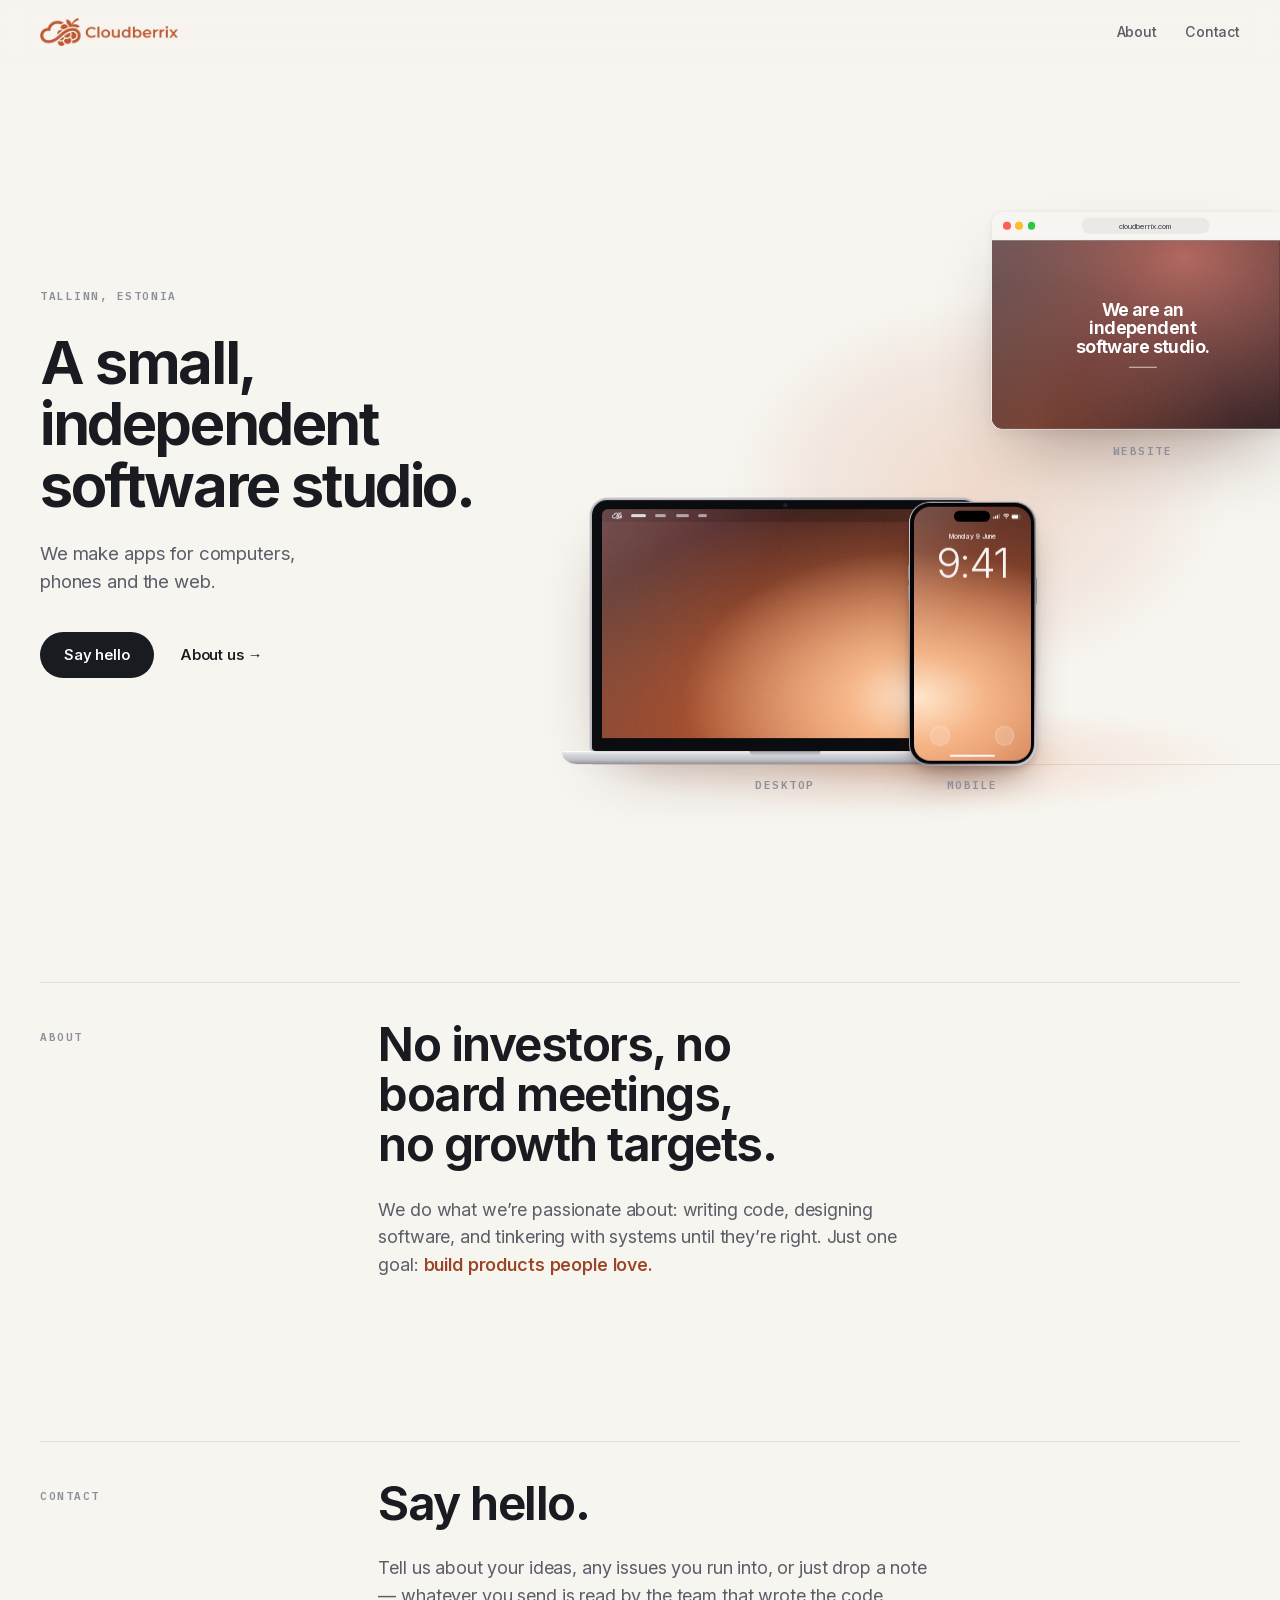
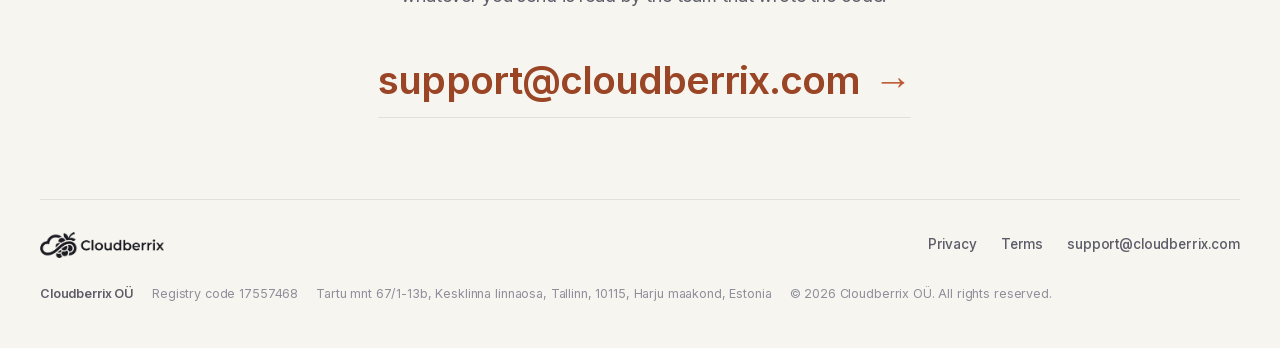
==== commit 0f875c22: "Rebuild the home page to be cleaner and plainer The home page now reads as what the studio is: a sma" ====
--- a/index.html
+++ b/index.html
@@ -4,12 +4,12 @@
 <meta charset="utf-8">
 <meta name="viewport" content="width=device-width, initial-scale=1">
 <title>Cloudberrix — an independent software studio in Tallinn</title>
-<meta name="description" content="Cloudberrix is an independent software studio in Tallinn, Estonia. We design, build, and ship software for desktop, mobile, and the web.">
+<meta name="description" content="Cloudberrix is a small, independent software studio in Tallinn, Estonia. We make apps for computers, phones and the web.">
 <meta name="color-scheme" content="light">
 <meta name="theme-color" content="#F7F5F0">
 <link rel="canonical" href="https://cloudberrix.com/">
 <meta property="og:title" content="Cloudberrix — an independent software studio in Tallinn">
-<meta property="og:description" content="An independent software studio in Tallinn, Estonia. Software for desktop, mobile, and the web.">
+<meta property="og:description" content="A small, independent software studio in Tallinn, Estonia. Apps for computers, phones and the web.">
 <meta property="og:type" content="website">
 <meta property="og:url" content="https://cloudberrix.com/">
 <meta property="og:image" content="https://cloudberrix.com/assets/og.jpg">
@@ -20,38 +20,19 @@
 <link rel="preload" href="assets/fonts/inter-var-latin.woff2" as="font" type="font/woff2" crossorigin>
 <link rel="preload" href="assets/fonts/ibmplexmono-600-latin.woff2" as="font" type="font/woff2" crossorigin>
 <link rel="stylesheet" href="css/fonts.css">
-<link rel="stylesheet" href="css/site.css">
+<link rel="stylesheet" href="css/home.css?v=20261024">
 <script>document.documentElement.classList.add('js');</script>
 </head>
 <body>
 <a class="skip-link" href="#main">Skip to content</a>
 
-<!-- The header deliberately carries no id of top. It is sticky, so an anchor
-     pointing at it is already parked at the top of the viewport and the
-     browser scrolls nowhere. Left unclaimed, #top falls through to the
-     spec's own meaning: the beginning of the document. -->
-<!-- The spine: a fixed index of the page and where you are in it.
-     Home page only — the legal pages have no chapters to index. -->
-<nav class="spine" aria-label="Page index">
-  <span class="spine-track"></span>
-  <span class="spine-fill"></span>
-  <a href="#top" data-for="hero">Studio</a>
-  <a href="#apps" data-for="apps">Products</a>
-  <a href="#about" data-for="about">About</a>
-  <a href="#contact" data-for="contact">Contact</a>
-</nav>
 
-<header class="site-head">
+<header class="head">
   <div class="shell head-row">
-    <a class="head-logo" href="#top" aria-label="Cloudberrix — back to top">
-      <picture>
-        <source media="(max-width: 430px)" srcset="assets/logo-mark.png">
-        <img src="assets/logo-full.png" alt="Cloudberrix" width="164" height="34">
-      </picture>
+    <a class="logo" href="#top" aria-label="Cloudberrix — back to top">
+      <img src="assets/logo-full.png" alt="Cloudberrix" width="164" height="34">
     </a>
-    <nav class="head-nav" aria-label="Site">
-      <a href="#top">Home</a>
-      <a href="#apps">Products</a>
+    <nav class="nav" aria-label="Site">
       <a href="#about">About</a>
       <a href="#contact">Contact</a>
     </nav>
@@ -60,151 +41,119 @@
 
 <main id="main">
 
-  <!-- ============================================= HERO
-       Header + hero own the first viewport exactly, so the first chapter
-       below never leaks into the opening frame. The statement sits off
-       centre and the sentence lands under its right shoulder; the mark
-       stands behind at watermark scale. The studio register closes the
-       frame — the copper→amber rail, the coordinates, and the way down. -->
-  <section class="hero" aria-labelledby="hero-title">
-    <img class="hero-mark" src="assets/logo-mark.png" alt="" width="560" height="400" aria-hidden="true">
-    <div class="shell hero-stack">
-      <p class="eyebrow rise">Cloudberrix · Tallinn, Estonia</p>
-      <h1 id="hero-title" class="hero-title rise d1">We are an independent software studio.</h1>
-      <p class="hero-lede rise d2">We design, build, and ship software for desktop, mobile, and the&nbsp;web.</p>
-    </div>
-    <div class="shell">
-      <div class="hero-base rise d3">
-        <span class="hero-coord">59°26′ N · 24°45′ E</span>
-        <a class="hero-down" href="#apps">What we build <span aria-hidden="true">↓</span></a>
+  <!-- ============================================= HERO -->
+  <section class="hero" id="apps" aria-labelledby="hero-title">
+    <div class="shell hero-grid">
+      <div class="hero-text">
+        <p class="label reveal">Tallinn, Estonia</p>
+        <h1 id="hero-title" class="reveal">A small, independent software&nbsp;studio.</h1>
+        <p class="lede reveal">We make apps for computers, phones and the&nbsp;web.</p>
+        <div class="actions reveal">
+          <a class="btn" href="#contact">Say hello</a>
+          <a class="more" href="#about">About us <span aria-hidden="true">→</span></a>
+        </div>
       </div>
-    </div>
-  </section>
+      <div class="stage-col">
+        <div class="product-stage" role="img"
+             aria-label="A laptop, a phone and a browser window, every screen lit by the same warm light.">
+          <span class="stage-floor" aria-hidden="true"></span>
 
-  <!-- ============================================= PRODUCTS
-       Deliberately vague: no product named, none shown, no link out.
-       One sentence beside the stage — the picture carries the rest. -->
-  <section class="chapter product" id="apps" aria-labelledby="apps-title">
-    <div class="shell">
-      <div class="product-head">
-        <div>
-          <p class="eyebrow reveal">Products</p>
-          <h2 id="apps-title" class="reveal">What we&nbsp;build.</h2>
-          <p class="product-lede reveal">Apps for computers, phones and the&nbsp;web.</p>
-        </div>
-        <div class="stage-col">
-      <div class="product-stage" role="img"
-           aria-label="A laptop, a phone and a browser window, every screen lit by the same warm light.">
-        <span class="stage-floor" aria-hidden="true"></span>
+          <figure class="stage-fig fig-desktop reveal">
+            <div class="laptop" aria-hidden="true">
+              <div class="lap-lid">
+                <div class="scr lap-scr">
+                  <div class="mac-bar"><i class="mk"></i><span class="bar"></span><span class="bar"></span><span class="bar"></span><span class="bar"></span><span class="mac-clock">9:41</span></div>
+                </div>
+              </div>
+              <div class="lap-base"></div>
+            </div>
+            <figcaption class="stage-cap">Desktop</figcaption>
+          </figure>
 
-        <figure class="stage-fig fig-desktop reveal">
-          <div class="laptop" aria-hidden="true">
-            <div class="lap-lid">
-              <div class="scr lap-scr">
-                <div class="mac-bar"><i class="mk"></i><span class="bar"></span><span class="bar"></span><span class="bar"></span><span class="bar"></span><span class="mac-clock">9:41</span></div>
+          <figure class="stage-fig fig-mobile reveal">
+            <div class="phone" aria-hidden="true">
+              <div class="phone-body">
+                <div class="scr phone-scr">
+                  <span class="ls-island"></span>
+                  <div class="ls-status">
+                    <svg width="17" height="11" viewBox="0 0 17 11"><g fill="currentColor"><rect x="0" y="7" width="3" height="4" rx="1"/><rect x="4.5" y="5" width="3" height="6" rx="1"/><rect x="9" y="2.5" width="3" height="8.5" rx="1"/><rect x="13.5" y="0" width="3" height="11" rx="1" opacity=".35"/></g></svg>
+                    <svg width="16" height="11" viewBox="0 0 16 11"><path fill="currentColor" d="M8 9.1a1.4 1.4 0 1 0 .01 2.81A1.4 1.4 0 0 0 8 9.1Zm-4.9-2.5 1.6 1.6a4.7 4.7 0 0 1 6.6 0l1.6-1.6a7 7 0 0 0-9.8 0ZM.2 3.7l1.6 1.6a8.7 8.7 0 0 1 12.4 0l1.6-1.6a11 11 0 0 0-15.6 0Z" transform="translate(0 -1)"/></svg>
+                    <svg width="25" height="12" viewBox="0 0 25 12"><rect x=".5" y=".5" width="21" height="11" rx="3.5" fill="none" stroke="currentColor" opacity=".4"/><rect x="2" y="2" width="15" height="8" rx="2" fill="currentColor"/><path d="M23 4v4a2.2 2.2 0 0 0 0-4Z" fill="currentColor" opacity=".4"/></svg>
+                  </div>
+                  <div class="ls-date">Monday 9 June</div>
+                  <div class="ls-time">9:41</div>
+                  <div class="ls-foot"><i></i><i></i></div>
+                  <div class="ls-home"></div>
+                </div>
               </div>
             </div>
-            <div class="lap-base"></div>
-          </div>
-          <figcaption class="stage-cap">Desktop</figcaption>
-        </figure>
+            <figcaption class="stage-cap">Mobile</figcaption>
+          </figure>
 
-        <figure class="stage-fig fig-mobile reveal">
-          <div class="phone" aria-hidden="true">
-            <div class="phone-body">
-              <div class="scr phone-scr">
-                <span class="ls-island"></span>
-                <div class="ls-status">
-                  <svg width="17" height="11" viewBox="0 0 17 11"><g fill="currentColor"><rect x="0" y="7" width="3" height="4" rx="1"/><rect x="4.5" y="5" width="3" height="6" rx="1"/><rect x="9" y="2.5" width="3" height="8.5" rx="1"/><rect x="13.5" y="0" width="3" height="11" rx="1" opacity=".35"/></g></svg>
-                  <svg width="16" height="11" viewBox="0 0 16 11"><path fill="currentColor" d="M8 9.1a1.4 1.4 0 1 0 .01 2.81A1.4 1.4 0 0 0 8 9.1Zm-4.9-2.5 1.6 1.6a4.7 4.7 0 0 1 6.6 0l1.6-1.6a7 7 0 0 0-9.8 0ZM.2 3.7l1.6 1.6a8.7 8.7 0 0 1 12.4 0l1.6-1.6a11 11 0 0 0-15.6 0Z" transform="translate(0 -1)"/></svg>
-                  <svg width="25" height="12" viewBox="0 0 25 12"><rect x=".5" y=".5" width="21" height="11" rx="3.5" fill="none" stroke="currentColor" opacity=".4"/><rect x="2" y="2" width="15" height="8" rx="2" fill="currentColor"/><path d="M23 4v4a2.2 2.2 0 0 0 0-4Z" fill="currentColor" opacity=".4"/></svg>
-                </div>
-                <div class="ls-date">Monday 9 June</div>
-                <div class="ls-time">9:41</div>
-                <div class="ls-foot"><i></i><i></i></div>
-                <div class="ls-home"></div>
+          <figure class="stage-fig fig-web reveal">
+            <div class="win" aria-hidden="true">
+              <div class="win-bar"><span class="win-dots"><i></i><i></i><i></i></span><span class="win-url">cloudberrix.com</span></div>
+              <div class="scr win-scr">
+                <p class="win-line">We are an independent software&nbsp;studio.</p>
+                <span class="win-rule"></span>
               </div>
             </div>
-          </div>
-          <figcaption class="stage-cap">Mobile</figcaption>
-        </figure>
-
-        <figure class="stage-fig fig-web reveal">
-          <div class="win" aria-hidden="true">
-            <div class="win-bar"><span class="win-dots"><i></i><i></i><i></i></span><span class="win-url">cloudberrix.com</span></div>
-            <div class="scr win-scr">
-              <p class="win-line">We are an independent software&nbsp;studio.</p>
-              <span class="win-rule"></span>
-            </div>
-          </div>
-          <figcaption class="stage-cap">Website</figcaption>
-        </figure>
-      </div>
+            <figcaption class="stage-cap">Website</figcaption>
+          </figure>
         </div>
       </div>
     </div>
   </section>
 
   <!-- ============================================= ABOUT
-       The creed alone, at display scale — the statements are the design.
-       Soft voice for the setup, ink for the words that carry weight, and
-       the section's one copper line to close. -->
-  <section class="chapter" id="about" aria-labelledby="about-title">
-    <div class="shell about-grid">
-      <div class="about-head">
-        <p class="eyebrow reveal">About</p>
-        <h2 id="about-title" class="about-title reveal">A small software studio in&nbsp;Tallinn.</h2>
+       The creed, re-set: its middle sentence becomes the heading, because
+       it is the most indie thing the studio says about itself. -->
+  <section class="band" id="about" aria-labelledby="about-title">
+    <div class="shell"><div class="band-grid">
+      <p class="label reveal">About</p>
+      <div>
+        <h2 id="about-title" class="reveal">No investors, no board meetings, no growth&nbsp;targets.</h2>
+        <p class="body-lg reveal">We do what we’re passionate about: writing code, designing software,
+        and tinkering with systems until they’re right. Just one goal:
+        <span class="goal">build products people&nbsp;love.</span></p>
       </div>
-      <div class="creed">
-        <p class="reveal">We do what we’re passionate about:
-        <span class="creed-ink">writing code, designing software, and tinkering
-        with systems until they’re right.</span></p>
-        <p class="reveal"><span class="creed-ink">No investors, no board meetings,
-        no growth&nbsp;targets.</span> Just one&nbsp;goal:
-        <span class="creed-goal">build products people&nbsp;love.</span></p>
-      </div>
-    </div>
+    </div></div>
   </section>
 
   <!-- ============================================= CONTACT -->
-  <section class="chapter" id="contact" aria-labelledby="contact-title">
-    <div class="shell contact-stack">
-      <p class="eyebrow reveal">Contact</p>
-      <h2 id="contact-title" class="contact-title reveal">Say hello.</h2>
-      <p class="contact-lede reveal">Tell us about your ideas, any issues you run into, or just
-      drop a note — whatever you send is read by the team that wrote the&nbsp;code.</p>
-      <a class="contact-mail reveal" href="mailto:support@cloudberrix.com">support@cloudberrix.com</a>
-    </div>
+  <section class="band" id="contact" aria-labelledby="contact-title">
+    <div class="shell"><div class="band-grid">
+      <p class="label reveal">Contact</p>
+      <div>
+        <h2 id="contact-title" class="reveal">Say hello.</h2>
+        <p class="body-lg reveal">Tell us about your ideas, any issues you run into, or just drop a
+        note — whatever you send is read by the team that wrote the&nbsp;code.</p>
+        <a class="mail reveal" href="mailto:support@cloudberrix.com">support@cloudberrix.com <span aria-hidden="true">→</span></a>
+      </div>
+    </div></div>
   </section>
 
 </main>
 
-<!-- ============================================= FOOTER -->
-<footer class="site-foot">
+<footer class="foot">
   <div class="shell">
-    <div class="foot-row">
-      <img class="foot-logo" src="assets/logo-full-ink.png" alt="Cloudberrix" width="148" height="31">
-      <address class="foot-contact">
-        Cloudberrix OÜ · Tallinn, Estonia<br>
+    <div class="foot-top">
+      <img src="assets/logo-full-ink.png" alt="Cloudberrix" width="148" height="31">
+      <nav class="foot-links" aria-label="Legal">
+        <a href="privacy/">Privacy</a>
+        <a href="terms/">Terms</a>
         <a href="mailto:support@cloudberrix.com">support@cloudberrix.com</a>
-      </address>
-    </div>
-    <div class="foot-links">
-      <a href="#contact">Contact</a>
-      <a href="privacy/">Privacy</a>
-      <a href="terms/">Terms</a>
+      </nav>
     </div>
     <p class="imprint">
       <span><b>Cloudberrix OÜ</b></span>
       <span>Registry code 17557468</span>
-      <span class="imprint-addr">Tartu mnt 67/1-13b, Kesklinna linnaosa, Tallinn, 10115, Harju maakond, Estonia</span>
+      <span>Tartu mnt 67/1-13b, Kesklinna linnaosa, Tallinn, 10115, Harju maakond, Estonia</span>
+      <span>© <span id="year">2026</span> Cloudberrix OÜ. All rights reserved.</span>
     </p>
-    <div class="foot-legal">
-      <p>© <span id="year">2026</span> Cloudberrix OÜ. All rights reserved.</p>
-    </div>
   </div>
 </footer>
 
-<script src="js/site.js" defer></script>
+<script src="js/home.js?v=20261024" defer></script>
 </body>
 </html>
--- a/css/home.css
+++ b/css/home.css
@@ -0,0 +1,740 @@
+/* ============================================================
+   Cloudberrix — the home page.
+   The home page has its own stylesheet; site.css serves the inner pages
+   (legal, Preflight Kit, BONKERS). One grid, one type voice, nothing
+   decorative that does not carry information. The lit device stage is
+   the only picture, and it sits in the first frame so the page opens on
+   what the studio makes.
+   ============================================================ */
+
+:root {
+  color-scheme: light;
+  --bone: #F7F5F0;
+  --sheet: #FFFFFF;
+  --hairline: #E3E0D8;
+  --ink: #1A1B21;
+  --ink-soft: #5C5D68;
+  --ink-faint: #8E8F9A;
+  --copper: #BC5A32;
+  --copper-deep: #9A4526;
+
+  --font-display: 'Inter', -apple-system, BlinkMacSystemFont, 'SF Pro Display', 'Segoe UI', sans-serif;
+  --font-body: 'Inter', -apple-system, BlinkMacSystemFont, 'SF Pro Text', 'Segoe UI', Roboto, 'Helvetica Neue', Arial, sans-serif;
+  --font-mono: 'IBM Plex Mono', ui-monospace, 'SF Mono', SFMono-Regular, Menlo, monospace;
+
+  --g: clamp(20px, 4vw, 40px);       /* page gutter */
+  --content: 1200px;
+  --ease: cubic-bezier(0.2, 0.7, 0.2, 1);
+}
+
+*, *::before, *::after { box-sizing: border-box; }
+html { scroll-behavior: smooth; }
+body {
+  margin: 0;
+  background: var(--bone);
+  color: var(--ink);
+  font-family: var(--font-body);
+  font-size: 17px;
+  line-height: 1.6;
+  letter-spacing: -0.008em;
+  -webkit-font-smoothing: antialiased;
+  text-rendering: optimizeLegibility;
+}
+img { display: block; max-width: 100%; height: auto; }
+a { color: inherit; }
+h1, h2 { font-family: var(--font-display); margin: 0; }
+
+.skip-link {
+  position: absolute;
+  left: 16px;
+  top: -48px;
+  z-index: 100;
+  background: var(--ink);
+  color: #fff;
+  padding: 10px 16px;
+  border-radius: 999px;
+  font-size: 14px;
+  text-decoration: none;
+  transition: top 0.2s var(--ease);
+}
+.skip-link:focus-visible { top: 12px; }
+
+.shell {
+  width: 100%;
+  max-width: calc(var(--content) + 2 * var(--g));
+  margin: 0 auto;
+  padding: 0 var(--g);
+}
+
+/* the one small voice: section labels and device captions */
+.label {
+  margin: 0;
+  font-family: var(--font-mono);
+  font-weight: 600;
+  font-size: 11px;
+  letter-spacing: 0.14em;
+  text-transform: uppercase;
+  color: var(--ink-faint);
+}
+
+/* ------------------------------------------------ header */
+.head {
+  position: sticky;
+  top: 0;
+  z-index: 50;
+  background: rgba(247, 245, 240, 0.82);
+  -webkit-backdrop-filter: saturate(1.4) blur(14px);
+          backdrop-filter: saturate(1.4) blur(14px);
+  border-bottom: 1px solid transparent;
+  transition: border-color 0.3s var(--ease);
+}
+.head.is-scrolled { border-bottom-color: var(--hairline); }
+.head-row {
+  display: flex;
+  align-items: center;
+  justify-content: space-between;
+  height: 64px;
+}
+.logo img { width: 138px; }
+.nav { display: flex; gap: 28px; }
+.nav a {
+  font-size: 14px;
+  font-weight: 520;
+  text-decoration: none;
+  color: var(--ink-soft);
+  transition: color 0.2s var(--ease);
+}
+.nav a:hover { color: var(--ink); }
+
+/* ------------------------------------------------ hero
+   Words left, the lit stage right, running off the page edge. Header +
+   hero own the first frame exactly. */
+.hero { overflow-x: clip; }
+.hero-grid {
+  display: grid;
+  grid-template-columns: minmax(0, 0.86fr) minmax(0, 1.14fr);
+  gap: clamp(32px, 5vw, 80px);
+  align-items: center;
+  min-height: calc(100svh - 64px);
+  padding-block: clamp(40px, 6vh, 72px);
+}
+.hero-text .label { margin-bottom: 26px; }
+.hero h1 {
+  font-size: clamp(2.6rem, 4.7vw, 4.6rem);
+  font-weight: 660;
+  line-height: 1.02;
+  letter-spacing: -0.04em;
+  max-width: 11ch;
+  text-wrap: balance;
+}
+.lede {
+  margin: 24px 0 0;
+  max-width: 22em;
+  font-size: clamp(1.1rem, 1.45vw, 1.3rem);
+  line-height: 1.5;
+  color: var(--ink-soft);
+  text-wrap: balance;
+}
+.actions {
+  display: flex;
+  flex-wrap: wrap;
+  align-items: center;
+  gap: 14px 26px;
+  margin-top: 36px;
+}
+.btn {
+  display: inline-flex;
+  align-items: center;
+  height: 46px;
+  padding: 0 24px;
+  border-radius: 999px;
+  background: var(--ink);
+  color: #fff;
+  font-size: 15px;
+  font-weight: 560;
+  text-decoration: none;
+  transition: background 0.2s var(--ease), transform 0.2s var(--ease);
+}
+.btn:hover { background: #000; transform: translateY(-1px); }
+.more {
+  font-size: 15px;
+  font-weight: 560;
+  text-decoration: none;
+  color: var(--ink);
+}
+.more span, .mail span { display: inline-block; transition: transform 0.25s var(--ease); }
+.more:hover span, .mail:hover span { transform: translateX(3px); }
+
+/* ------------------------------------------------ bands
+   Every section below the hero sits on the same grid: a narrow label
+   column and one content column, separated from the band above by a
+   hairline. Nothing else marks a section. */
+.band { padding-block: clamp(64px, 9vh, 112px); }
+.band-grid {
+  display: grid;
+  grid-template-columns: minmax(0, 3fr) minmax(0, 9fr);
+  gap: 24px clamp(24px, 4vw, 64px);
+  padding-top: clamp(28px, 4vh, 40px);
+  border-top: 1px solid var(--hairline);
+}
+.band-grid > .label { padding-top: 0.9em; }
+.band h2 {
+  font-size: clamp(2.05rem, 3.7vw, 3.35rem);
+  font-weight: 650;
+  line-height: 1.06;
+  letter-spacing: -0.032em;
+  max-width: 17ch;
+  text-wrap: balance;
+}
+.body-lg {
+  margin: 26px 0 0;
+  max-width: 31em;
+  font-size: clamp(1.08rem, 1.4vw, 1.28rem);
+  line-height: 1.55;
+  color: var(--ink-soft);
+  text-wrap: pretty;
+}
+.goal { color: var(--copper-deep); font-weight: 560; }
+
+.mail {
+  display: inline-flex;
+  align-items: baseline;
+  gap: 0.35em;
+  margin-top: 40px;
+  padding-bottom: 6px;
+  border-bottom: 1px solid var(--hairline);
+  font-family: var(--font-display);
+  font-size: clamp(1.45rem, 3vw, 2.4rem);
+  font-weight: 620;
+  letter-spacing: -0.025em;
+  text-decoration: none;
+  color: var(--copper-deep);
+  transition: border-color 0.25s var(--ease);
+}
+.mail:hover { border-bottom-color: var(--copper); }
+.mail span { font-weight: 400; color: var(--copper); }
+
+/* ------------------------------------------------ footer */
+.foot { padding-block: 0 44px; }
+.foot-top {
+  display: flex;
+  align-items: center;
+  justify-content: space-between;
+  gap: 20px;
+  padding-block: 32px 26px;
+  border-top: 1px solid var(--hairline);
+}
+.foot-top img { width: 124px; }
+.foot-links { display: flex; gap: 24px; }
+.foot-links a {
+  font-size: 13.5px;
+  font-weight: 520;
+  text-decoration: none;
+  color: var(--ink-soft);
+}
+.foot-links a:hover { color: var(--ink); }
+.imprint {
+  display: flex;
+  flex-wrap: wrap;
+  gap: 4px 18px;
+  margin: 0;
+  font-size: 12.5px;
+  line-height: 1.6;
+  color: var(--ink-faint);
+}
+.imprint b { font-weight: 600; color: var(--ink-soft); }
+
+/* ------------------------------------------------ arrival
+   One soft rise as things come into view. That is all the motion there
+   is, besides the devices drifting a few pixels as the hero scrolls. */
+.js .reveal {
+  opacity: 0;
+  transform: translateY(14px);
+  transition: opacity 0.8s var(--ease), transform 0.8s var(--ease);
+  transition-delay: var(--d, 0s);
+}
+.js .reveal.in { opacity: 1; transform: none; }
+
+/* ---------- the stage: three devices, one light.
+   --sw is the stage's own measured width (site.js writes it), so every
+   frame is a fraction of the stage and the composition scales as one
+   picture: laptop grounded at the left, phone standing in front of its
+   right shoulder, browser floating clear at the top right.
+
+   Every screen is a window onto the same copper dawn (--wall). site.js
+   sizes the field to the whole stage and shows each screen its own slice,
+   re-cut as the devices drift, so the light holds still behind them.
+   Copper and dusk only — no amber, because nothing here is a release.
+
+   The column's right edge is pulled onto the viewport edge at every
+   width, so the browser's crop is a constant property of the
+   composition rather than an accident of the window. */
+.stage-col {
+  margin-right: calc(-1 * ((100vw - min(calc(var(--content) + 2 * var(--g)), 100vw)) / 2 + var(--g)));
+}
+.product-stage {
+  position: relative;
+  aspect-ratio: 1.22;
+  /* fallback until site.js measures; keeps the frames sane without JS */
+  --sw: min(700px, 58vw);
+  --wall:
+    radial-gradient(34% 26% at 47% 88%, #FFE6CC 0%, rgba(255, 196, 148, 0.8) 30%, rgba(255, 170, 120, 0) 100%),
+    radial-gradient(68% 52% at 46% 92%, rgba(232, 128, 76, 0.95) 0%, rgba(188, 90, 50, 0.72) 42%, rgba(188, 90, 50, 0) 78%),
+    radial-gradient(58% 48% at 86% 10%, rgba(214, 120, 108, 0.78) 0%, rgba(214, 120, 108, 0) 72%),
+    radial-gradient(40% 34% at 64% 40%, rgba(200, 96, 62, 0.45) 0%, rgba(200, 96, 62, 0) 74%),
+    radial-gradient(46% 50% at 6% 40%, rgba(128, 54, 66, 0.6) 0%, rgba(128, 54, 66, 0) 72%),
+    linear-gradient(180deg, #1B1519 0%, #2A1A1D 38%, #4B231B 68%, #7C3421 100%);
+}
+/* the horizon the devices stand on */
+.product-stage::before {
+  content: '';
+  position: absolute;
+  left: 0;
+  right: 0;
+  bottom: 0;
+  height: 1px;
+  background: var(--hairline);
+}
+/* the glow the screens throw into the room */
+.product-stage::after {
+  content: '';
+  position: absolute;
+  z-index: 0;
+  left: 8%;
+  top: 6%;
+  width: 96%;
+  aspect-ratio: 1.3;
+  background: radial-gradient(closest-side, rgba(214, 112, 64, 0.20) 0%, rgba(188, 90, 50, 0.09) 48%, rgba(188, 90, 50, 0) 76%);
+  pointer-events: none;
+  transform: translateY(var(--wy, 0px));
+}
+/* and the pool it leaves on the table */
+.stage-floor {
+  position: absolute;
+  z-index: 0;
+  left: 0;
+  right: 4%;
+  bottom: -9%;
+  height: 20%;
+  background: radial-gradient(closest-side, rgba(226, 124, 72, 0.30) 0%, rgba(226, 124, 72, 0.10) 50%, rgba(226, 124, 72, 0) 100%);
+  pointer-events: none;
+}
+
+.stage-fig { position: absolute; margin: 0; }
+.fig-desktop { left: 0; bottom: 0; z-index: 1; }
+.fig-mobile { left: 46%; bottom: 0; z-index: 3; }
+.fig-web { left: 58%; top: 2%; z-index: 2; }
+
+/* captions hang under their frames like annotations */
+.stage-cap {
+  position: absolute;
+  top: calc(100% + 12px);
+  left: 50%;
+  transform: translateX(-50%);
+  margin: 0;
+  font-family: var(--font-mono);
+  font-weight: 600;
+  font-size: 11px;
+  letter-spacing: 0.14em;
+  text-transform: uppercase;
+  white-space: nowrap;
+  color: var(--ink-faint);
+}
+
+/* ---------- a lit screen: the shared light, under glass and grain.
+   Without JS each screen shows the whole field (cover), which still
+   reads as light. */
+.scr {
+  position: relative;
+  overflow: hidden;
+  background: var(--wall);
+  background-color: #2A1A1D;
+  background-size: cover;
+  background-repeat: no-repeat;
+  color: #fff;
+}
+/* glass: one raking highlight across the panel */
+.scr::before {
+  content: '';
+  position: absolute;
+  inset: 0;
+  z-index: 3;
+  background: linear-gradient(118deg, rgba(255, 255, 255, 0.17) 0%, rgba(255, 255, 255, 0.05) 26%, rgba(255, 255, 255, 0) 40%);
+  pointer-events: none;
+}
+/* grain, so the light reads as light and not as a gradient */
+.scr::after {
+  content: '';
+  position: absolute;
+  inset: 0;
+  z-index: 2;
+  opacity: 0.22;
+  mix-blend-mode: soft-light;
+  background-image: url("data:image/svg+xml;utf8,<svg xmlns='http://www.w3.org/2000/svg' width='180' height='180'><filter id='n'><feTurbulence type='fractalNoise' baseFrequency='.85' numOctaves='2' stitchTiles='stitch'/><feColorMatrix values='0 0 0 0 1 0 0 0 0 1 0 0 0 0 1 0 0 0 .9 0'/></filter><rect width='100%' height='100%' filter='url(%23n)'/></svg>");
+  pointer-events: none;
+}
+.scr > * { position: relative; z-index: 1; }
+
+/* ---------- the hand-built device frame */
+/* True iPhone proportions: 9:19.5 screen, even bezels, side buttons.
+   Every interior metric scales with the frame: --p is one "design pixel"
+   (the 304px-wide reference frame = 1.0), so the screen reads identically
+   at whatever size the stage sets — no fixed-px content rattling inside
+   a larger frame. The Preflight Kit page builds its phones on this frame
+   too; the home stage dresses it in titanium below. */
+.phone {
+  --phone-w: min(304px, 78vw);
+  --p: calc(var(--phone-w) / 304);
+  position: relative;
+  width: var(--phone-w);
+  background: var(--ink);
+  border-radius: 15.5%  / 7.15%;
+  padding: calc(var(--p) * 10);
+  box-shadow:
+    0 2px 6px rgba(26, 27, 33, 0.18),
+    0 24px 70px rgba(26, 27, 33, 0.16),
+    inset 0 0 0 1.5px rgba(255, 255, 255, 0.09);
+}
+/* power (right) */
+.phone::before {
+  content: '';
+  position: absolute;
+  right: calc(var(--p) * -2.5);
+  top: 29%;
+  width: calc(var(--p) * 2.5);
+  height: calc(var(--p) * 62);
+  background: #33343d;
+  border-radius: 0 2px 2px 0;
+}
+/* volume rocker (left) — second bar via box-shadow */
+.phone::after {
+  content: '';
+  position: absolute;
+  left: calc(var(--p) * -2.5);
+  top: 24%;
+  width: calc(var(--p) * 2.5);
+  height: calc(var(--p) * 36);
+  background: #33343d;
+  border-radius: 2px 0 0 2px;
+  box-shadow: 0 calc(var(--p) * 48) 0 #33343d;
+}
+
+.phone-screen {
+  position: relative;
+  display: flex;
+  flex-direction: column;
+  aspect-ratio: 9 / 19.5;
+  background: var(--bone);
+  border-radius: calc(var(--p) * 38);
+  padding: calc(var(--p) * 12) calc(var(--p) * 18) calc(var(--p) * 10);
+  overflow: hidden;
+}
+/* dynamic island */
+.phone-screen::before {
+  content: '';
+  position: absolute;
+  top: calc(var(--p) * 11);
+  left: 50%;
+  transform: translateX(-50%);
+  width: calc(var(--p) * 90);
+  height: calc(var(--p) * 26);
+  background: var(--ink);
+  border-radius: 999px;
+}
+
+/* ---------- the stage's phone: titanium rim, black glass, lock screen */
+.fig-mobile .phone { --phone-w: calc(var(--sw) * 0.185); }
+.product-stage .phone {
+  background: linear-gradient(140deg, #D2D3D8 0%, #8C8D94 16%, #45464D 46%, #6E6F76 74%, #C4C5CB 100%);
+  border-radius: 17% / 7.9%;
+  padding: calc(var(--p) * 4);
+  box-shadow:
+    inset 0 0 0 1px rgba(255, 255, 255, 0.35),
+    0 calc(var(--p) * 8) calc(var(--p) * 16) rgba(26, 27, 33, 0.16),
+    0 calc(var(--p) * 50) calc(var(--p) * 90) calc(var(--p) * -30) rgba(70, 28, 14, 0.5);
+}
+.product-stage .phone::before,
+.product-stage .phone::after { background: #8C8D94; }
+.product-stage .phone::after { box-shadow: 0 calc(var(--p) * 48) 0 #8C8D94; }
+.phone-body {
+  background: #050507;
+  border-radius: calc(var(--p) * 47);
+  padding: calc(var(--p) * 8);
+}
+.phone-scr {
+  display: flex;
+  flex-direction: column;
+  align-items: center;
+  aspect-ratio: 9 / 19.5;
+  border-radius: calc(var(--p) * 39);
+}
+.ls-island {
+  position: absolute;
+  z-index: 4;
+  top: calc(var(--p) * 11);
+  left: 50%;
+  transform: translateX(-50%);
+  width: calc(var(--p) * 86);
+  height: calc(var(--p) * 25);
+  border-radius: 999px;
+  background: #000;
+}
+.ls-status {
+  align-self: stretch;
+  display: flex;
+  justify-content: flex-end;
+  align-items: center;
+  gap: calc(var(--p) * 5);
+  height: calc(var(--p) * 47);
+  padding: 0 calc(var(--p) * 22);
+}
+.ls-status svg:nth-child(1) { width: calc(var(--p) * 17); }
+.ls-status svg:nth-child(2) { width: calc(var(--p) * 16); }
+.ls-status svg:nth-child(3) { width: calc(var(--p) * 25); }
+.ls-date {
+  margin-top: calc(var(--p) * 14);
+  font-size: calc(var(--p) * 16);
+  font-weight: 560;
+  letter-spacing: 0;
+  color: rgba(255, 255, 255, 0.86);
+}
+.ls-time {
+  margin-top: calc(var(--p) * -2);
+  font-family: var(--font-display);
+  font-size: calc(var(--p) * 100);
+  font-weight: 300;
+  line-height: 1;
+  letter-spacing: -0.045em;
+  color: rgba(255, 255, 255, 0.94);
+}
+/* torch and camera, as glass */
+.ls-foot {
+  margin-top: auto;
+  align-self: stretch;
+  display: flex;
+  justify-content: space-between;
+  padding: 0 calc(var(--p) * 40);
+}
+.ls-foot i {
+  width: calc(var(--p) * 46);
+  height: calc(var(--p) * 46);
+  border-radius: 50%;
+  background: rgba(255, 255, 255, 0.16);
+  box-shadow: inset 0 0 0 1px rgba(255, 255, 255, 0.22);
+  -webkit-backdrop-filter: blur(8px);
+          backdrop-filter: blur(8px);
+}
+.ls-home {
+  width: calc(var(--p) * 108);
+  height: calc(var(--p) * 5);
+  margin: calc(var(--p) * 22) 0 calc(var(--p) * 9);
+  border-radius: 999px;
+  background: rgba(255, 255, 255, 0.92);
+}
+
+/* ---------- the laptop: --l is one design pixel of a 380px-wide reference.
+   Black glass in an aluminium rim, on an aluminium base. */
+.laptop {
+  --lw: calc(var(--sw) * 0.56);
+  --l: calc(var(--lw) / 380);
+  width: var(--lw);
+}
+.lap-lid {
+  position: relative;
+  background: #0B0C0F;
+  border-radius: calc(var(--l) * 15) calc(var(--l) * 15) calc(var(--l) * 4) calc(var(--l) * 4);
+  padding: calc(var(--l) * 9) calc(var(--l) * 9) calc(var(--l) * 12);
+  box-shadow:
+    0 0 0 calc(var(--l) * 1.6) #B9BAC1,
+    0 0 0 calc(var(--l) * 2.4) rgba(26, 27, 33, 0.18),
+    0 calc(var(--l) * 30) calc(var(--l) * 60) calc(var(--l) * -24) rgba(70, 28, 14, 0.45);
+}
+/* camera */
+.lap-lid::before {
+  content: '';
+  position: absolute;
+  top: calc(var(--l) * 3.2);
+  left: 50%;
+  transform: translateX(-50%);
+  width: calc(var(--l) * 3.4);
+  height: calc(var(--l) * 3.4);
+  border-radius: 50%;
+  background: #23242b;
+}
+.lap-scr {
+  aspect-ratio: 16 / 10;
+  border-radius: calc(var(--l) * 6) calc(var(--l) * 6) 0 0;
+}
+/* the menu bar: the studio mark, four menus, the clock */
+.mac-bar {
+  display: flex;
+  align-items: center;
+  gap: calc(var(--l) * 9);
+  height: calc(var(--l) * 13);
+  padding: 0 calc(var(--l) * 10);
+  background: rgba(20, 12, 12, 0.22);
+  -webkit-backdrop-filter: blur(6px);
+          backdrop-filter: blur(6px);
+}
+.mac-bar .mk {
+  width: calc(var(--l) * 10);
+  height: calc(var(--l) * 7.2);
+  background: rgba(255, 255, 255, 0.92);
+  -webkit-mask: url(../assets/logo-mark.png) center / contain no-repeat;
+          mask: url(../assets/logo-mark.png) center / contain no-repeat;
+}
+.mac-bar .bar {
+  height: calc(var(--l) * 3);
+  border-radius: 999px;
+  background: rgba(255, 255, 255, 0.55);
+}
+.mac-bar .bar:nth-of-type(1) { width: calc(var(--l) * 15); background: rgba(255, 255, 255, 0.82); }
+.mac-bar .bar:nth-of-type(2) { width: calc(var(--l) * 11); }
+.mac-bar .bar:nth-of-type(3) { width: calc(var(--l) * 13); }
+.mac-bar .bar:nth-of-type(4) { width: calc(var(--l) * 9); }
+.mac-clock {
+  margin-left: auto;
+  font-size: calc(var(--l) * 7);
+  font-weight: 560;
+  letter-spacing: 0.01em;
+  color: rgba(255, 255, 255, 0.9);
+}
+/* the base, a little wider than the lid, with the trackpad notch */
+.lap-base {
+  position: relative;
+  margin: 0 calc(var(--l) * -30);
+  height: calc(var(--l) * 13);
+  background: linear-gradient(180deg, #F4F4F6 0%, #DADBDF 22%, #BDBEC4 70%, #8F9097 100%);
+  border-radius: 0 0 calc(var(--l) * 16) calc(var(--l) * 16) / 0 0 calc(var(--l) * 11) calc(var(--l) * 11);
+  box-shadow:
+    inset 0 1px 0 rgba(255, 255, 255, 0.9),
+    0 calc(var(--l) * 10) calc(var(--l) * 22) calc(var(--l) * -6) rgba(26, 27, 33, 0.32);
+}
+.lap-base::before {
+  content: '';
+  position: absolute;
+  top: 0;
+  left: 50%;
+  transform: translateX(-50%);
+  width: calc(var(--l) * 70);
+  height: calc(var(--l) * 4.5);
+  background: linear-gradient(180deg, #A9AAB1, #C9CACF);
+  border-radius: 0 0 999px 999px;
+}
+
+/* ---------- the browser window: --w is one design pixel of a 280px-wide reference.
+   The one screen whose words are real: the site's own headline. */
+.win {
+  --ww: calc(var(--sw) * 0.44);
+  --w: calc(var(--ww) / 280);
+  width: var(--ww);
+  background: #FAF9F7;
+  border: 1px solid rgba(26, 27, 33, 0.07);
+  border-radius: calc(var(--w) * 11);
+  box-shadow:
+    0 calc(var(--w) * 4) calc(var(--w) * 10) rgba(26, 27, 33, 0.06),
+    0 calc(var(--w) * 36) calc(var(--w) * 70) calc(var(--w) * -24) rgba(70, 28, 14, 0.42);
+  overflow: hidden;
+}
+.win-bar {
+  display: flex;
+  align-items: center;
+  gap: calc(var(--w) * 12);
+  height: calc(var(--w) * 26);
+  padding: 0 calc(var(--w) * 10);
+  background: #F6F5F2;
+  border-bottom: 1px solid rgba(26, 27, 33, 0.06);
+}
+.win-dots { display: flex; gap: calc(var(--w) * 4.5); }
+.win-dots i {
+  width: calc(var(--w) * 7);
+  height: calc(var(--w) * 7);
+  border-radius: 50%;
+}
+.win-dots i:nth-child(1) { background: #FF5F57; }
+.win-dots i:nth-child(2) { background: #FEBC2E; }
+.win-dots i:nth-child(3) { background: #28C840; }
+/* centred on the window, not on the space the dots leave */
+.win-url {
+  flex: 0 1 46%;
+  margin: 0 auto;
+  height: calc(var(--w) * 15);
+  display: flex;
+  align-items: center;
+  justify-content: center;
+  border-radius: 999px;
+  background: rgba(26, 27, 33, 0.055);
+  font-size: calc(var(--w) * 7.2);
+  font-weight: 520;
+  letter-spacing: 0;
+  color: var(--ink-soft);
+  transform: translateX(calc(var(--w) * -18));
+}
+.win-scr {
+  aspect-ratio: 16 / 10;
+  display: flex;
+  flex-direction: column;
+  align-items: center;
+  justify-content: center;
+  gap: calc(var(--w) * 9);
+  padding: 0 calc(var(--w) * 24);
+  text-align: center;
+}
+.win-line {
+  margin: 0;
+  font-family: var(--font-display);
+  font-weight: 660;
+  font-size: calc(var(--w) * 16.5);
+  line-height: 1.05;
+  letter-spacing: -0.032em;
+  color: #fff;
+  text-wrap: balance;
+  max-width: 10em;
+}
+.win-rule {
+  width: calc(var(--w) * 26);
+  height: calc(var(--w) * 1.6);
+  border-radius: 999px;
+  background: rgba(255, 255, 255, 0.7);
+}
+
+
+/* ------------------------------------------------ responsive */
+@media (max-width: 1000px) {
+  .hero-grid {
+    grid-template-columns: 1fr;
+    min-height: 0;
+    gap: 40px;
+    padding-block: 56px 72px;
+  }
+  .stage-col { margin-right: calc(-1 * var(--g)); }
+  .band-grid { grid-template-columns: 1fr; }
+  .band-grid > .label { padding-top: 0; }
+}
+
+@media (max-width: 900px) {
+  .product-stage { aspect-ratio: 0.9; margin-top: 8px; }
+  .stage-floor { left: -6%; right: -6%; }
+  .fig-desktop { left: 5%; bottom: 3%; }
+  .laptop { --lw: calc(var(--sw) * 0.62); }
+  .fig-mobile { left: 57%; bottom: 0; }
+  .fig-mobile .phone { --phone-w: calc(var(--sw) * 0.31); }
+  .fig-web { left: 26%; top: 0; }
+  .win { --ww: calc(var(--sw) * 0.8); }
+  .stage-cap { display: none; }
+}
+
+@media (max-width: 640px) {
+  body { font-size: 16px; }
+  .logo img { width: 116px; }
+  .nav { gap: 20px; }
+  .hero h1 { font-size: clamp(2.4rem, 11vw, 3.2rem); }
+  .foot-top { flex-direction: column; align-items: flex-start; }
+  .mail { font-size: clamp(1.15rem, 6.4vw, 1.6rem); }
+}
+
+@media (prefers-reduced-motion: reduce) {
+  html { scroll-behavior: auto; }
+  .js .reveal { opacity: 1; transform: none; transition: none; }
+  .btn, .more span, .mail span { transition: none; }
+}
